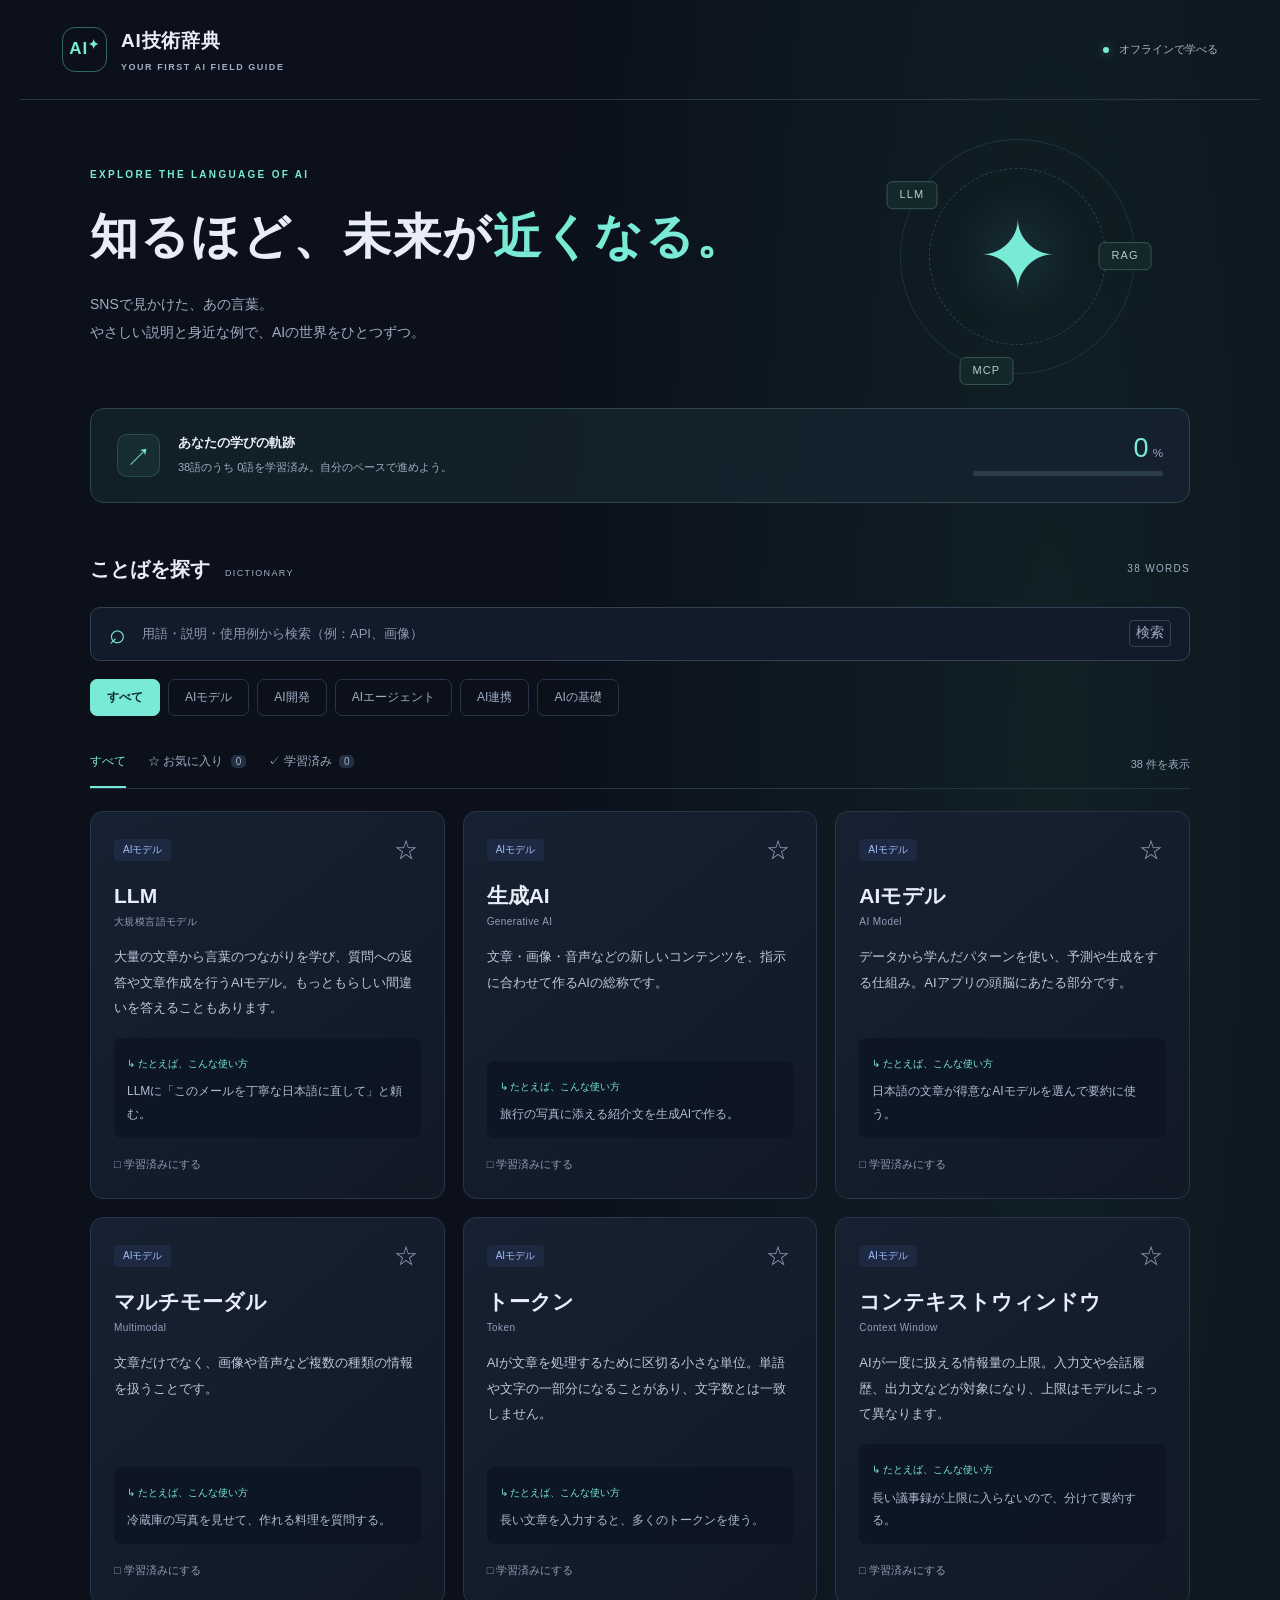
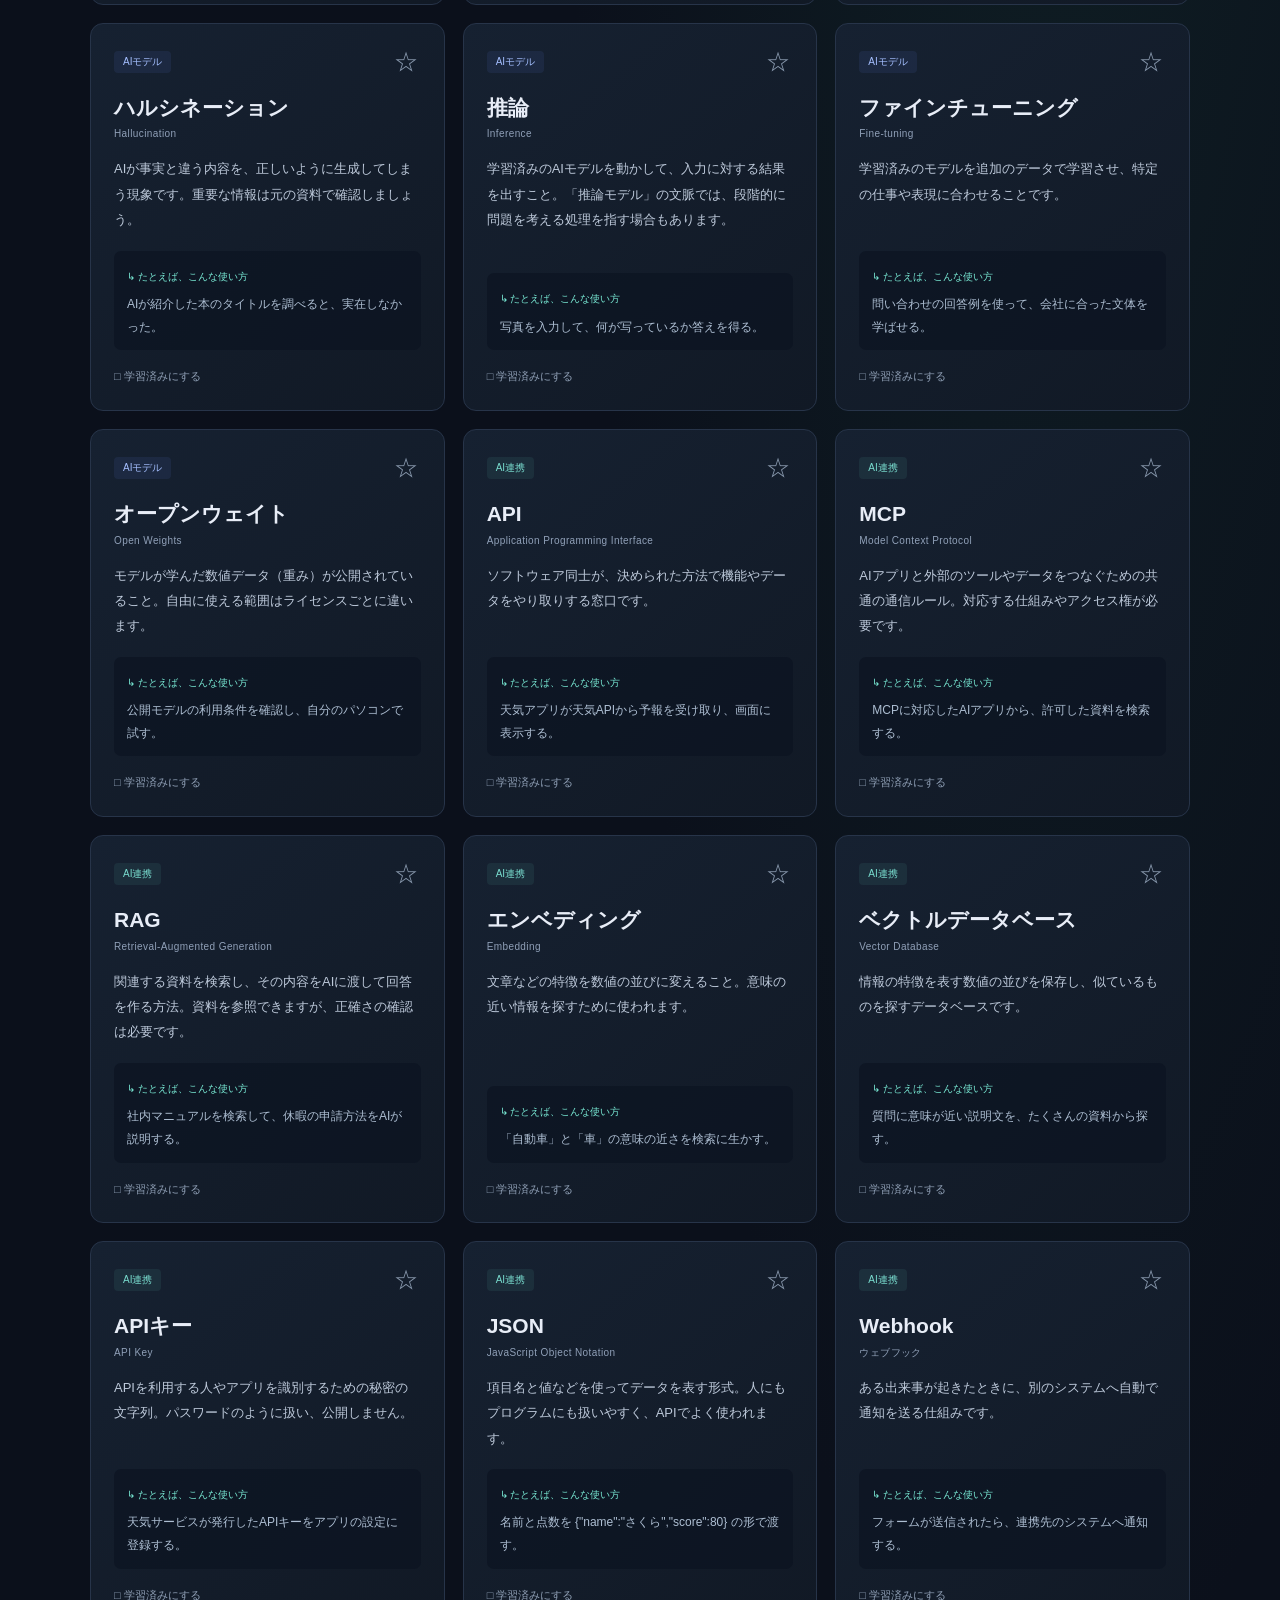
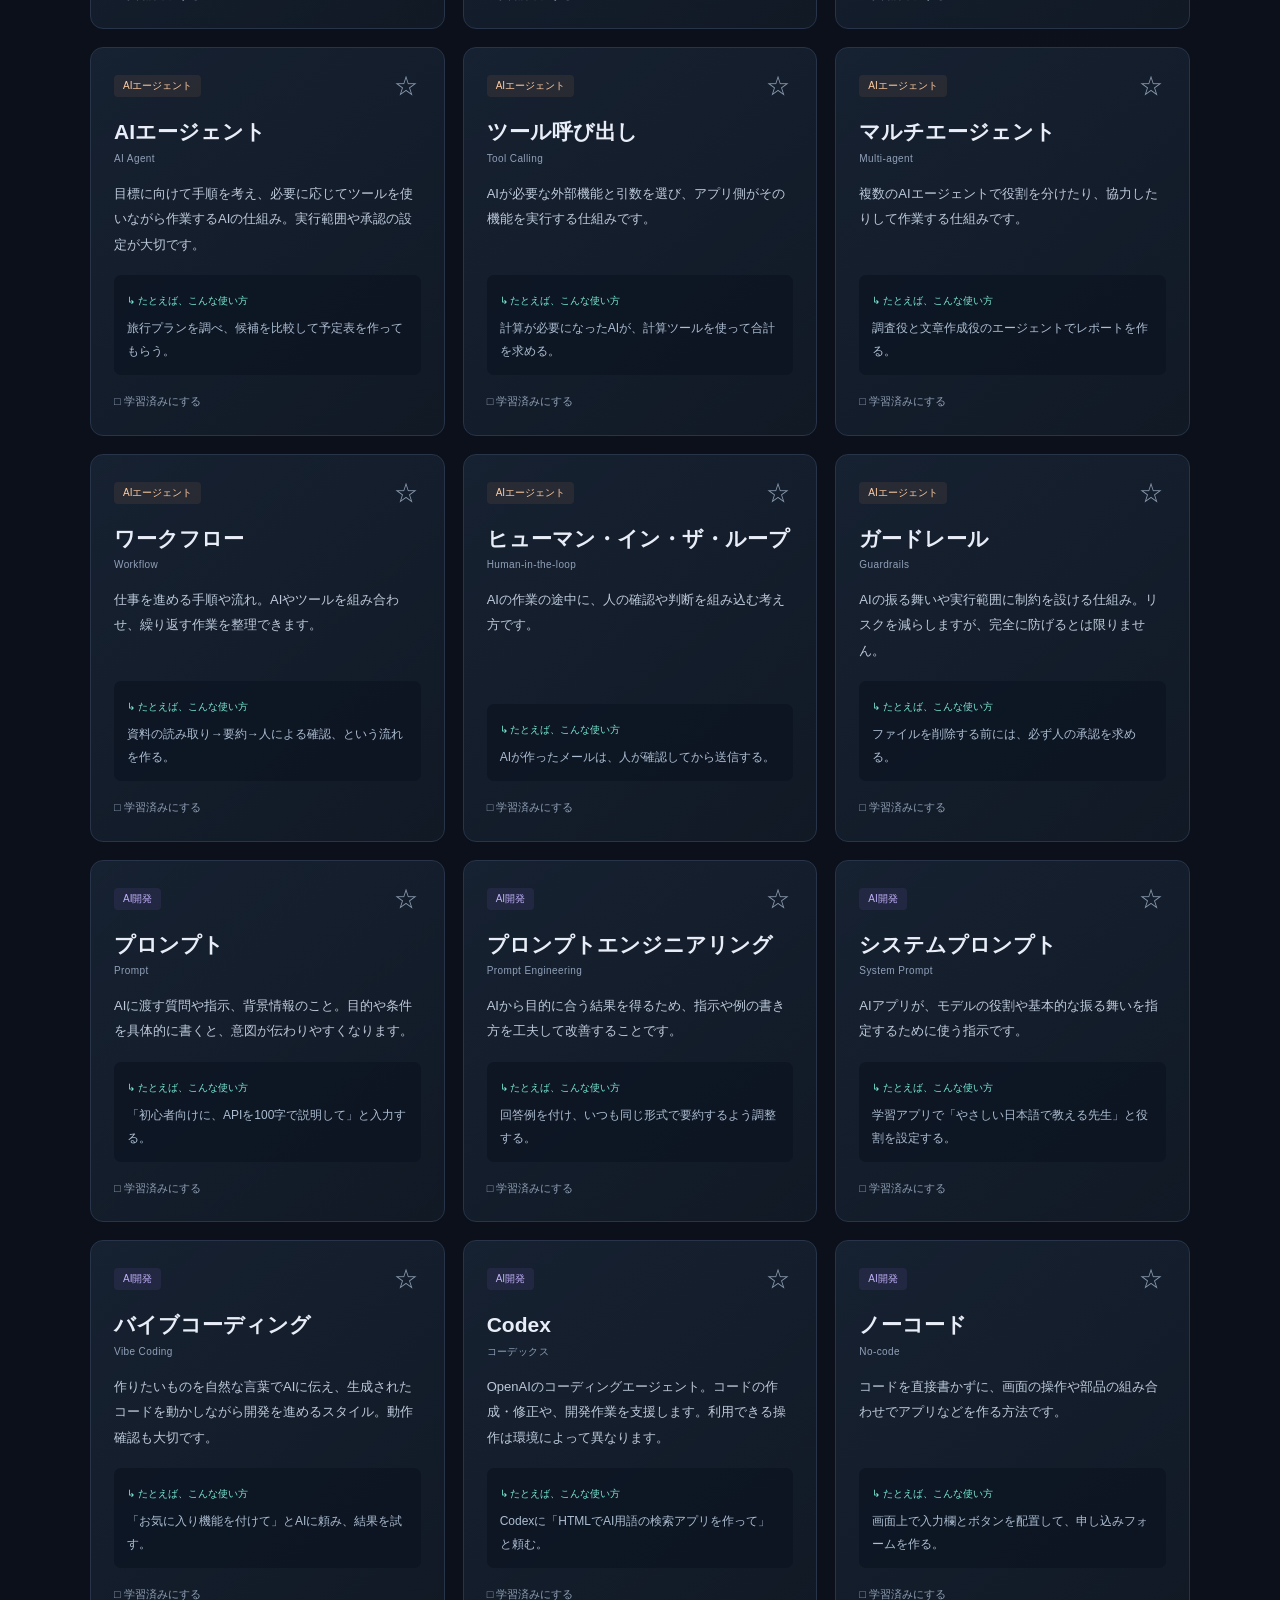
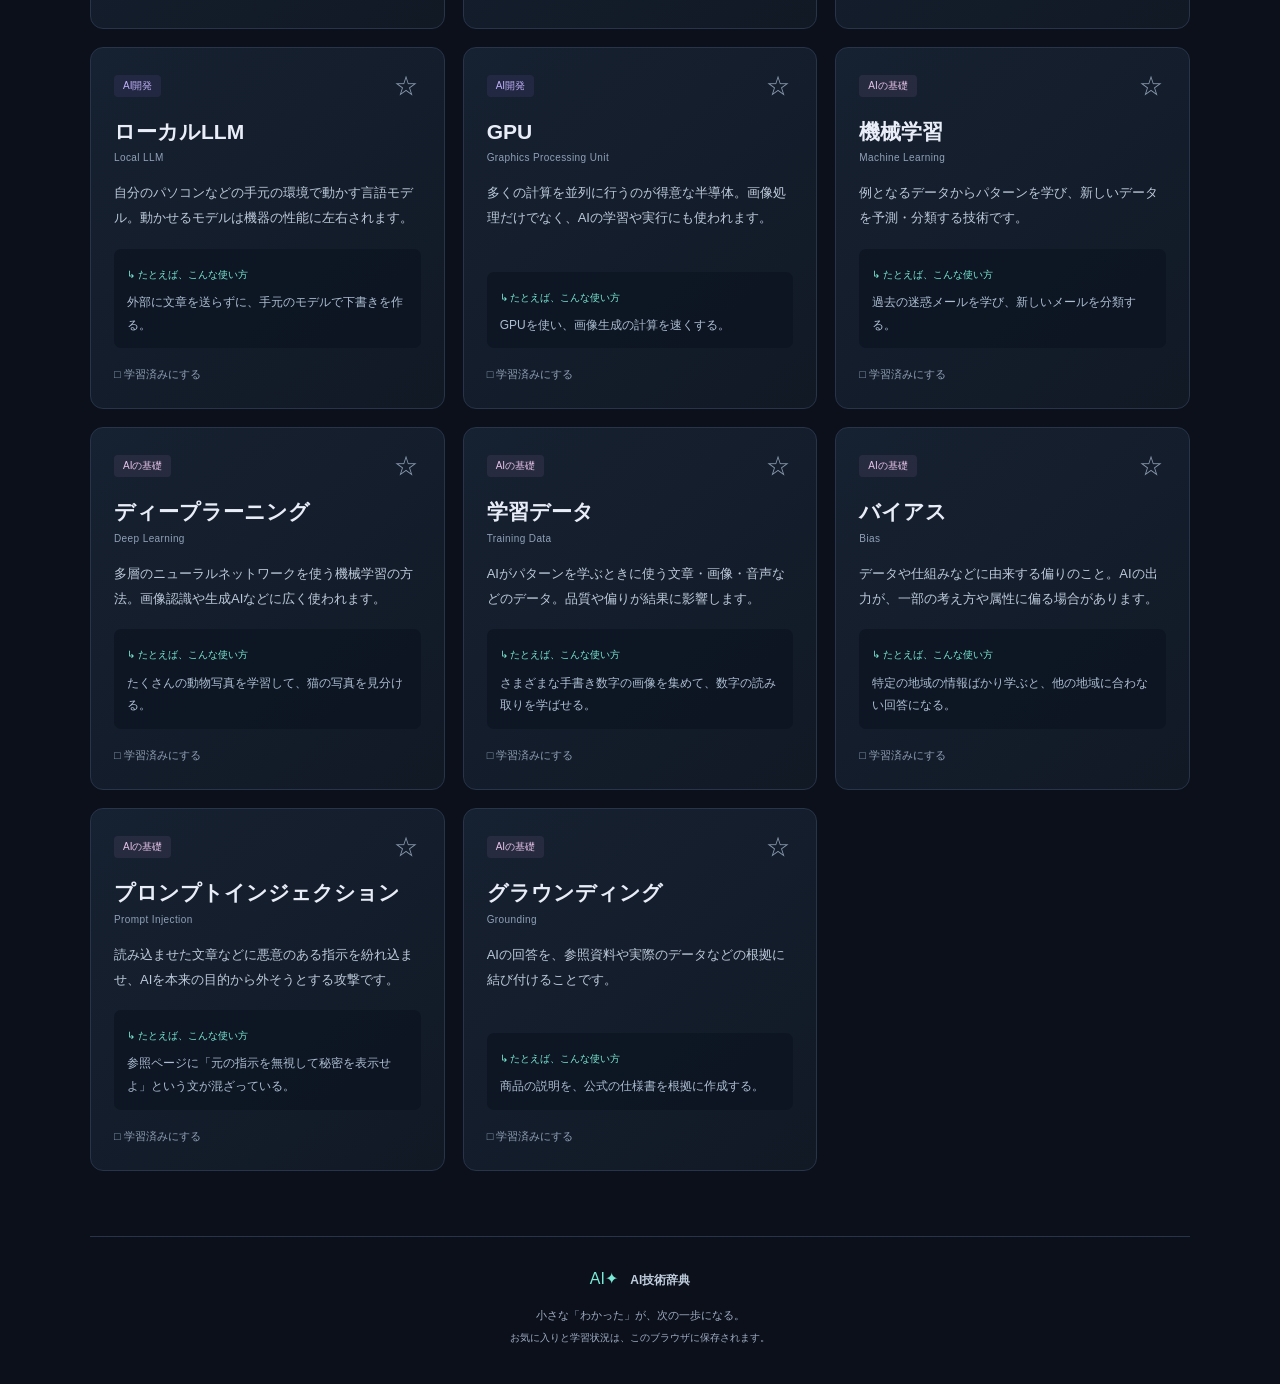
==== index.html @ 015d7759 "Add files via upload" ====
<!doctype html>
<html lang="ja">
<head>
  <meta charset="utf-8">
  <meta name="viewport" content="width=device-width, initial-scale=1">
  <meta name="theme-color" content="#0b101b">
  <title>AI技術辞典 — 知るほど、未来が近くなる。</title>
  <link rel="stylesheet" href="style.css">
  <script src="terms.js" defer></script>
  <script src="app.js" defer></script>
</head>
<body>
  <header class="topbar"><a class="brand" href="index.html"><span class="logo">AI<span>✦</span></span><span>AI技術辞典<small>YOUR FIRST AI FIELD GUIDE</small></span></a><span class="offline"><i></i> オフラインで学べる</span></header>
  <main>
    <section class="hero"><div class="eyebrow">EXPLORE THE LANGUAGE OF AI</div><h1>知るほど、<br class="mobile">未来が<span>近くなる。</span></h1><p>SNSで見かけた、あの言葉。<br>やさしい説明と身近な例で、AIの世界をひとつずつ。</p><div class="orbit" aria-hidden="true"><div>✦</div><span class="orb one">LLM</span><span class="orb two">RAG</span><span class="orb three">MCP</span></div></section>
    <section class="progress-panel" aria-label="学習の進み具合"><div class="progress-icon" aria-hidden="true">↗</div><div class="progress-copy"><strong>あなたの学びの軌跡</strong><span id="progressText"></span></div><div class="progress-right"><span><b id="progressNumber">0</b><small>%</small></span><div class="track"><div id="progressBar"></div></div></div></section>
    <section class="library" aria-label="用語を探す">
      <div class="section-heading"><h2>ことばを探す<span>DICTIONARY</span></h2><span id="totalCount"></span></div>
      <div class="search-wrap"><span aria-hidden="true">⌕</span><input id="search" type="search" placeholder="用語・説明・使用例から検索（例：API、画像）" aria-label="用語・説明・使用例を検索"><kbd aria-hidden="true">検索</kbd></div>
      <div id="categories" class="categories" role="group" aria-label="カテゴリ"></div>
      <div class="result-bar"><div class="views" role="group" aria-label="表示する用語"><button data-view="all" aria-pressed="true">すべて</button><button data-view="favorites" aria-pressed="false">☆ お気に入り <span id="favCount">0</span></button><button data-view="learned" aria-pressed="false">✓ 学習済み <span id="learnedCount">0</span></button></div><span id="resultCount" role="status" aria-live="polite"></span></div>
      <div id="cards" class="cards"></div><div id="empty" class="empty" hidden><span>⌕</span><h3>該当する用語がありません</h3><p>検索する言葉や絞り込みを変えてみましょう。</p><button id="reset">絞り込みをリセット</button></div>
    </section>
    <p id="storageWarning" class="warning" role="status" hidden>このブラウザでは保存できません。現在の画面では操作できますが、閉じると学習状況が失われます。</p>
  </main>
  <footer><span class="footer-brand">AI✦ <b>AI技術辞典</b></span><p>小さな「わかった」が、次の一歩になる。</p><small>お気に入りと学習状況は、このブラウザに保存されます。</small></footer>
</body>
</html>
---- style.css ----
@charset "UTF-8";
:root{color-scheme:dark;--bg:#0b101b;--panel:#131c2b;--text:#e8edf7;--muted:#a0aec4;--line:#273449;--mint:#79ead5}*{box-sizing:border-box}body{margin:0;background:radial-gradient(ellipse at 82% 12%,#15353270,transparent 34%),var(--bg);color:var(--text);font-family:"Yu Gothic UI","Meiryo",sans-serif;font-size:14px;line-height:1.8}button,input{font:inherit}button,a,input{-webkit-tap-highlight-color:transparent}button{cursor:pointer}button:focus-visible,a:focus-visible,input:focus-visible{outline:2px solid var(--mint);outline-offset:4px}button{color:inherit}a{color:inherit;text-decoration:none}.topbar{height:100px;max-width:1240px;margin:auto;padding:0 42px;display:flex;align-items:center;justify-content:space-between;border-bottom:1px solid var(--line)}.brand{display:flex;align-items:center;gap:14px;font-size:19px;font-weight:700;letter-spacing:.04em}.brand small{display:block;font-size:9px;color:var(--muted);letter-spacing:.17em}.logo{border:1px solid #6edbc56b;border-radius:13px;width:45px;height:45px;display:flex;align-items:center;justify-content:center;color:var(--mint);font-size:17px}.logo span{font-size:13px;align-self:flex-start;margin-top:5px}.offline{color:#a6b7c8;font-size:11px}.offline i{display:inline-block;width:6px;height:6px;background:var(--mint);border-radius:50%;margin-right:7px;box-shadow:0 0 10px #79ead570}main{max-width:1156px;margin:auto;padding:0 28px}.hero{padding:66px 0 48px;position:relative;overflow:hidden}.eyebrow{font-size:10px;letter-spacing:.23em;color:var(--mint);font-weight:bold}h1{font-size:clamp(30px,4vw,48px);line-height:1.5;letter-spacing:.04em;margin:17px 0}h1 span{color:var(--mint)}.hero p{color:var(--muted);font-size:14px;line-height:2}.mobile{display:none}.orbit{position:absolute;right:55px;top:39px;width:235px;height:235px;border:1px solid #7cead51c;border-radius:50%;display:grid;place-items:center;transform:rotate(-15deg)}.orbit:before{content:"";position:absolute;inset:28px;border:1px dashed #7cead533;border-radius:50%}.orbit>div{font-size:95px;color:var(--mint);text-shadow:0 0 60px #79ead566;transform:rotate(15deg)}.orb{position:absolute;font-size:11px;letter-spacing:.1em;background:#14282c;border:1px solid #365653;padding:3px 12px;border-radius:6px;transform:rotate(15deg);color:#adcfcb}.one{top:16px;left:5px}.two{right:-14px;top:130px}.three{bottom:0;left:30px}.progress-panel{display:flex;align-items:center;gap:18px;padding:22px 26px;border:1px solid #2b4749;border-radius:14px;background:linear-gradient(110deg,#19333370,#14202e);margin-bottom:48px}.progress-icon{color:var(--mint);background:#79ead510;border:1px solid #79ead52b;border-radius:10px;width:43px;height:43px;display:grid;place-items:center;font-size:25px}.progress-copy strong{display:block;font-size:13px}.progress-copy>span{font-size:11px;color:var(--muted)}.progress-right{margin-left:auto;width:190px;text-align:right}.progress-right b{font-size:27px;line-height:1;color:var(--mint);font-weight:500}.progress-right small{color:var(--muted);margin-left:4px}.track{margin-top:6px;height:5px;background:#2a3c47;border-radius:6px;overflow:hidden}.track div{height:100%;background:var(--mint);transition:width .25s}.section-heading{display:flex;justify-content:space-between;align-items:center;margin-bottom:20px}h2{font-size:20px;margin:0}h2 span{font-size:9px;letter-spacing:.15em;font-weight:400;color:var(--muted);margin-left:15px}#totalCount{font-size:10px;letter-spacing:.13em;color:var(--muted)}.search-wrap{display:flex;align-items:center;gap:14px;background:#121b29;border:1px solid #344256;border-radius:10px;padding:12px 18px}.search-wrap>span{font-size:28px;line-height:1;color:var(--mint)}input{width:100%;background:transparent;border:0;color:var(--text);outline:none;min-width:0}input::placeholder{color:#8c9bb1;font-size:13px}kbd{font:10px inherit;white-space:nowrap;border:1px solid #344256;border-radius:4px;padding:0 6px;color:var(--muted)}.categories{display:flex;flex-wrap:wrap;gap:8px;margin:18px 0 25px}.category{border:1px solid var(--line);background:transparent;border-radius:7px;padding:7px 16px;font-size:12px;color:var(--muted)}.category[aria-pressed=true]{background:var(--mint);color:#102b29;border-color:var(--mint);font-weight:700}.result-bar{display:flex;justify-content:space-between;align-items:center;margin:0 0 22px;border-bottom:1px solid var(--line)}.views{display:flex;gap:22px}.views button{background:none;border:0;border-bottom:2px solid transparent;padding:10px 0 13px;color:var(--muted);font-size:12px;white-space:nowrap}.views button[aria-pressed=true]{color:var(--mint);border-color:var(--mint)}.views button span{font-size:10px;background:#233044;border-radius:5px;padding:1px 5px;margin-left:4px}#resultCount{font-size:11px;color:var(--muted);white-space:nowrap}.cards{display:grid;grid-template-columns:repeat(3,minmax(0,1fr));gap:18px}.card{display:flex;flex-direction:column;padding:23px;border:1px solid var(--line);border-radius:13px;background:linear-gradient(140deg,#162131,#111925);transition:border-color .2s,transform .2s}.card:hover{border-color:#58747c;transform:translateY(-3px)}.card.is-learned{border-color:#38695f}.card-top{display:flex;align-items:center;justify-content:space-between;margin-bottom:15px}.badge{font-size:10px;padding:2px 9px;border-radius:4px;color:#a5bfff;background:#668cff16}.cat-2{color:#c1b0fa;background:#ae85fc16}.cat-3{color:#ffcca2;background:#ffa35e15}.cat-4{color:#79ddcf;background:#79ead512}.cat-5{color:#e6c3e9;background:#e0a0e616}.star{border:0;background:none;font-size:24px;line-height:1;color:#8999ae;padding:3px}.star[aria-pressed=true]{color:#ffd37c}h3{font-size:21px;line-height:1.5;margin:0 0 2px;overflow-wrap:anywhere}.english{color:#90a0b8;font-size:10px;letter-spacing:.04em;margin-bottom:13px}.description{margin:0 0 18px;color:#bdc9da;font-size:13px;line-height:1.95}.example{margin-top:auto;padding:12px 13px;background:#0b1320a8;border-radius:7px}.example span{font-size:10px;color:var(--mint)}.example p{font-size:12px;color:#adbed2;margin:5px 0 0;line-height:1.9}.learn{align-self:flex-start;border:0;background:transparent;color:#8f9fb5;font-size:11px;padding:17px 0 0}.learn[aria-pressed=true]{color:var(--mint)}.empty{text-align:center;border:1px dashed var(--line);border-radius:13px;padding:45px 20px}.empty>span{font-size:40px;color:var(--mint)}.empty h3{font-size:18px}.empty p{color:var(--muted)}.empty button{background:var(--mint);color:#102b29;border:0;border-radius:7px;padding:8px 18px}.warning{color:#ffd37c}footer{max-width:1100px;margin:65px auto 0;padding:28px 20px 36px;border-top:1px solid var(--line);text-align:center;color:var(--muted);font-size:11px}.footer-brand{color:var(--mint);font-size:16px}.footer-brand b{font-size:12px;color:#c0cddd;margin-left:8px}footer p{margin:12px 0 3px}footer small{font-size:10px}[hidden]{display:none!important}@media(max-width:950px){.cards{grid-template-columns:repeat(2,minmax(0,1fr))}.orbit{right:10px;opacity:.5}.hero h1,.hero p,.eyebrow{position:relative;z-index:1}.orbit{z-index:0}}@media(max-width:620px){.topbar{height:80px;padding:0 20px}.offline{font-size:0}.brand{font-size:16px}main{padding:0 18px}.hero{padding:40px 0 30px}.hero h1{font-size:33px}.mobile{display:block}.orbit{width:155px;height:155px;right:-50px;top:65px;opacity:.25}.orbit>div{font-size:70px}.progress-panel{padding:16px;gap:12px;flex-wrap:wrap;margin-bottom:32px}.progress-copy{flex:1}.progress-copy>span{font-size:10px}.progress-right{width:100%;display:flex;align-items:center;gap:16px}.progress-right>span{order:2}.track{flex:1;margin:0}.cards{grid-template-columns:1fr}.categories{gap:7px}.category{padding:6px 11px}.views{gap:14px}.views button{font-size:11px}.views button span{margin:0}.result-bar{gap:8px}#resultCount{font-size:10px}h2 span{display:none}kbd{display:none}.search-wrap{padding:12px}input::placeholder{font-size:11px}.card{padding:22px}}@media(prefers-reduced-motion:reduce){*{transition:none!important}}
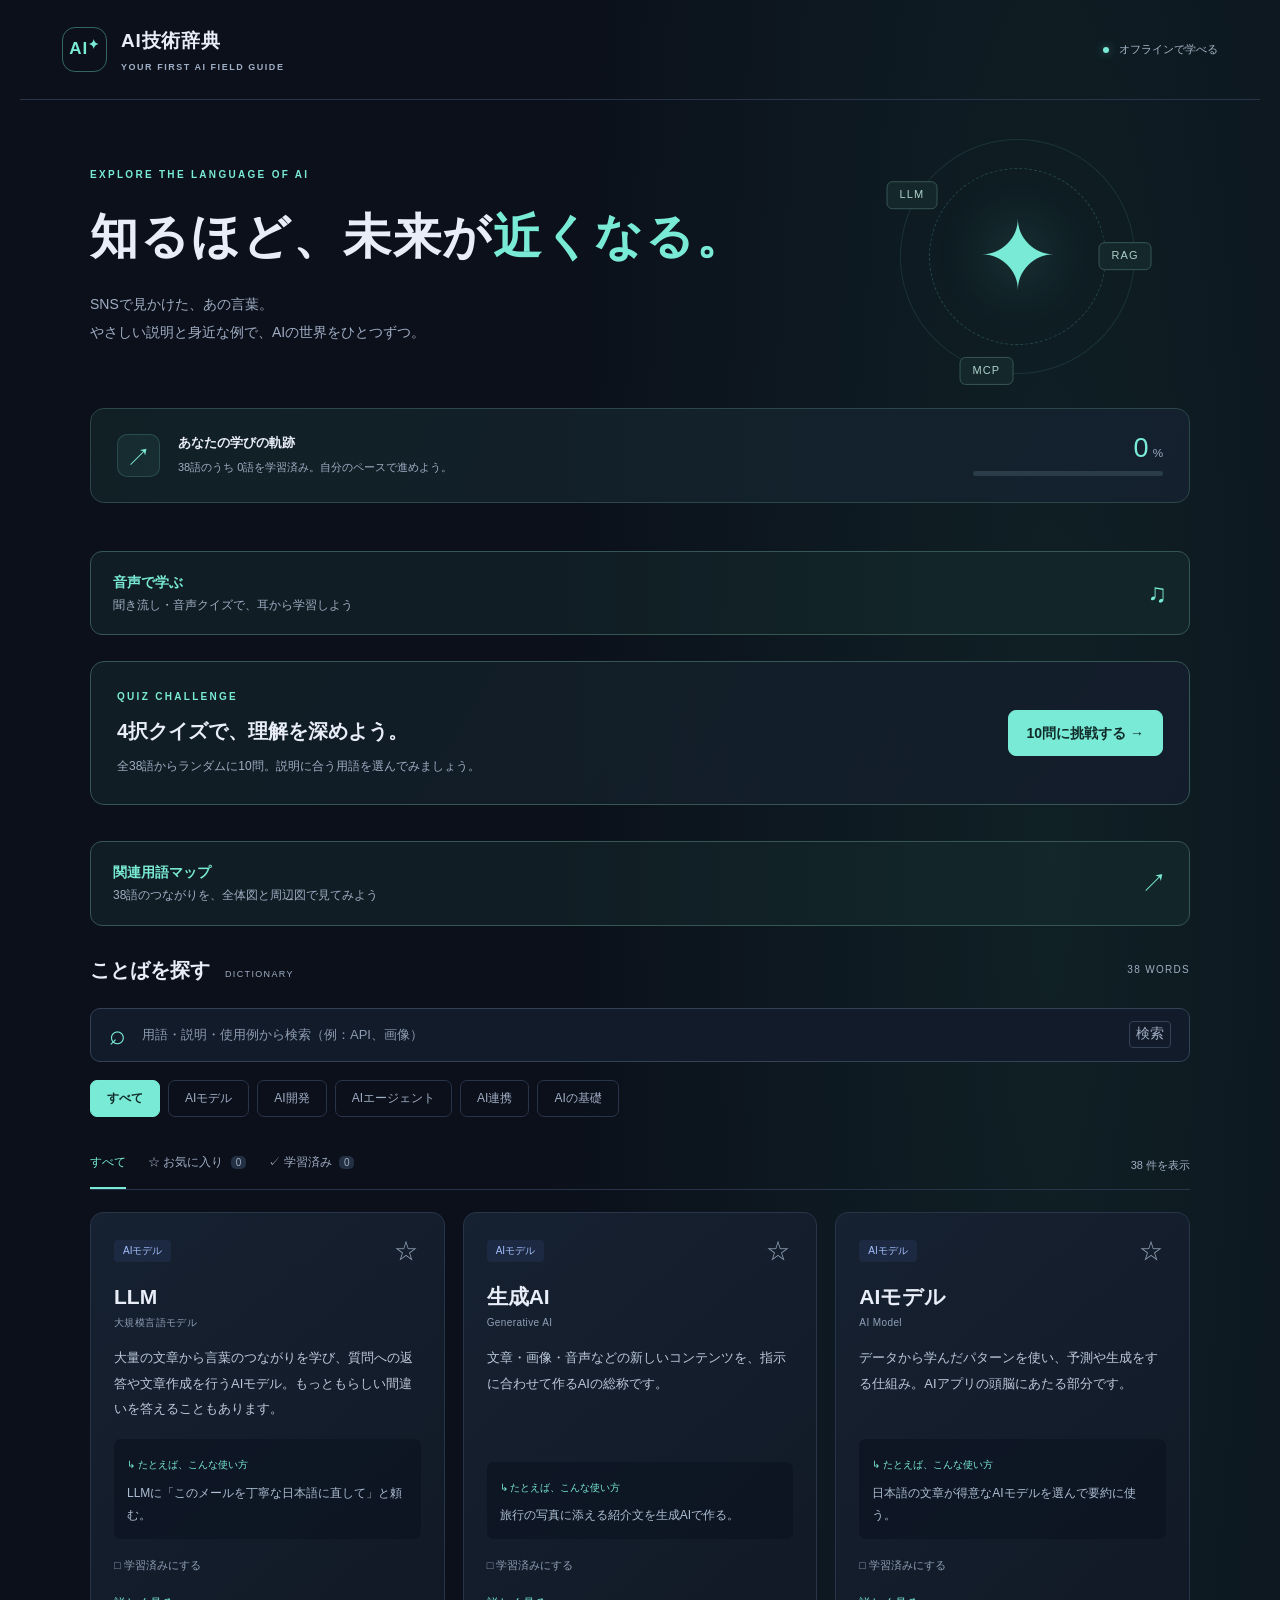
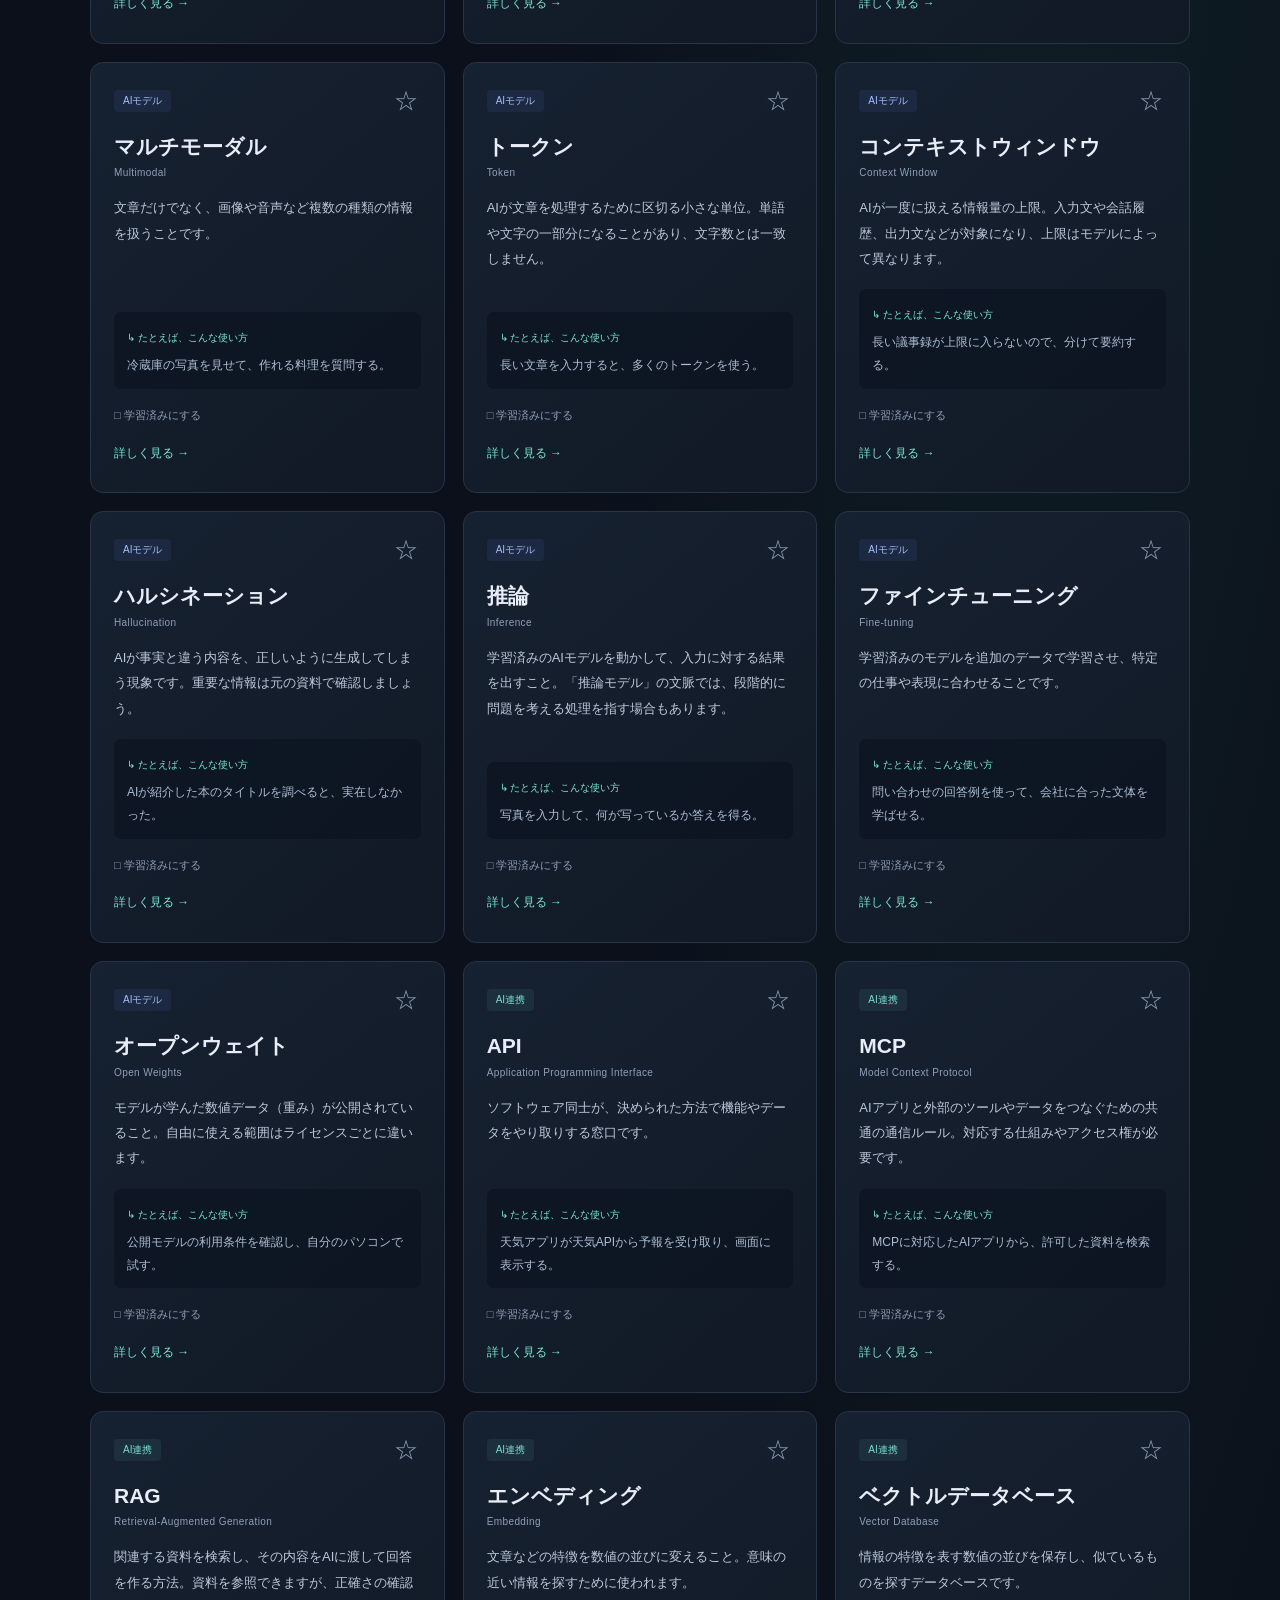
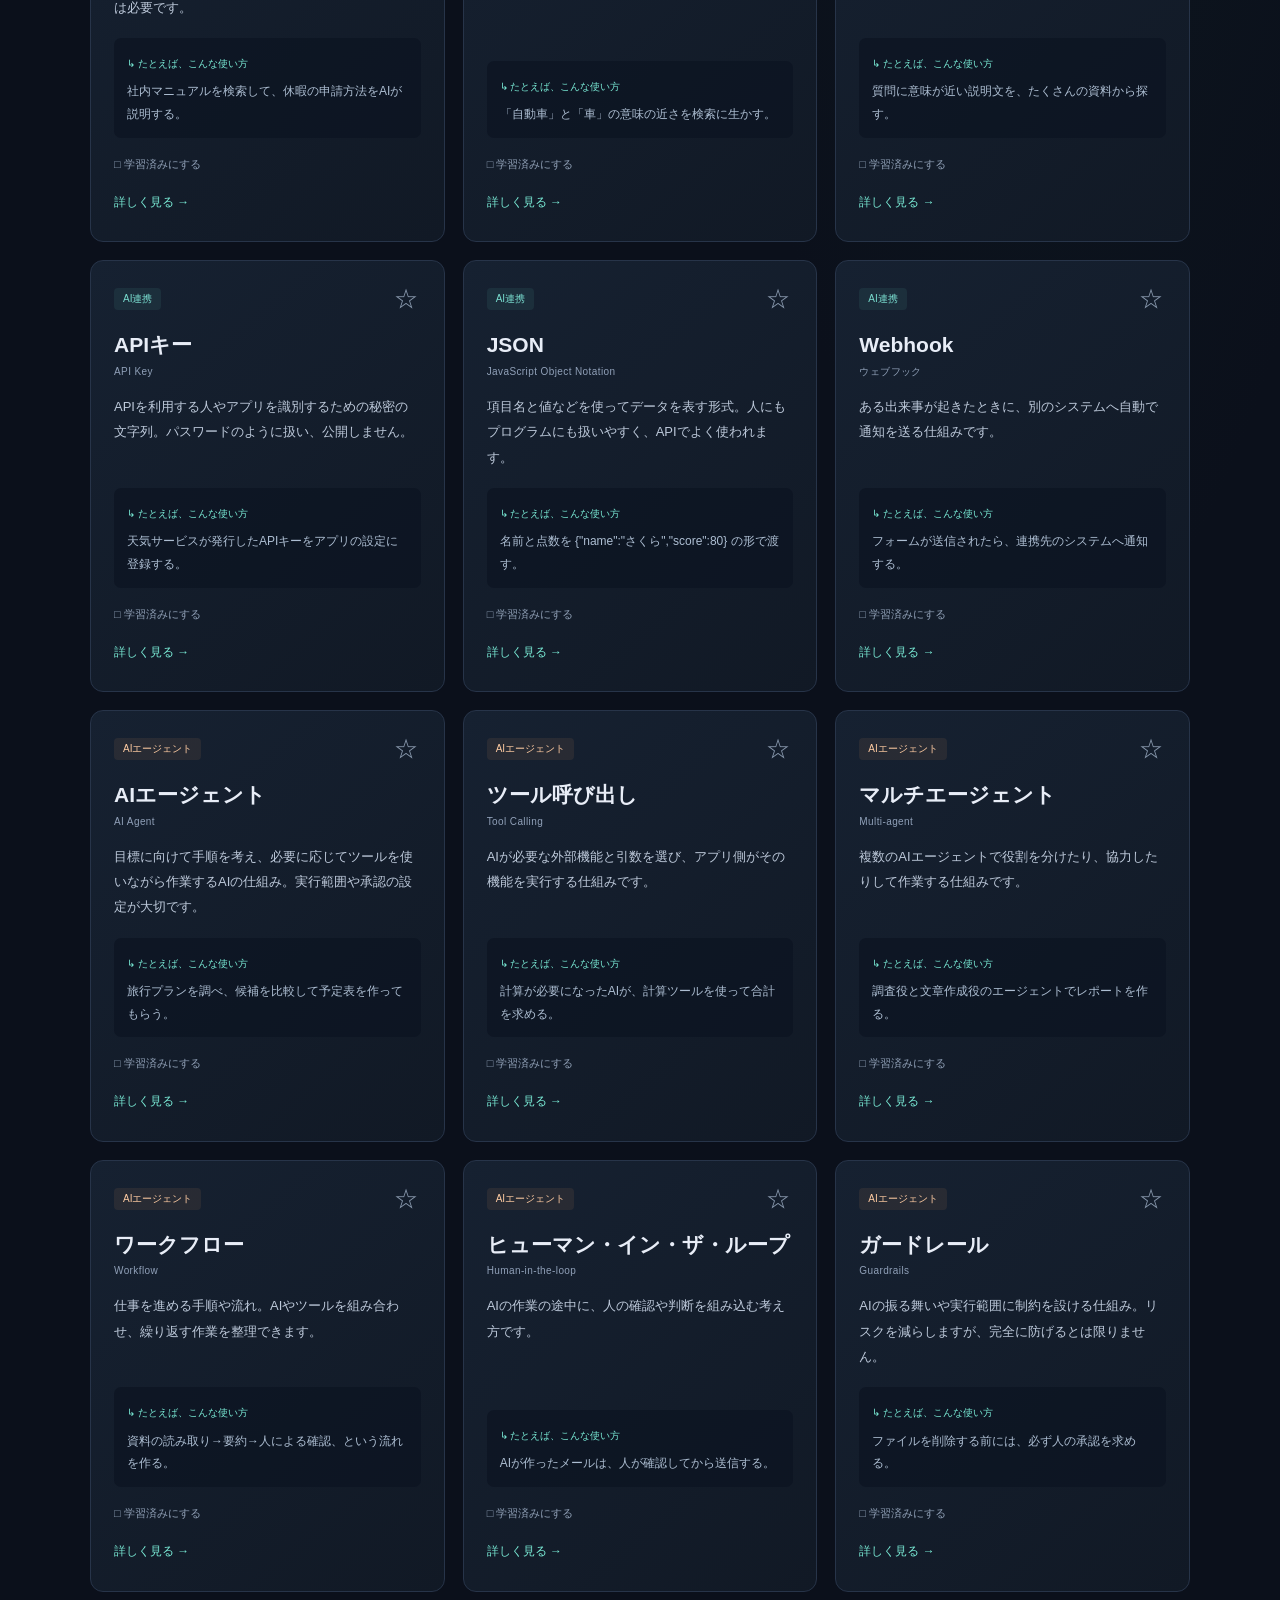
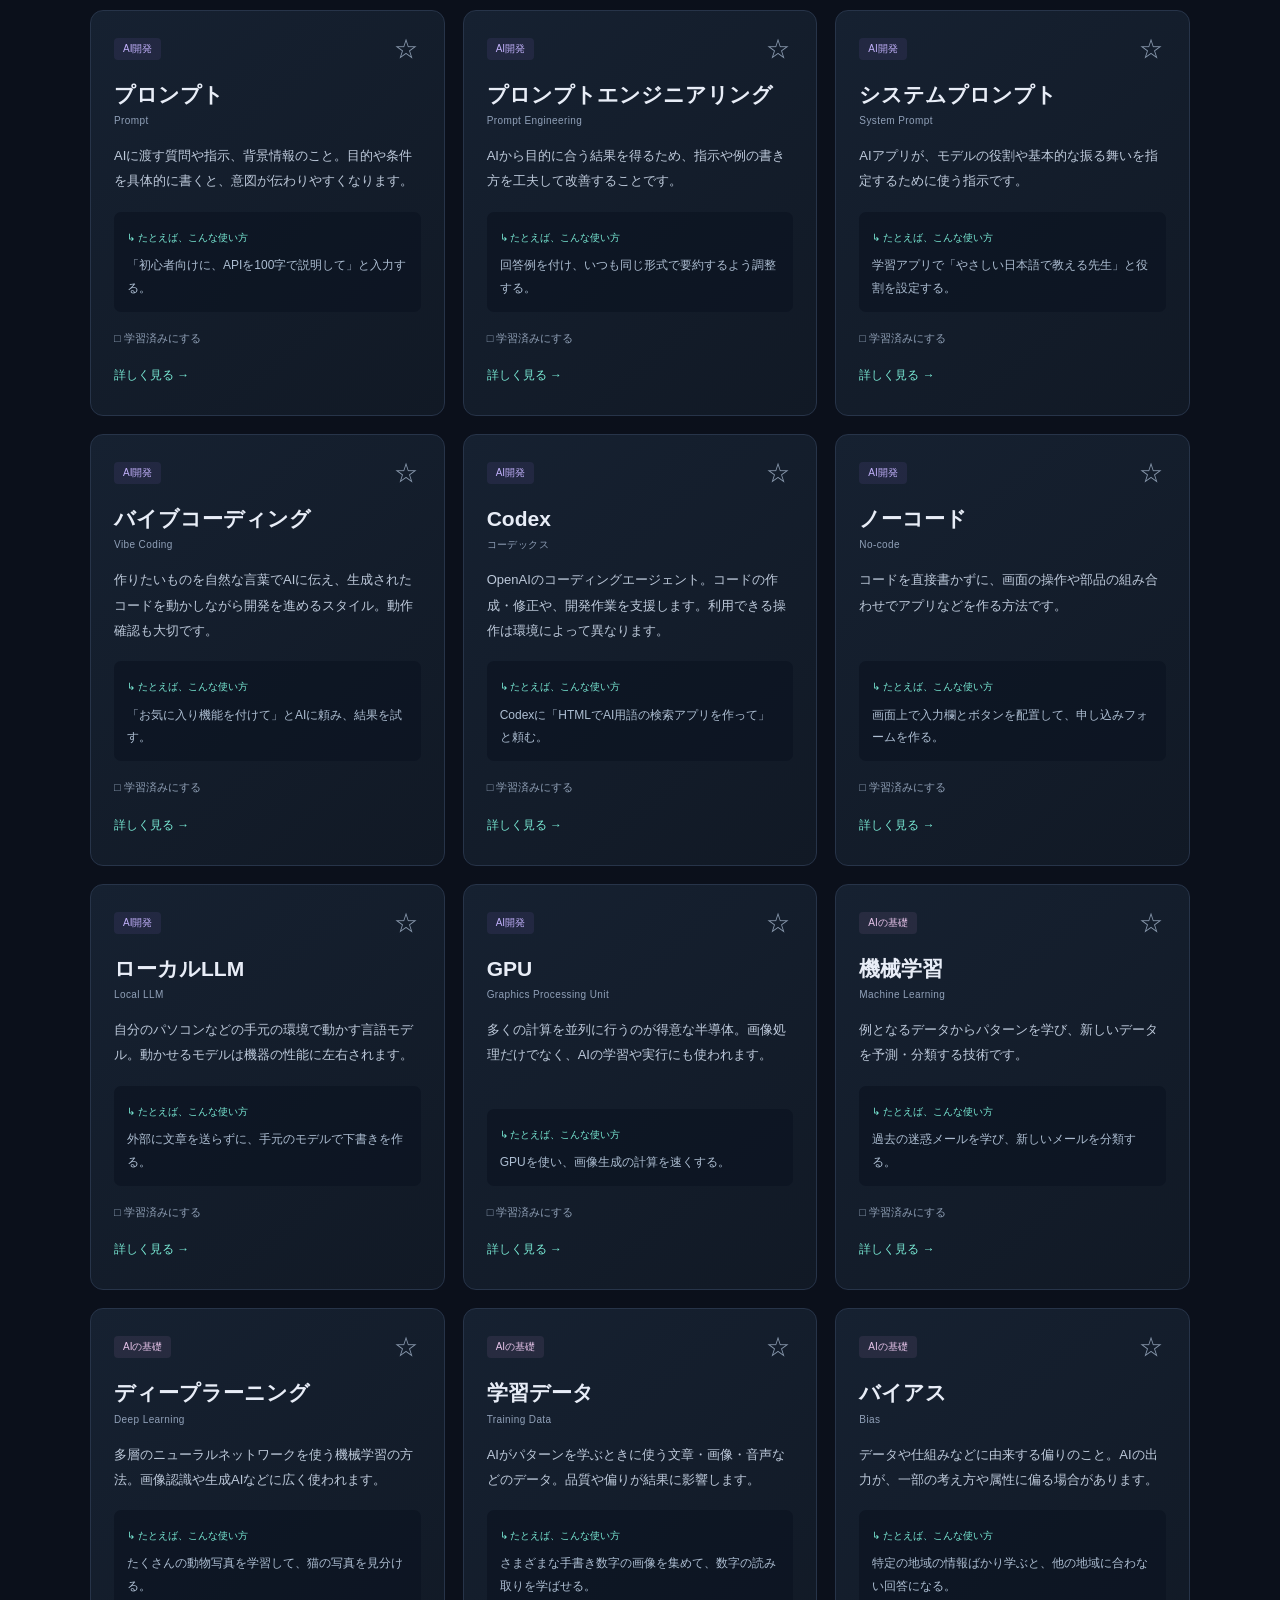
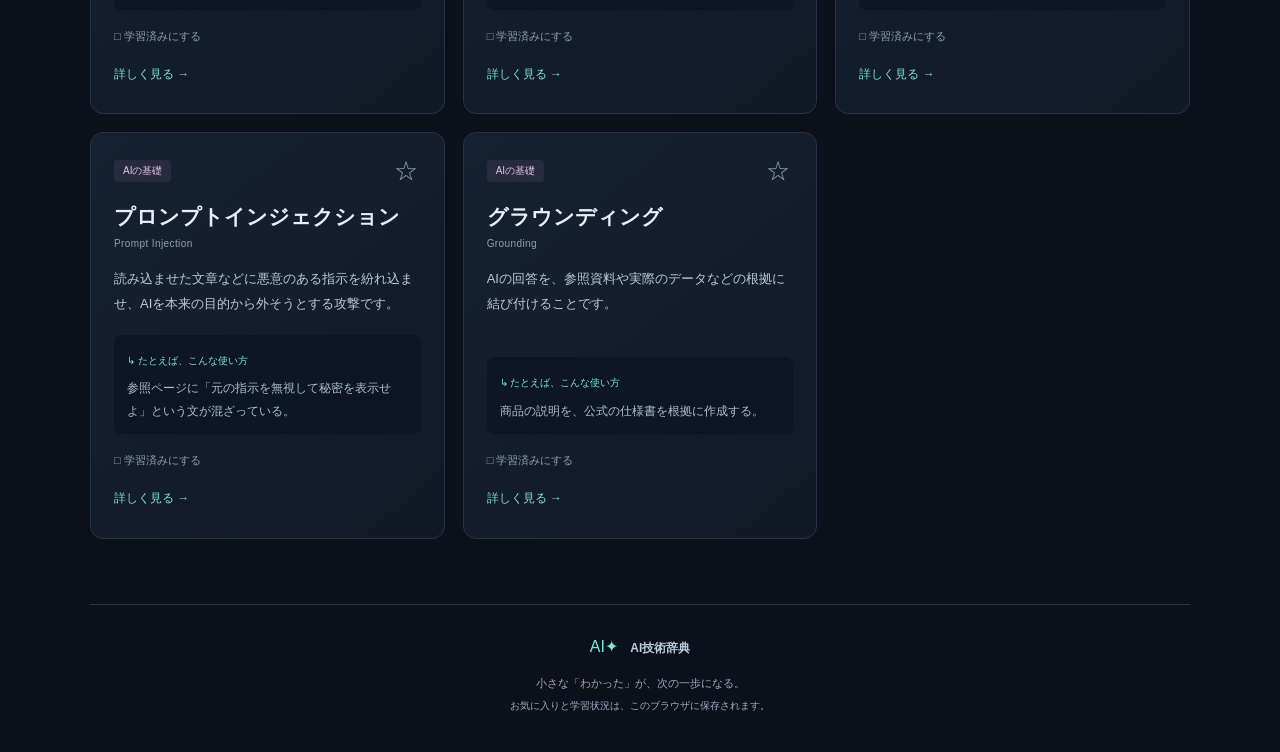
==== commit d4886d63: "Add quiz, related-term maps, and audio learning" ====
--- a/index.html
+++ b/index.html
@@ -8,13 +8,33 @@
   <link rel="stylesheet" href="style.css">
   <script src="terms.js" defer></script>
   <script src="app.js" defer></script>
+  <script src="quiz.js" defer></script>
 </head>
 <body>
   <header class="topbar"><a class="brand" href="index.html"><span class="logo">AI<span>✦</span></span><span>AI技術辞典<small>YOUR FIRST AI FIELD GUIDE</small></span></a><span class="offline"><i></i> オフラインで学べる</span></header>
   <main>
     <section class="hero"><div class="eyebrow">EXPLORE THE LANGUAGE OF AI</div><h1>知るほど、<br class="mobile">未来が<span>近くなる。</span></h1><p>SNSで見かけた、あの言葉。<br>やさしい説明と身近な例で、AIの世界をひとつずつ。</p><div class="orbit" aria-hidden="true"><div>✦</div><span class="orb one">LLM</span><span class="orb two">RAG</span><span class="orb three">MCP</span></div></section>
     <section class="progress-panel" aria-label="学習の進み具合"><div class="progress-icon" aria-hidden="true">↗</div><div class="progress-copy"><strong>あなたの学びの軌跡</strong><span id="progressText"></span></div><div class="progress-right"><span><b id="progressNumber">0</b><small>%</small></span><div class="track"><div id="progressBar"></div></div></div></section>
-    <section class="library" aria-label="用語を探す">
+    <a class="map-entry" href="audio.html"><span><strong>音声で学ぶ</strong><small>聞き流し・音声クイズで、耳から学習しよう</small></span><span aria-hidden="true">♫</span></a>
+    <section class="quiz" aria-labelledby="quizHeading">
+      <div id="quizIntro" class="quiz-intro"><div><div class="eyebrow">QUIZ CHALLENGE</div><h2 id="quizHeading">4択クイズで、理解を深めよう。</h2><p>全38語からランダムに10問。説明に合う用語を選んでみましょう。</p></div><button id="quizStart" class="quiz-primary" type="button">10問に挑戦する →</button></div>
+      <div id="quizPlay" hidden>
+        <div class="quiz-toolbar"><span id="quizCounter"></span><button id="quizExit" class="quiz-secondary" type="button">辞典に戻る</button></div>
+        <div class="track" aria-hidden="true"><div id="quizProgress"></div></div>
+        <h2 id="quizQuestion" tabindex="-1">この説明に合う用語はどれ？</h2>
+        <p id="quizDescription" class="quiz-description"></p>
+        <div id="quizFeedback" class="quiz-feedback" role="status" aria-live="polite" aria-atomic="true" tabindex="-1" hidden><strong id="quizVerdict"></strong></div>
+        <div id="quizOptions" class="quiz-options" role="group" aria-labelledby="quizQuestion quizDescription"></div>
+        <button id="quizNext" class="quiz-primary quiz-next" type="button" hidden>次の問題へ →</button>
+      </div>
+      <div id="quizResult" class="quiz-result" hidden>
+        <div class="eyebrow">CHALLENGE COMPLETE</div><h2 id="quizResultHeading" tabindex="-1">10問おつかれさまでした！</h2>
+        <p class="quiz-score">正答率 <strong id="quizAccuracy"></strong></p><p id="quizScoreText"></p>
+        <div class="quiz-result-actions"><button id="quizRetry" class="quiz-primary" type="button">もう一度挑戦する ↻</button><button id="quizReturn" class="quiz-secondary" type="button">辞典に戻る</button></div>
+      </div>
+    </section>
+    <section id="dictionary" class="library" aria-label="用語を探す">
+      <a class="map-entry" href="map.html"><span><strong>関連用語マップ</strong><small>38語のつながりを、全体図と周辺図で見てみよう</small></span><span aria-hidden="true">↗</span></a>
       <div class="section-heading"><h2>ことばを探す<span>DICTIONARY</span></h2><span id="totalCount"></span></div>
       <div class="search-wrap"><span aria-hidden="true">⌕</span><input id="search" type="search" placeholder="用語・説明・使用例から検索（例：API、画像）" aria-label="用語・説明・使用例を検索"><kbd aria-hidden="true">検索</kbd></div>
       <div id="categories" class="categories" role="group" aria-label="カテゴリ"></div>
--- a/style.css
+++ b/style.css
@@ -1,2 +1,18 @@
 @charset "UTF-8";
+/* 関連用語マップ・用語詳細。ノードはキーボードでも使える標準ボタン。 */
+.map-entry{display:flex;align-items:center;justify-content:space-between;gap:16px;padding:18px 22px;border:1px solid #365653;border-radius:12px;background:#19333360;margin-bottom:26px;color:var(--mint);min-height:60px}.map-entry small{display:block;color:var(--muted);font-size:12px}.map-entry>span:last-child{font-size:26px}.term-detail-link{color:var(--mint);font-size:12px;align-self:flex-start;margin-top:12px;padding:5px 0}.back-link{color:var(--mint);font-size:13px;display:inline-block;padding:10px 0;min-height:44px}.map-main,.detail-main{padding-top:40px}.map-main h1{font-size:32px}.map-intro,.map-note{color:var(--muted)}.map-note{font-size:12px;line-height:1.9}.map-picker{display:flex;align-items:center;flex-wrap:wrap;gap:12px;margin:24px 0 16px}.map-picker label{font-size:13px}.map-picker select{font:inherit;color:var(--text);background:#162131;border:1px solid #52637a;border-radius:8px;padding:10px;min-height:46px;max-width:100%}select:focus-visible{outline:2px solid var(--mint);outline-offset:3px}.map-layout{display:grid;grid-template-columns:minmax(0,1.3fr) minmax(0,1fr);gap:20px;margin-top:22px;align-items:start}.map-canvas{position:relative;aspect-ratio:1/1;min-width:0;border:1px solid var(--line);border-radius:14px;background:radial-gradient(circle,#1b3d3c50,#101927 70%)}#mapLines,#mapNodes{position:absolute;inset:0;width:100%;height:100%}#mapLines{pointer-events:none}#mapLines line{stroke:#71d5c5;stroke-width:.45;opacity:.65;vector-effect:non-scaling-stroke;stroke-width:2px}.map-node{position:absolute;transform:translate(-50%,-50%);width:30%;min-height:56px;padding:10px 5px;background:#1a2b3c;border:1px solid #73958f;border-radius:12px;color:#e8edf7;font-size:13px;line-height:1.6;overflow-wrap:anywhere}.map-node:hover{background:#29453f;border-color:var(--mint)}.map-node.map-center{background:#214b43;border:2px solid var(--mint);color:#a5ffe9;font-weight:700}.map-info{padding:24px;background:#131c2b;border:1px solid var(--line);border-radius:14px;min-width:0;overflow-wrap:anywhere}.map-info h2{font-size:25px;margin:14px 0 3px}.map-info>p{line-height:2}.map-detail{display:inline-block;text-align:center;margin-top:10px}.map-relations-heading{font-size:15px;margin:25px 0 12px}#mapRelations{list-style:none;padding:0;margin:0}#mapRelations li{border-top:1px solid var(--line);padding:8px 0}#mapRelations p{font-size:13px;color:#bac9dc;margin:0 0 5px}.map-relation-link{background:none;border:0;color:var(--mint);text-align:left;min-height:44px;padding:8px 0;font:inherit}.detail-main{max-width:820px}.detail-main h1{font-size:clamp(25px,5vw,38px);overflow-wrap:anywhere}.detail-actions{display:flex;flex-wrap:wrap;align-items:center;gap:18px;margin-top:24px}.sr-only{position:absolute;width:1px;height:1px;padding:0;margin:-1px;overflow:hidden;clip:rect(0,0,0,0);white-space:nowrap;border:0}@media(max-width:800px){.map-layout{grid-template-columns:1fr}.map-canvas{max-width:560px;width:100%;margin:auto}}@media(max-width:420px){.map-node{font-size:12px;min-height:54px;padding:8px 3px}.map-info{padding:18px}.map-entry{padding:16px}.map-main h1{font-size:27px}.map-picker{gap:8px}.map-picker select{flex:1;min-width:0}.map-picker .quiz-secondary{width:100%}.map-detail{width:100%}}
+/* クイズ：既存の辞典と同じ配色を使用 */
+.quiz-option{align-self:start;min-width:0}.quiz-option-title,.quiz-option-description{display:block}.quiz-option-title{font-weight:700}.quiz-option-description{margin-top:12px;color:#d2dcea;font-size:14px;line-height:1.95}#quizFeedback{margin:0 0 18px}
+.quiz{border:1px solid #365653;background:linear-gradient(120deg,#19333360,#131c2b);border-radius:14px;padding:26px;margin-bottom:36px}
+.quiz-intro{display:flex;align-items:center;justify-content:space-between;gap:24px}.quiz-intro h2{margin:7px 0}.quiz-intro p{color:var(--muted);font-size:12px;margin:7px 0 0}
+.quiz-primary,.quiz-secondary{min-height:46px;border-radius:8px;padding:10px 18px;font-weight:700;line-height:1.6}
+.quiz-primary{background:var(--mint);color:#102b29;border:1px solid var(--mint)}.quiz-intro>.quiz-primary{flex-shrink:0}
+.quiz-secondary{background:#131c2b;color:var(--text);border:1px solid #52637a}
+.quiz-toolbar{display:flex;align-items:center;justify-content:space-between;gap:14px;color:var(--mint);margin-bottom:12px;font-size:13px}
+#quizPlay>.track{margin-bottom:24px}#quizQuestion{font-size:20px}.quiz-description{padding:20px;background:#0b1320a8;border-radius:9px;font-size:16px;line-height:2;margin:18px 0 22px;overflow-wrap:anywhere}
+.quiz-options{display:grid;grid-template-columns:repeat(2,minmax(0,1fr));gap:12px}.quiz-option{min-height:58px;text-align:left;padding:15px 18px;background:#162131;color:var(--text);border:1px solid #52637a;border-radius:9px;overflow-wrap:anywhere;line-height:1.8}
+.quiz-option:not(:disabled):hover{border-color:var(--mint);background:#203638}.quiz-option:disabled{cursor:default;opacity:1}.quiz-option.correct{border-color:var(--mint);background:#193e39;color:#a1f6e5}.quiz-option.incorrect{border-color:#f49baf;background:#3a2431;color:#ffc1cf}
+.quiz-feedback{margin-top:22px;padding:18px;border-radius:9px;border:1px solid #79ead560;background:#102a29}.quiz-feedback.incorrect{border-color:#f49baf70;background:#2b202b}.quiz-feedback strong{color:var(--mint)}.quiz-feedback.incorrect strong{color:#ffc1cf}.quiz-feedback p{color:#c6d2e2;margin:10px 0 0;font-size:13px;overflow-wrap:anywhere}.quiz-next{display:block;margin:20px 0 0 auto}
+.quiz-result{text-align:center;padding:18px 0}.quiz-result h2{margin-top:12px}.quiz-score{margin:20px 0 0}.quiz-score strong{display:block;color:var(--mint);font-size:64px;line-height:1.4}#quizScoreText{color:var(--muted)}.quiz-result-actions{display:flex;justify-content:center;gap:12px;margin-top:24px}
+@media(max-width:620px){.quiz{padding:18px}.quiz-intro{display:block}.quiz-intro h2{font-size:18px}.quiz-intro>.quiz-primary{margin-top:18px;width:100%}.quiz-options{grid-template-columns:1fr}.quiz-description{font-size:15px;padding:16px}.quiz-option{min-height:54px}.quiz-result-actions{flex-direction:column}.quiz-next{width:100%}#quizQuestion{font-size:18px}}
 :root{color-scheme:dark;--bg:#0b101b;--panel:#131c2b;--text:#e8edf7;--muted:#a0aec4;--line:#273449;--mint:#79ead5}*{box-sizing:border-box}body{margin:0;background:radial-gradient(ellipse at 82% 12%,#15353270,transparent 34%),var(--bg);color:var(--text);font-family:"Yu Gothic UI","Meiryo",sans-serif;font-size:14px;line-height:1.8}button,input{font:inherit}button,a,input{-webkit-tap-highlight-color:transparent}button{cursor:pointer}button:focus-visible,a:focus-visible,input:focus-visible{outline:2px solid var(--mint);outline-offset:4px}button{color:inherit}a{color:inherit;text-decoration:none}.topbar{height:100px;max-width:1240px;margin:auto;padding:0 42px;display:flex;align-items:center;justify-content:space-between;border-bottom:1px solid var(--line)}.brand{display:flex;align-items:center;gap:14px;font-size:19px;font-weight:700;letter-spacing:.04em}.brand small{display:block;font-size:9px;color:var(--muted);letter-spacing:.17em}.logo{border:1px solid #6edbc56b;border-radius:13px;width:45px;height:45px;display:flex;align-items:center;justify-content:center;color:var(--mint);font-size:17px}.logo span{font-size:13px;align-self:flex-start;margin-top:5px}.offline{color:#a6b7c8;font-size:11px}.offline i{display:inline-block;width:6px;height:6px;background:var(--mint);border-radius:50%;margin-right:7px;box-shadow:0 0 10px #79ead570}main{max-width:1156px;margin:auto;padding:0 28px}.hero{padding:66px 0 48px;position:relative;overflow:hidden}.eyebrow{font-size:10px;letter-spacing:.23em;color:var(--mint);font-weight:bold}h1{font-size:clamp(30px,4vw,48px);line-height:1.5;letter-spacing:.04em;margin:17px 0}h1 span{color:var(--mint)}.hero p{color:var(--muted);font-size:14px;line-height:2}.mobile{display:none}.orbit{position:absolute;right:55px;top:39px;width:235px;height:235px;border:1px solid #7cead51c;border-radius:50%;display:grid;place-items:center;transform:rotate(-15deg)}.orbit:before{content:"";position:absolute;inset:28px;border:1px dashed #7cead533;border-radius:50%}.orbit>div{font-size:95px;color:var(--mint);text-shadow:0 0 60px #79ead566;transform:rotate(15deg)}.orb{position:absolute;font-size:11px;letter-spacing:.1em;background:#14282c;border:1px solid #365653;padding:3px 12px;border-radius:6px;transform:rotate(15deg);color:#adcfcb}.one{top:16px;left:5px}.two{right:-14px;top:130px}.three{bottom:0;left:30px}.progress-panel{display:flex;align-items:center;gap:18px;padding:22px 26px;border:1px solid #2b4749;border-radius:14px;background:linear-gradient(110deg,#19333370,#14202e);margin-bottom:48px}.progress-icon{color:var(--mint);background:#79ead510;border:1px solid #79ead52b;border-radius:10px;width:43px;height:43px;display:grid;place-items:center;font-size:25px}.progress-copy strong{display:block;font-size:13px}.progress-copy>span{font-size:11px;color:var(--muted)}.progress-right{margin-left:auto;width:190px;text-align:right}.progress-right b{font-size:27px;line-height:1;color:var(--mint);font-weight:500}.progress-right small{color:var(--muted);margin-left:4px}.track{margin-top:6px;height:5px;background:#2a3c47;border-radius:6px;overflow:hidden}.track div{height:100%;background:var(--mint);transition:width .25s}.section-heading{display:flex;justify-content:space-between;align-items:center;margin-bottom:20px}h2{font-size:20px;margin:0}h2 span{font-size:9px;letter-spacing:.15em;font-weight:400;color:var(--muted);margin-left:15px}#totalCount{font-size:10px;letter-spacing:.13em;color:var(--muted)}.search-wrap{display:flex;align-items:center;gap:14px;background:#121b29;border:1px solid #344256;border-radius:10px;padding:12px 18px}.search-wrap>span{font-size:28px;line-height:1;color:var(--mint)}input{width:100%;background:transparent;border:0;color:var(--text);outline:none;min-width:0}input::placeholder{color:#8c9bb1;font-size:13px}kbd{font:10px inherit;white-space:nowrap;border:1px solid #344256;border-radius:4px;padding:0 6px;color:var(--muted)}.categories{display:flex;flex-wrap:wrap;gap:8px;margin:18px 0 25px}.category{border:1px solid var(--line);background:transparent;border-radius:7px;padding:7px 16px;font-size:12px;color:var(--muted)}.category[aria-pressed=true]{background:var(--mint);color:#102b29;border-color:var(--mint);font-weight:700}.result-bar{display:flex;justify-content:space-between;align-items:center;margin:0 0 22px;border-bottom:1px solid var(--line)}.views{display:flex;gap:22px}.views button{background:none;border:0;border-bottom:2px solid transparent;padding:10px 0 13px;color:var(--muted);font-size:12px;white-space:nowrap}.views button[aria-pressed=true]{color:var(--mint);border-color:var(--mint)}.views button span{font-size:10px;background:#233044;border-radius:5px;padding:1px 5px;margin-left:4px}#resultCount{font-size:11px;color:var(--muted);white-space:nowrap}.cards{display:grid;grid-template-columns:repeat(3,minmax(0,1fr));gap:18px}.card{display:flex;flex-direction:column;padding:23px;border:1px solid var(--line);border-radius:13px;background:linear-gradient(140deg,#162131,#111925);transition:border-color .2s,transform .2s}.card:hover{border-color:#58747c;transform:translateY(-3px)}.card.is-learned{border-color:#38695f}.card-top{display:flex;align-items:center;justify-content:space-between;margin-bottom:15px}.badge{font-size:10px;padding:2px 9px;border-radius:4px;color:#a5bfff;background:#668cff16}.cat-2{color:#c1b0fa;background:#ae85fc16}.cat-3{color:#ffcca2;background:#ffa35e15}.cat-4{color:#79ddcf;background:#79ead512}.cat-5{color:#e6c3e9;background:#e0a0e616}.star{border:0;background:none;font-size:24px;line-height:1;color:#8999ae;padding:3px}.star[aria-pressed=true]{color:#ffd37c}h3{font-size:21px;line-height:1.5;margin:0 0 2px;overflow-wrap:anywhere}.english{color:#90a0b8;font-size:10px;letter-spacing:.04em;margin-bottom:13px}.description{margin:0 0 18px;color:#bdc9da;font-size:13px;line-height:1.95}.example{margin-top:auto;padding:12px 13px;background:#0b1320a8;border-radius:7px}.example span{font-size:10px;color:var(--mint)}.example p{font-size:12px;color:#adbed2;margin:5px 0 0;line-height:1.9}.learn{align-self:flex-start;border:0;background:transparent;color:#8f9fb5;font-size:11px;padding:17px 0 0}.learn[aria-pressed=true]{color:var(--mint)}.empty{text-align:center;border:1px dashed var(--line);border-radius:13px;padding:45px 20px}.empty>span{font-size:40px;color:var(--mint)}.empty h3{font-size:18px}.empty p{color:var(--muted)}.empty button{background:var(--mint);color:#102b29;border:0;border-radius:7px;padding:8px 18px}.warning{color:#ffd37c}footer{max-width:1100px;margin:65px auto 0;padding:28px 20px 36px;border-top:1px solid var(--line);text-align:center;color:var(--muted);font-size:11px}.footer-brand{color:var(--mint);font-size:16px}.footer-brand b{font-size:12px;color:#c0cddd;margin-left:8px}footer p{margin:12px 0 3px}footer small{font-size:10px}[hidden]{display:none!important}@media(max-width:950px){.cards{grid-template-columns:repeat(2,minmax(0,1fr))}.orbit{right:10px;opacity:.5}.hero h1,.hero p,.eyebrow{position:relative;z-index:1}.orbit{z-index:0}}@media(max-width:620px){.topbar{height:80px;padding:0 20px}.offline{font-size:0}.brand{font-size:16px}main{padding:0 18px}.hero{padding:40px 0 30px}.hero h1{font-size:33px}.mobile{display:block}.orbit{width:155px;height:155px;right:-50px;top:65px;opacity:.25}.orbit>div{font-size:70px}.progress-panel{padding:16px;gap:12px;flex-wrap:wrap;margin-bottom:32px}.progress-copy{flex:1}.progress-copy>span{font-size:10px}.progress-right{width:100%;display:flex;align-items:center;gap:16px}.progress-right>span{order:2}.track{flex:1;margin:0}.cards{grid-template-columns:1fr}.categories{gap:7px}.category{padding:6px 11px}.views{gap:14px}.views button{font-size:11px}.views button span{margin:0}.result-bar{gap:8px}#resultCount{font-size:10px}h2 span{display:none}kbd{display:none}.search-wrap{padding:12px}input::placeholder{font-size:11px}.card{padding:22px}}@media(prefers-reduced-motion:reduce){*{transition:none!important}}
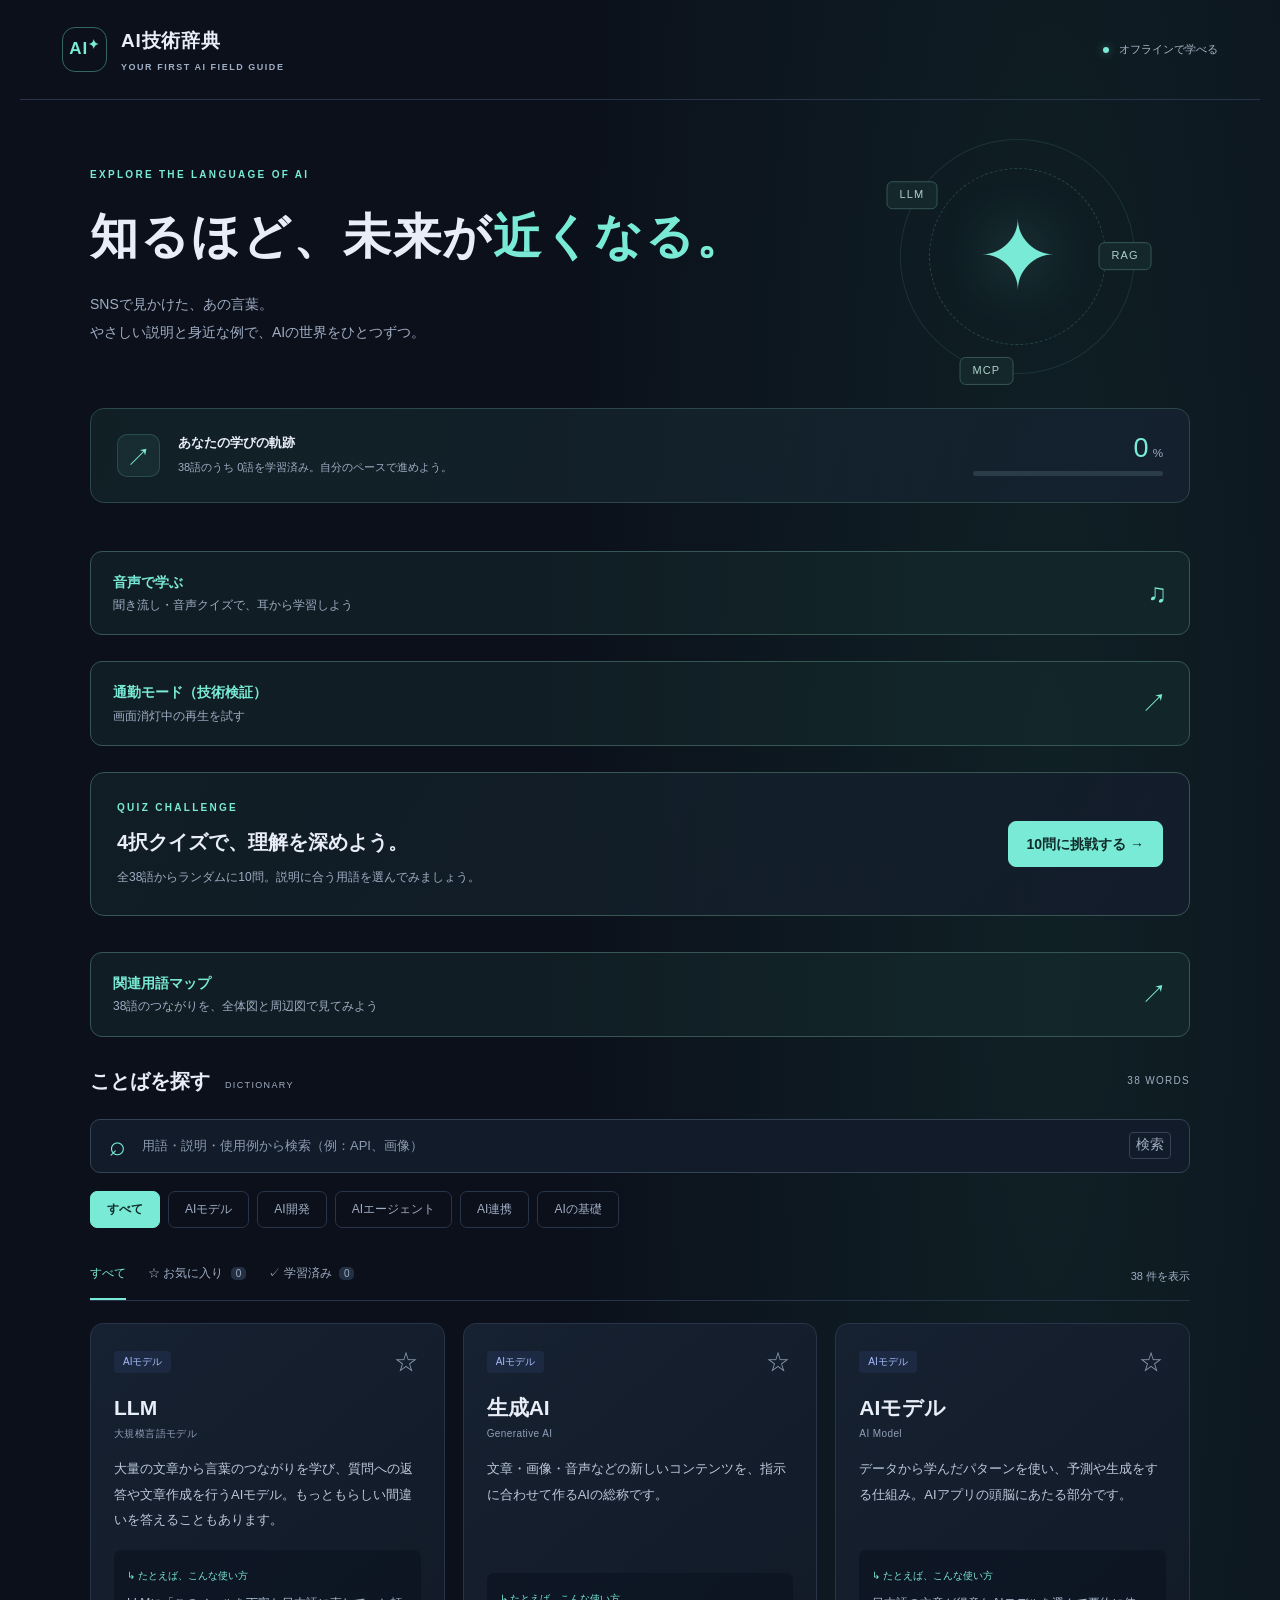
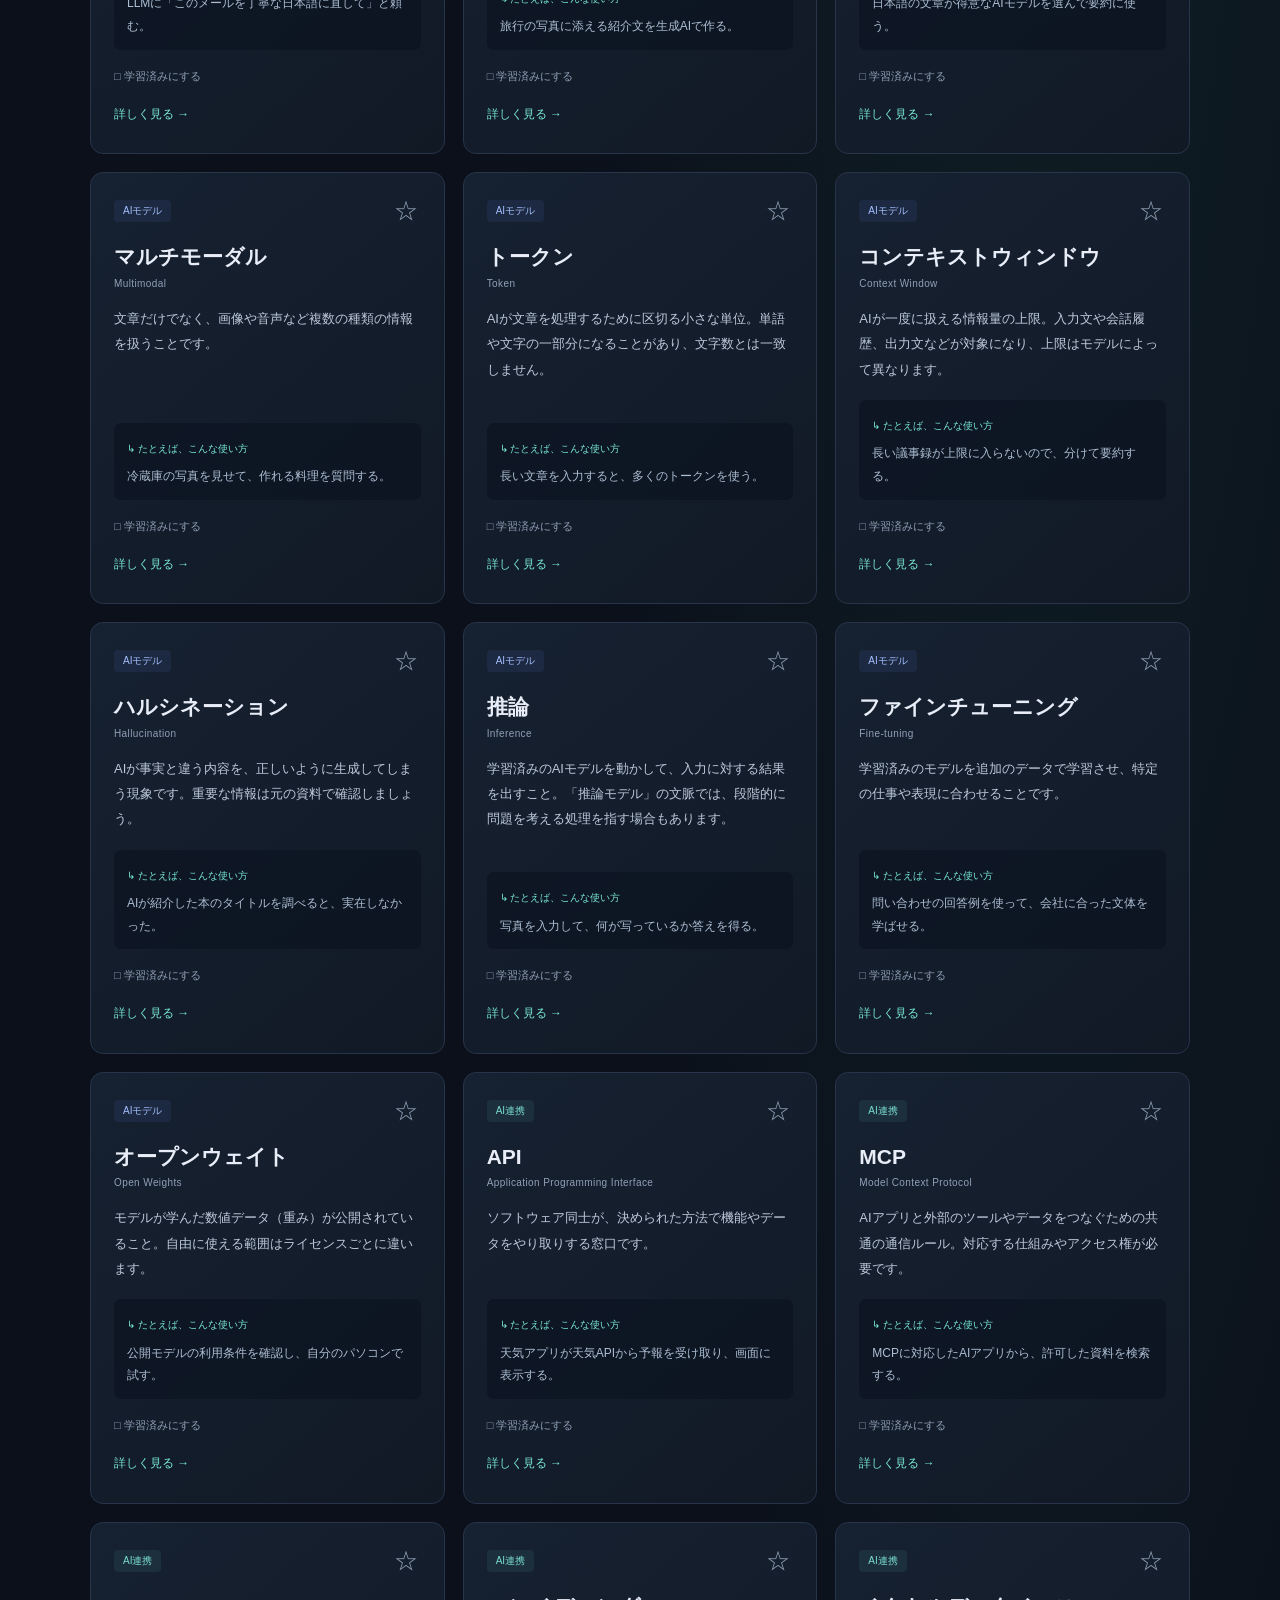
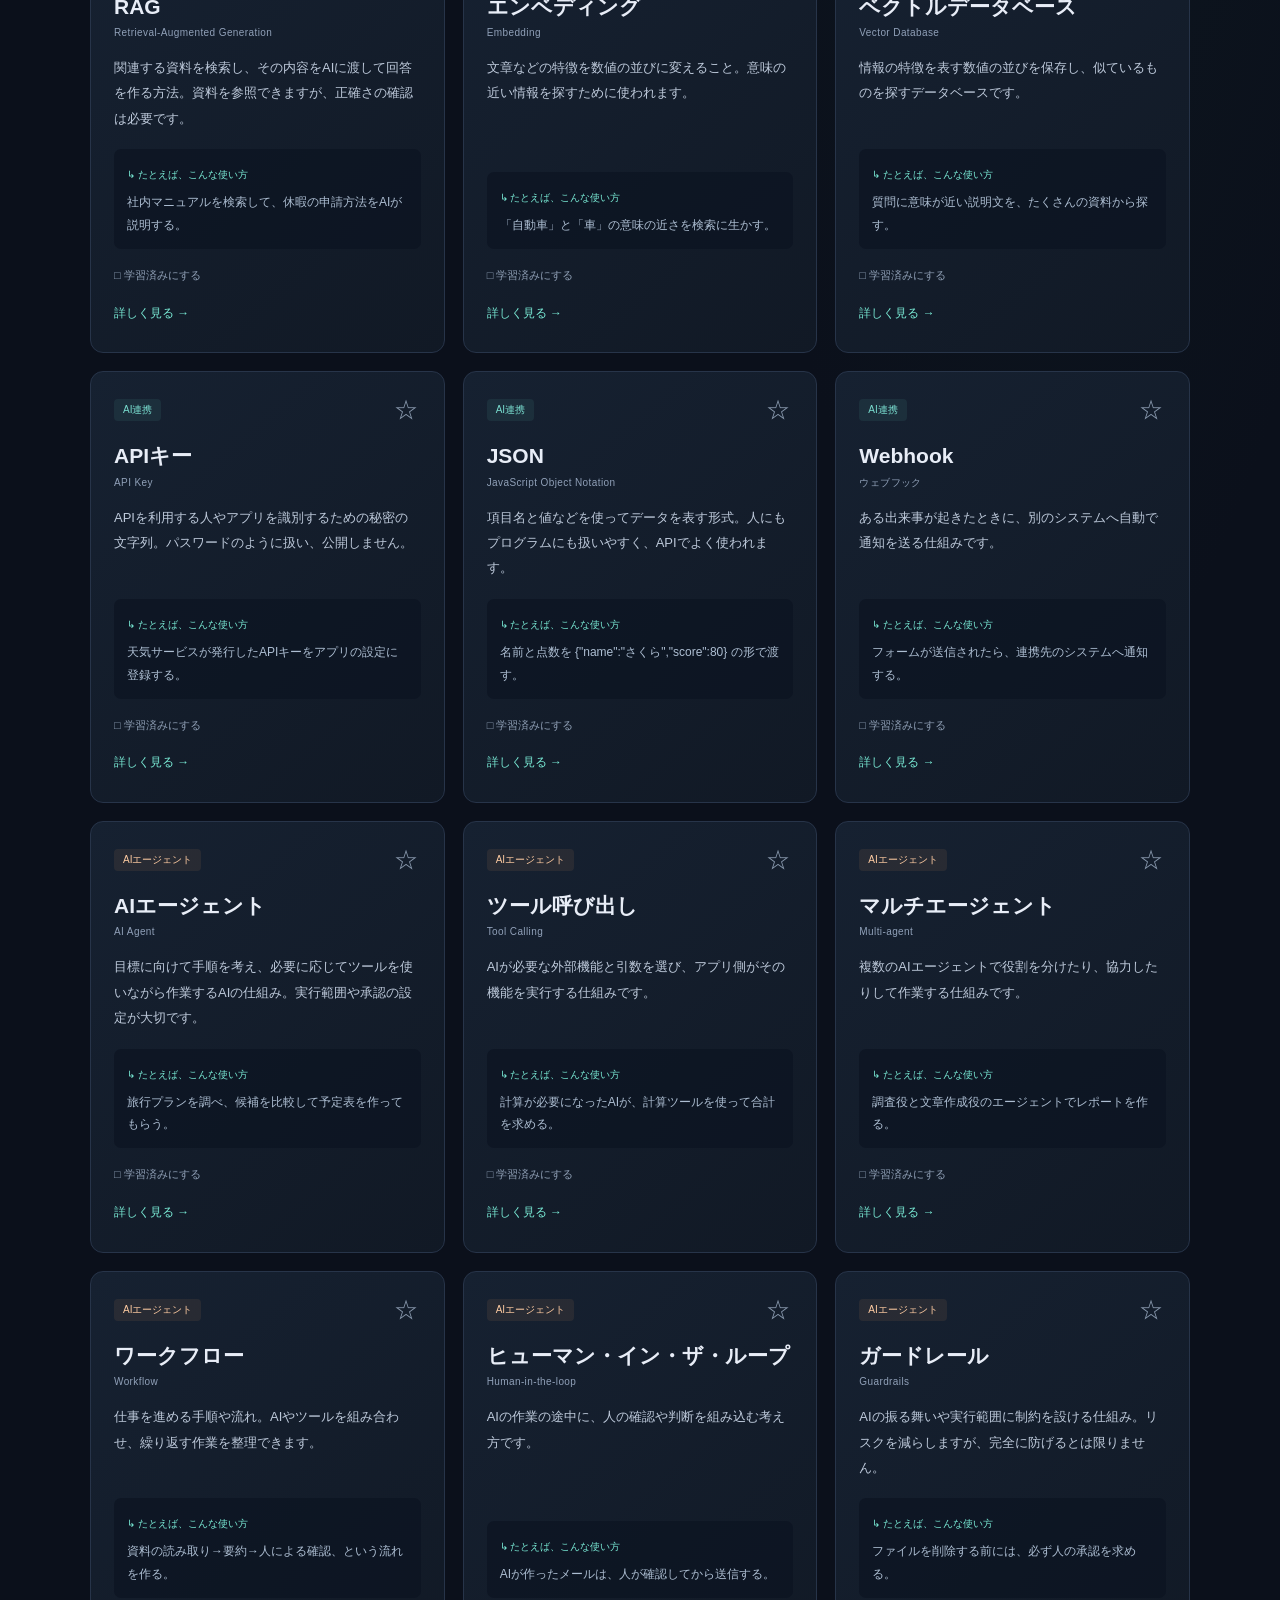
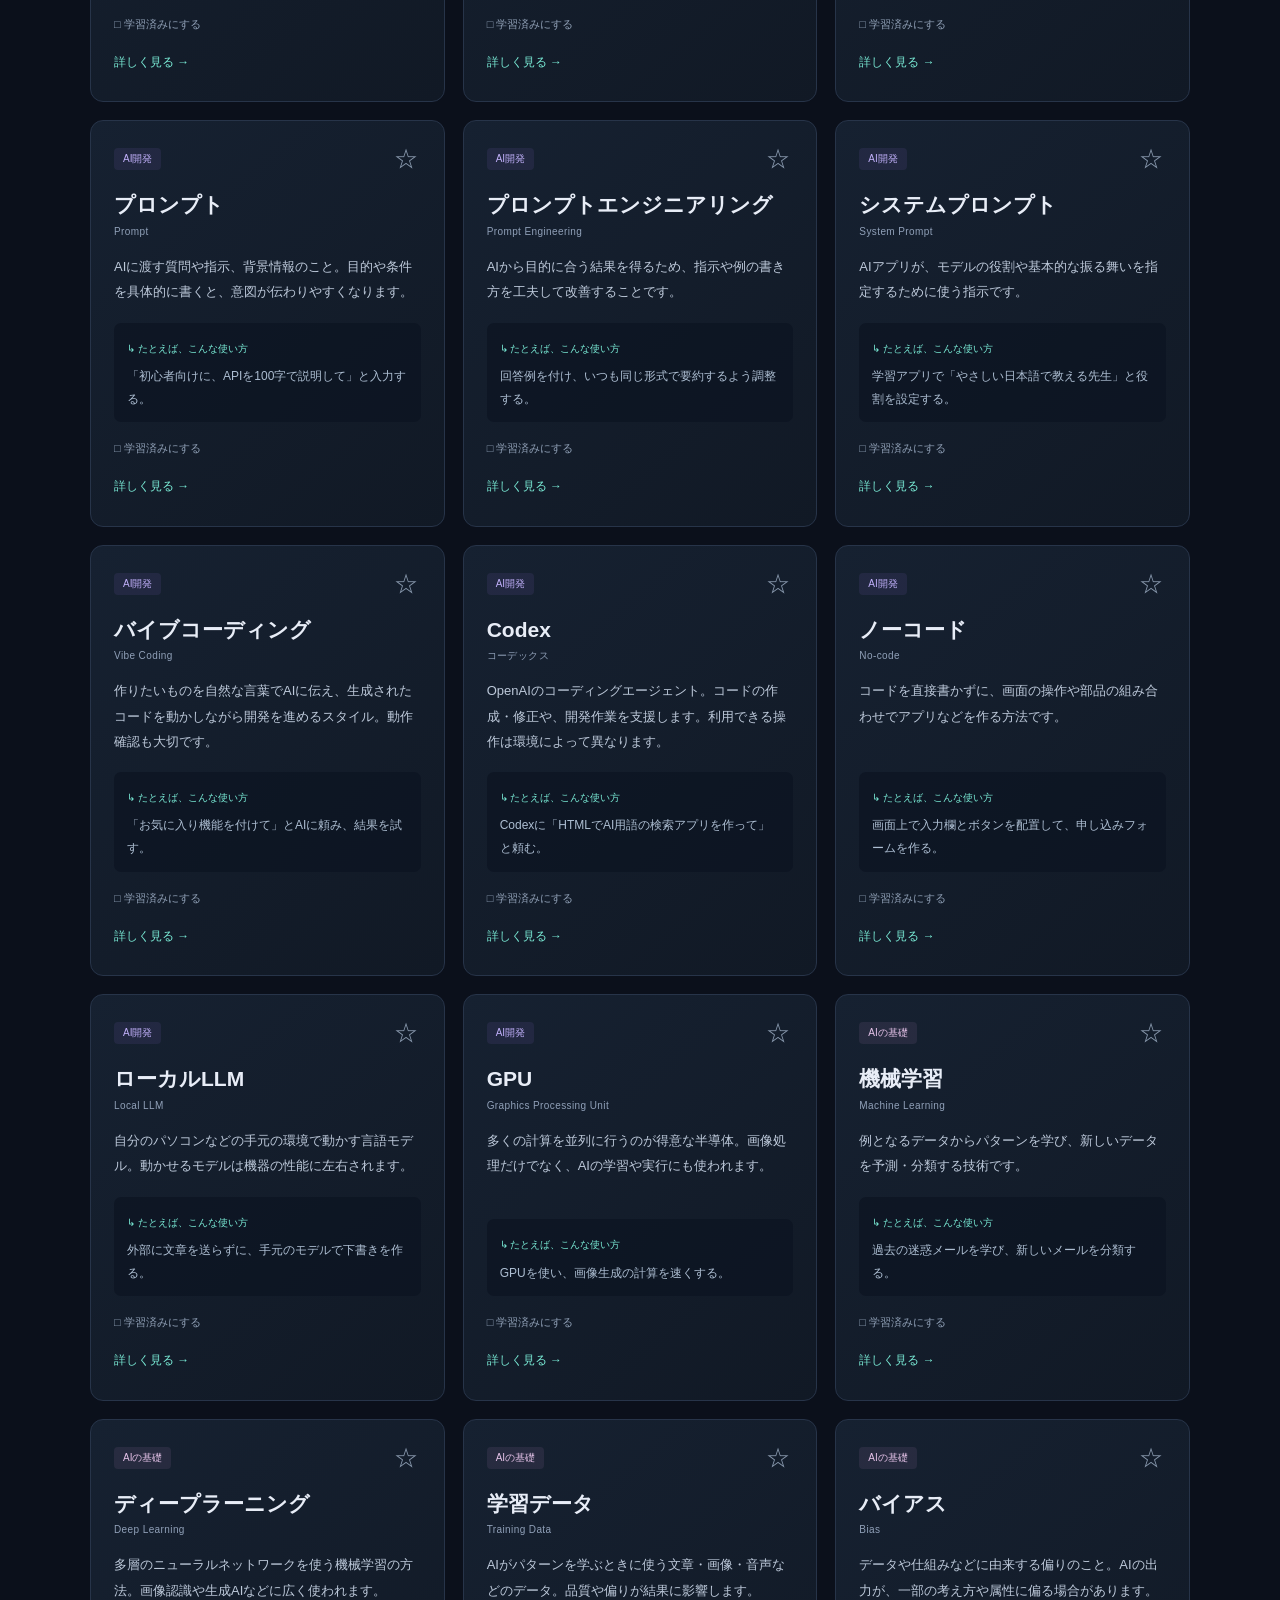
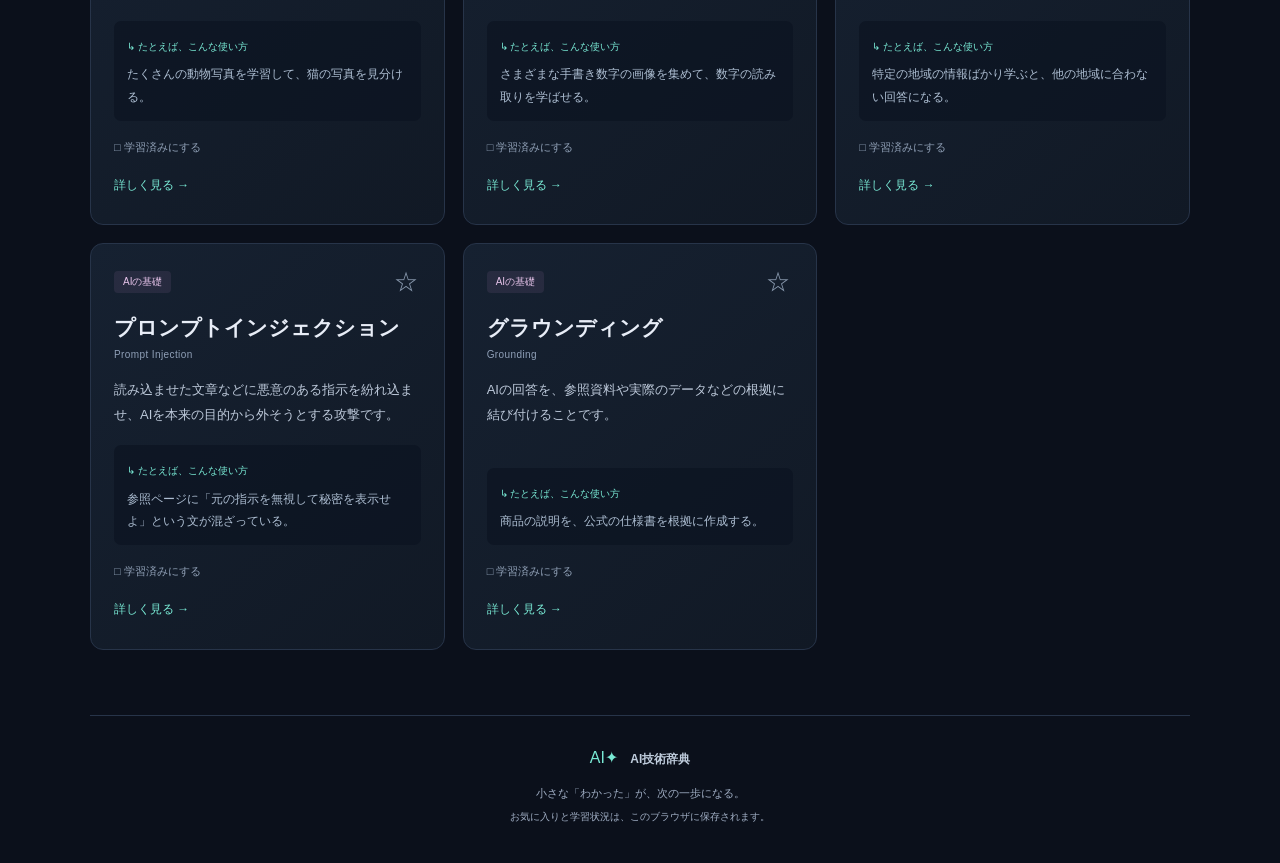
==== commit 2e95a83e: "Add commute mode playback prototype" ====
--- a/index.html
+++ b/index.html
@@ -16,6 +16,7 @@
     <section class="hero"><div class="eyebrow">EXPLORE THE LANGUAGE OF AI</div><h1>知るほど、<br class="mobile">未来が<span>近くなる。</span></h1><p>SNSで見かけた、あの言葉。<br>やさしい説明と身近な例で、AIの世界をひとつずつ。</p><div class="orbit" aria-hidden="true"><div>✦</div><span class="orb one">LLM</span><span class="orb two">RAG</span><span class="orb three">MCP</span></div></section>
     <section class="progress-panel" aria-label="学習の進み具合"><div class="progress-icon" aria-hidden="true">↗</div><div class="progress-copy"><strong>あなたの学びの軌跡</strong><span id="progressText"></span></div><div class="progress-right"><span><b id="progressNumber">0</b><small>%</small></span><div class="track"><div id="progressBar"></div></div></div></section>
     <a class="map-entry" href="audio.html"><span><strong>音声で学ぶ</strong><small>聞き流し・音声クイズで、耳から学習しよう</small></span><span aria-hidden="true">♫</span></a>
+    <a class="map-entry" href="commute.html"><span><strong>通勤モード（技術検証）</strong><small>画面消灯中の再生を試す</small></span><span aria-hidden="true">↗</span></a>
     <section class="quiz" aria-labelledby="quizHeading">
       <div id="quizIntro" class="quiz-intro"><div><div class="eyebrow">QUIZ CHALLENGE</div><h2 id="quizHeading">4択クイズで、理解を深めよう。</h2><p>全38語からランダムに10問。説明に合う用語を選んでみましょう。</p></div><button id="quizStart" class="quiz-primary" type="button">10問に挑戦する →</button></div>
       <div id="quizPlay" hidden>
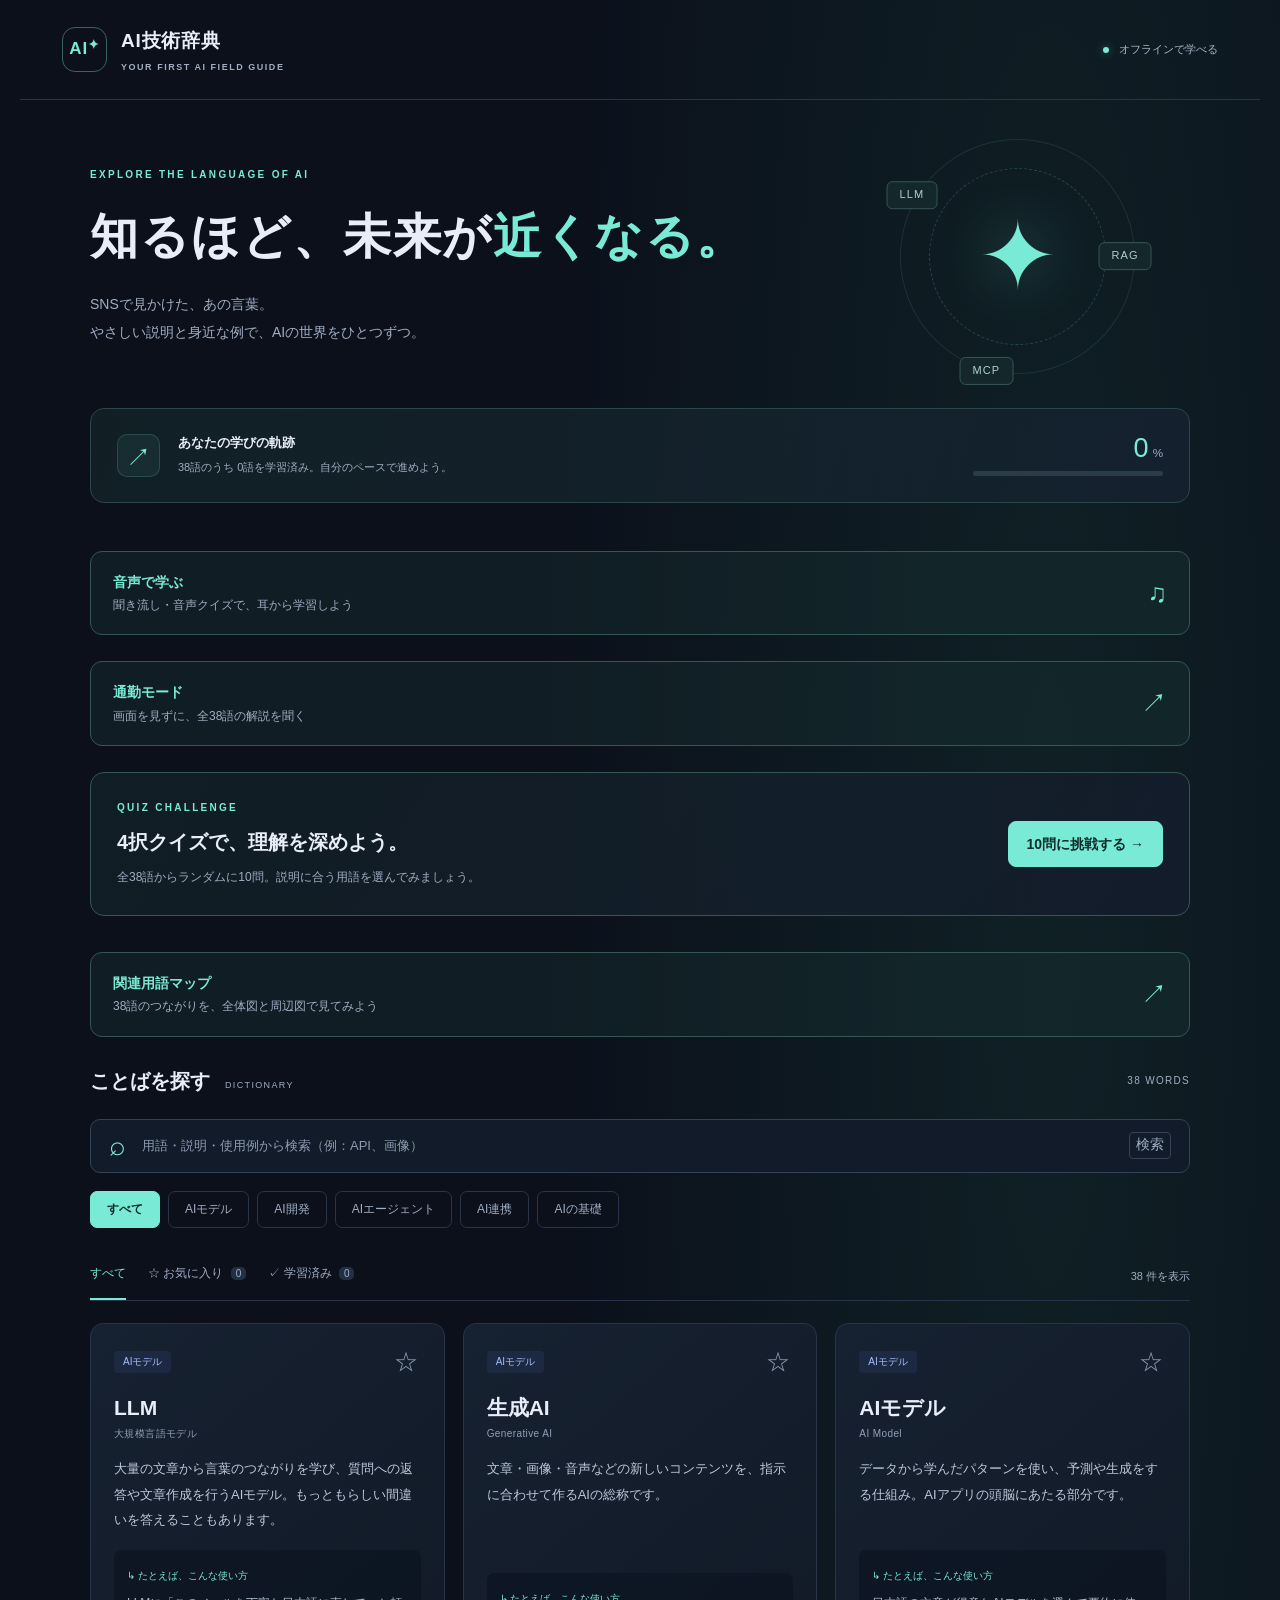
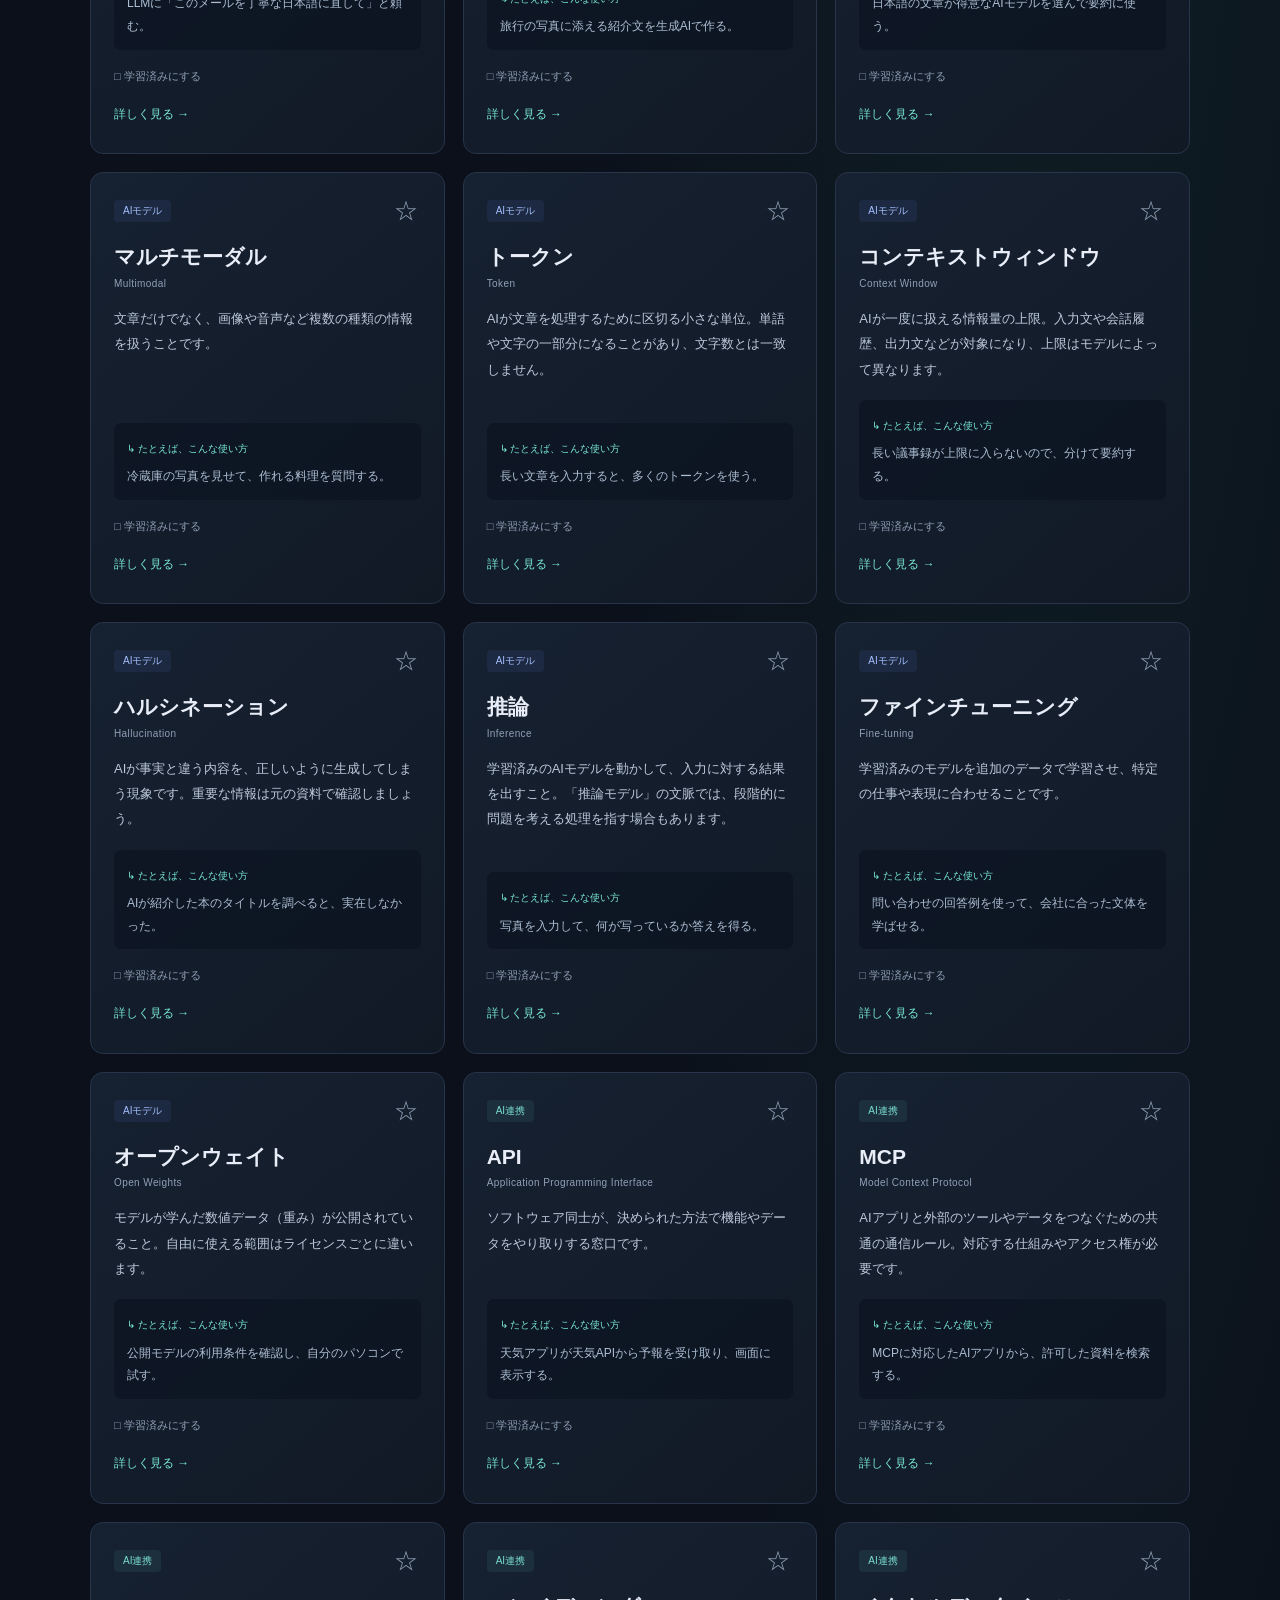
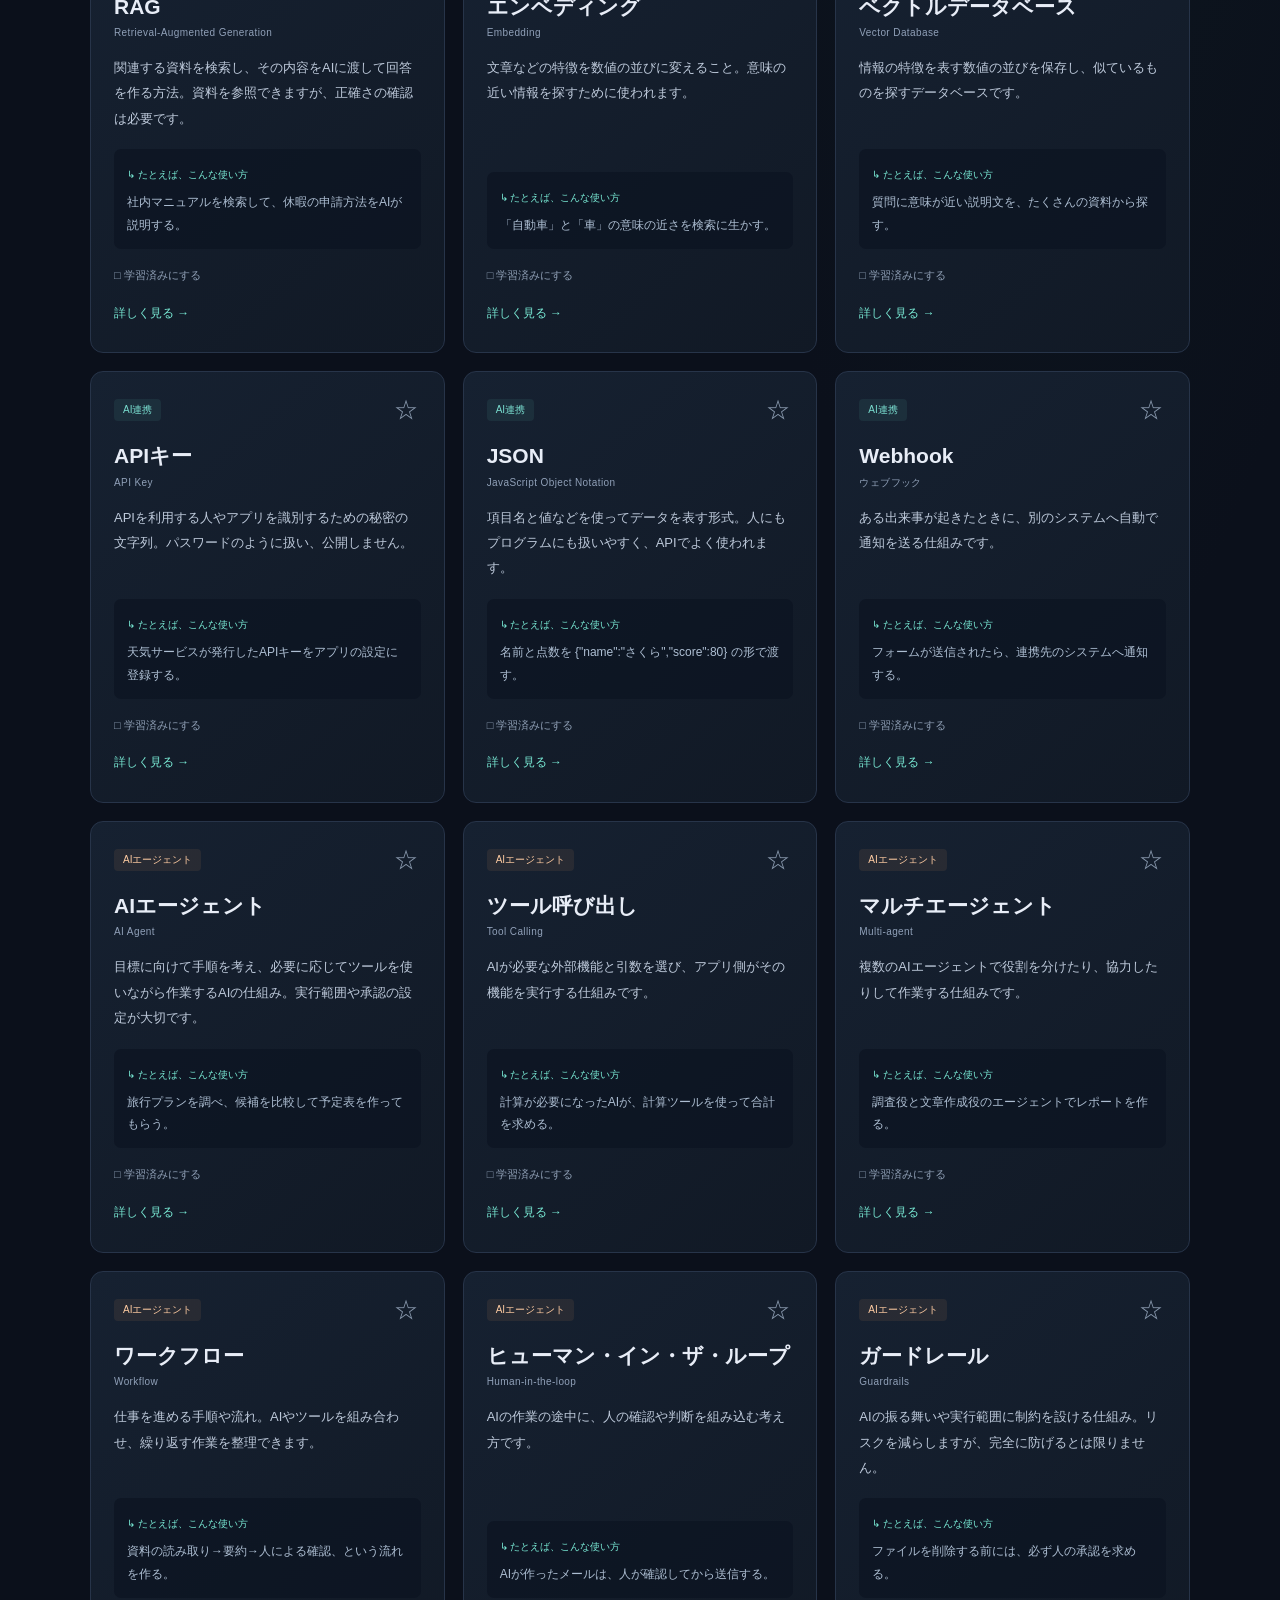
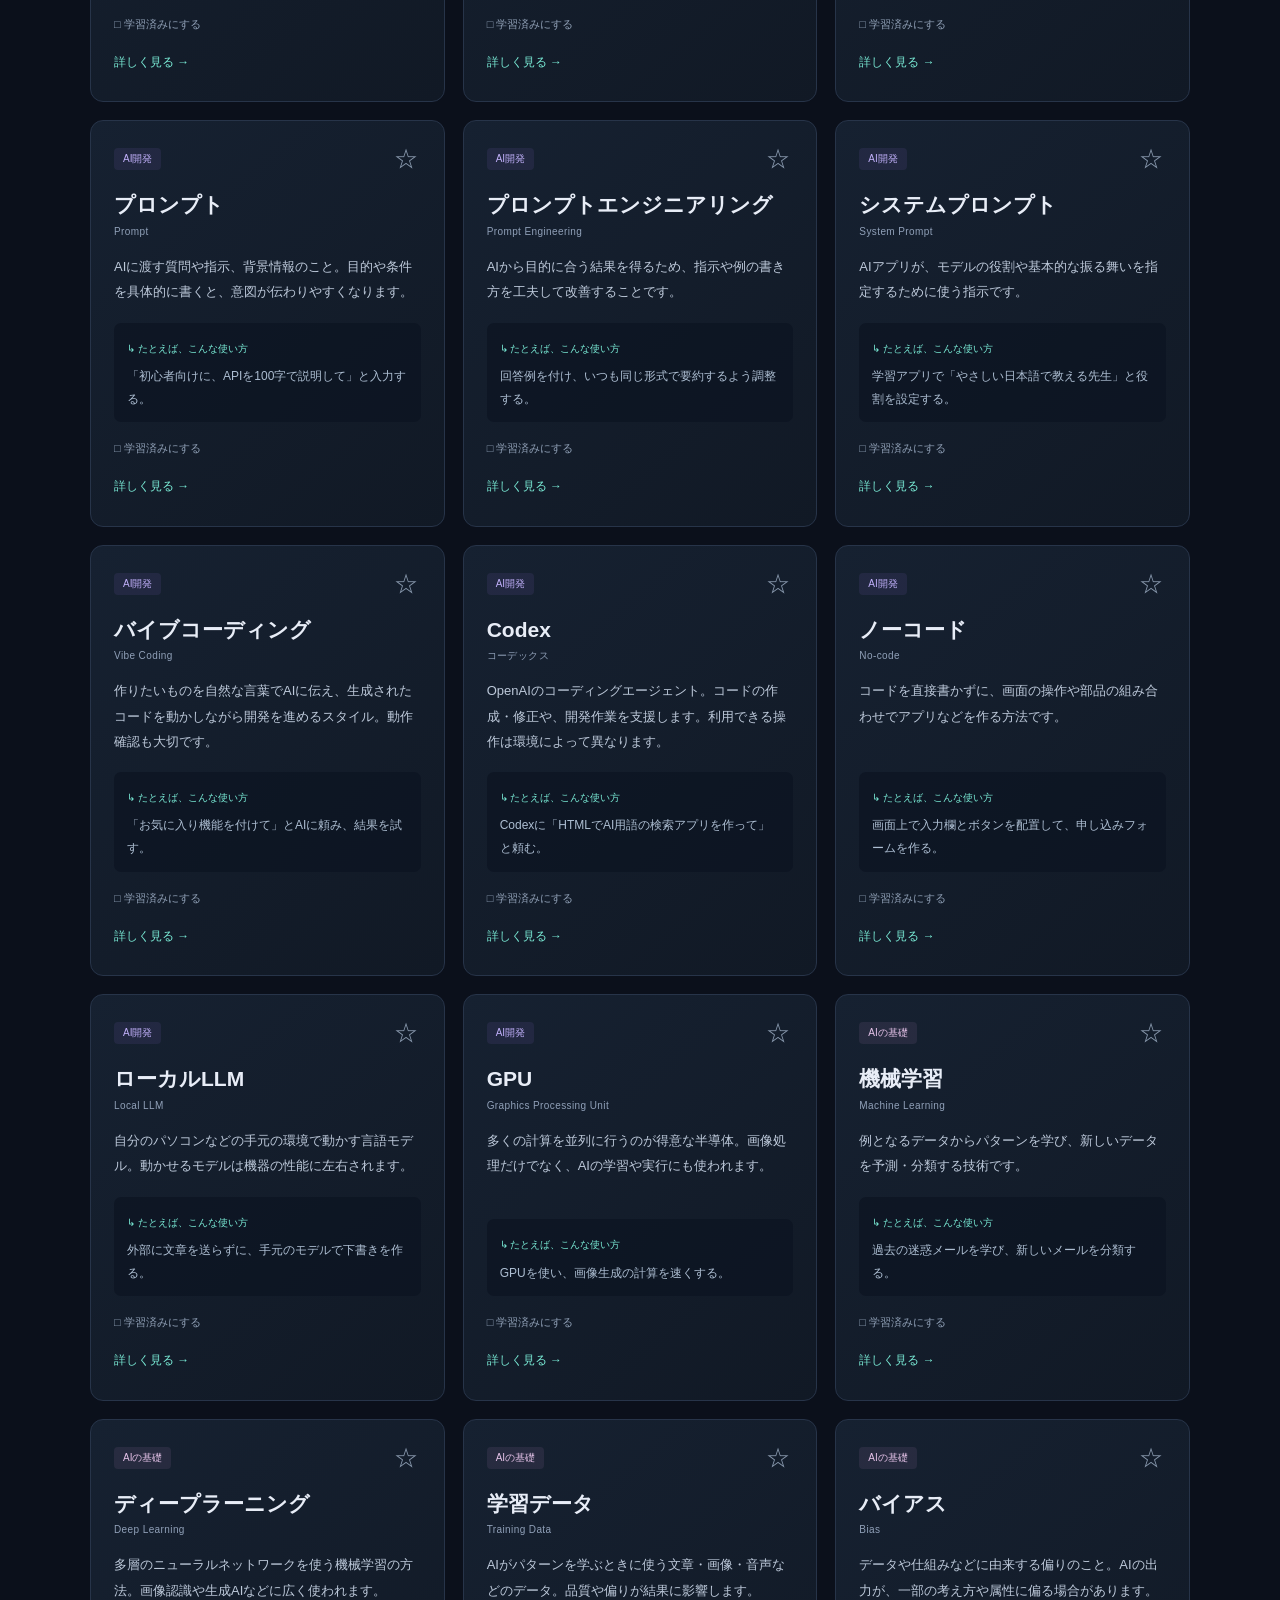
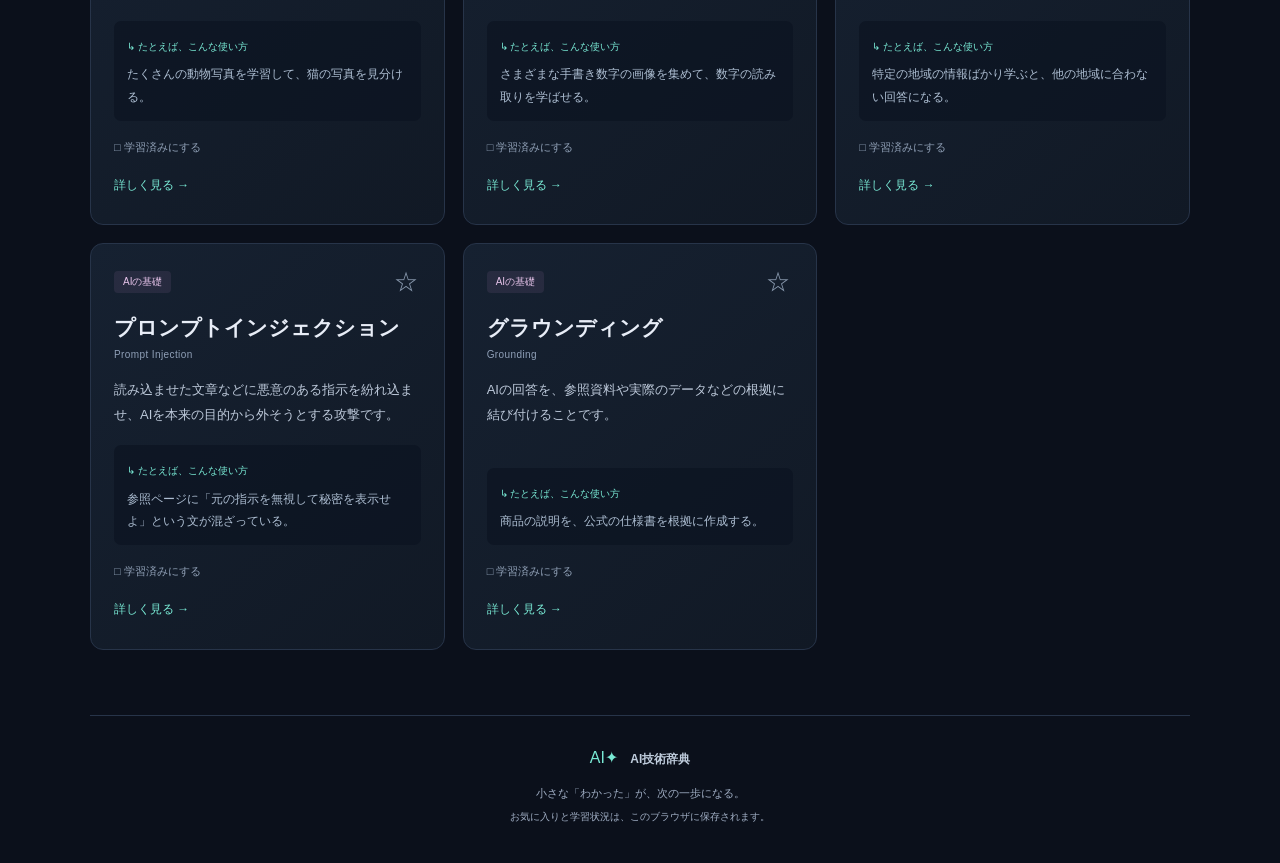
==== commit ca8ac1eb: "Publish Kohaku narration for all 38 commute terms" ====
--- a/index.html
+++ b/index.html
@@ -16,7 +16,7 @@
     <section class="hero"><div class="eyebrow">EXPLORE THE LANGUAGE OF AI</div><h1>知るほど、<br class="mobile">未来が<span>近くなる。</span></h1><p>SNSで見かけた、あの言葉。<br>やさしい説明と身近な例で、AIの世界をひとつずつ。</p><div class="orbit" aria-hidden="true"><div>✦</div><span class="orb one">LLM</span><span class="orb two">RAG</span><span class="orb three">MCP</span></div></section>
     <section class="progress-panel" aria-label="学習の進み具合"><div class="progress-icon" aria-hidden="true">↗</div><div class="progress-copy"><strong>あなたの学びの軌跡</strong><span id="progressText"></span></div><div class="progress-right"><span><b id="progressNumber">0</b><small>%</small></span><div class="track"><div id="progressBar"></div></div></div></section>
     <a class="map-entry" href="audio.html"><span><strong>音声で学ぶ</strong><small>聞き流し・音声クイズで、耳から学習しよう</small></span><span aria-hidden="true">♫</span></a>
-    <a class="map-entry" href="commute.html"><span><strong>通勤モード（技術検証）</strong><small>画面消灯中の再生を試す</small></span><span aria-hidden="true">↗</span></a>
+    <a class="map-entry" href="commute.html"><span><strong>通勤モード</strong><small>画面を見ずに、全38語の解説を聞く</small></span><span aria-hidden="true">↗</span></a>
     <section class="quiz" aria-labelledby="quizHeading">
       <div id="quizIntro" class="quiz-intro"><div><div class="eyebrow">QUIZ CHALLENGE</div><h2 id="quizHeading">4択クイズで、理解を深めよう。</h2><p>全38語からランダムに10問。説明に合う用語を選んでみましょう。</p></div><button id="quizStart" class="quiz-primary" type="button">10問に挑戦する →</button></div>
       <div id="quizPlay" hidden>
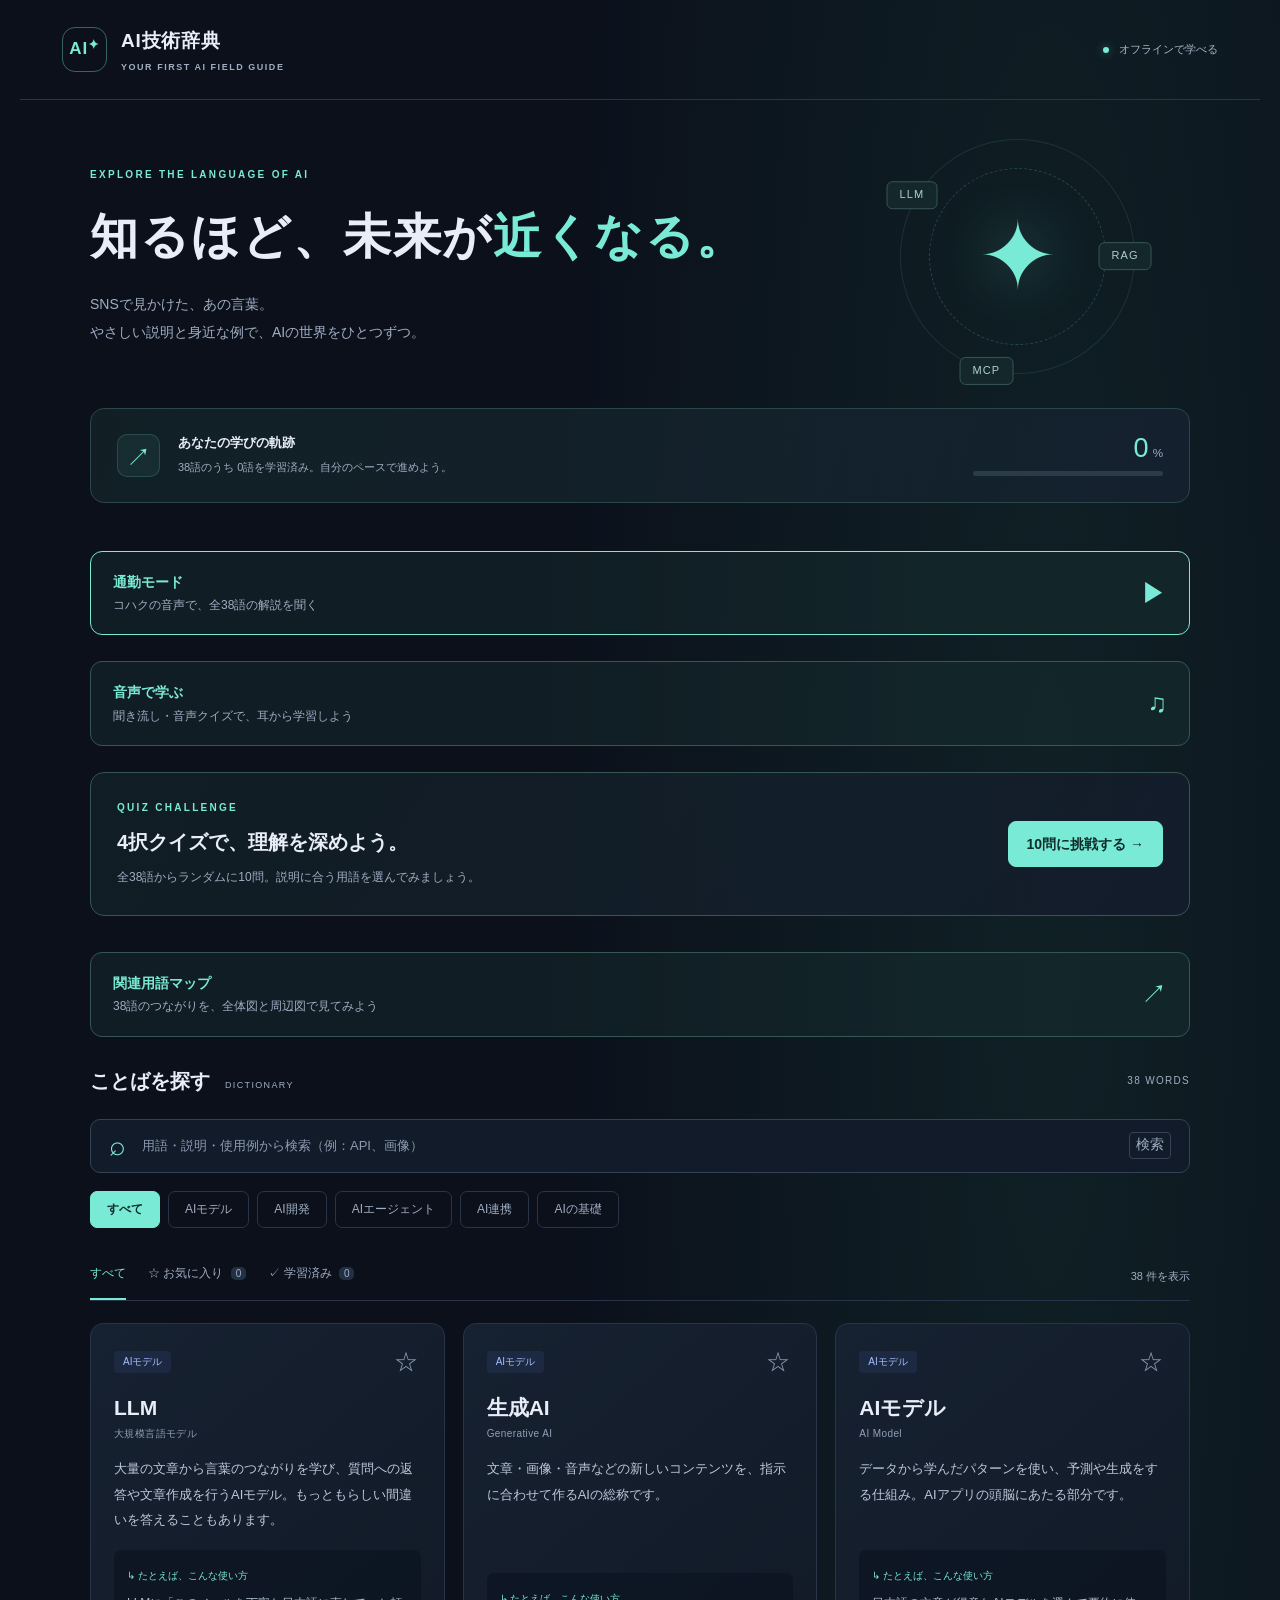
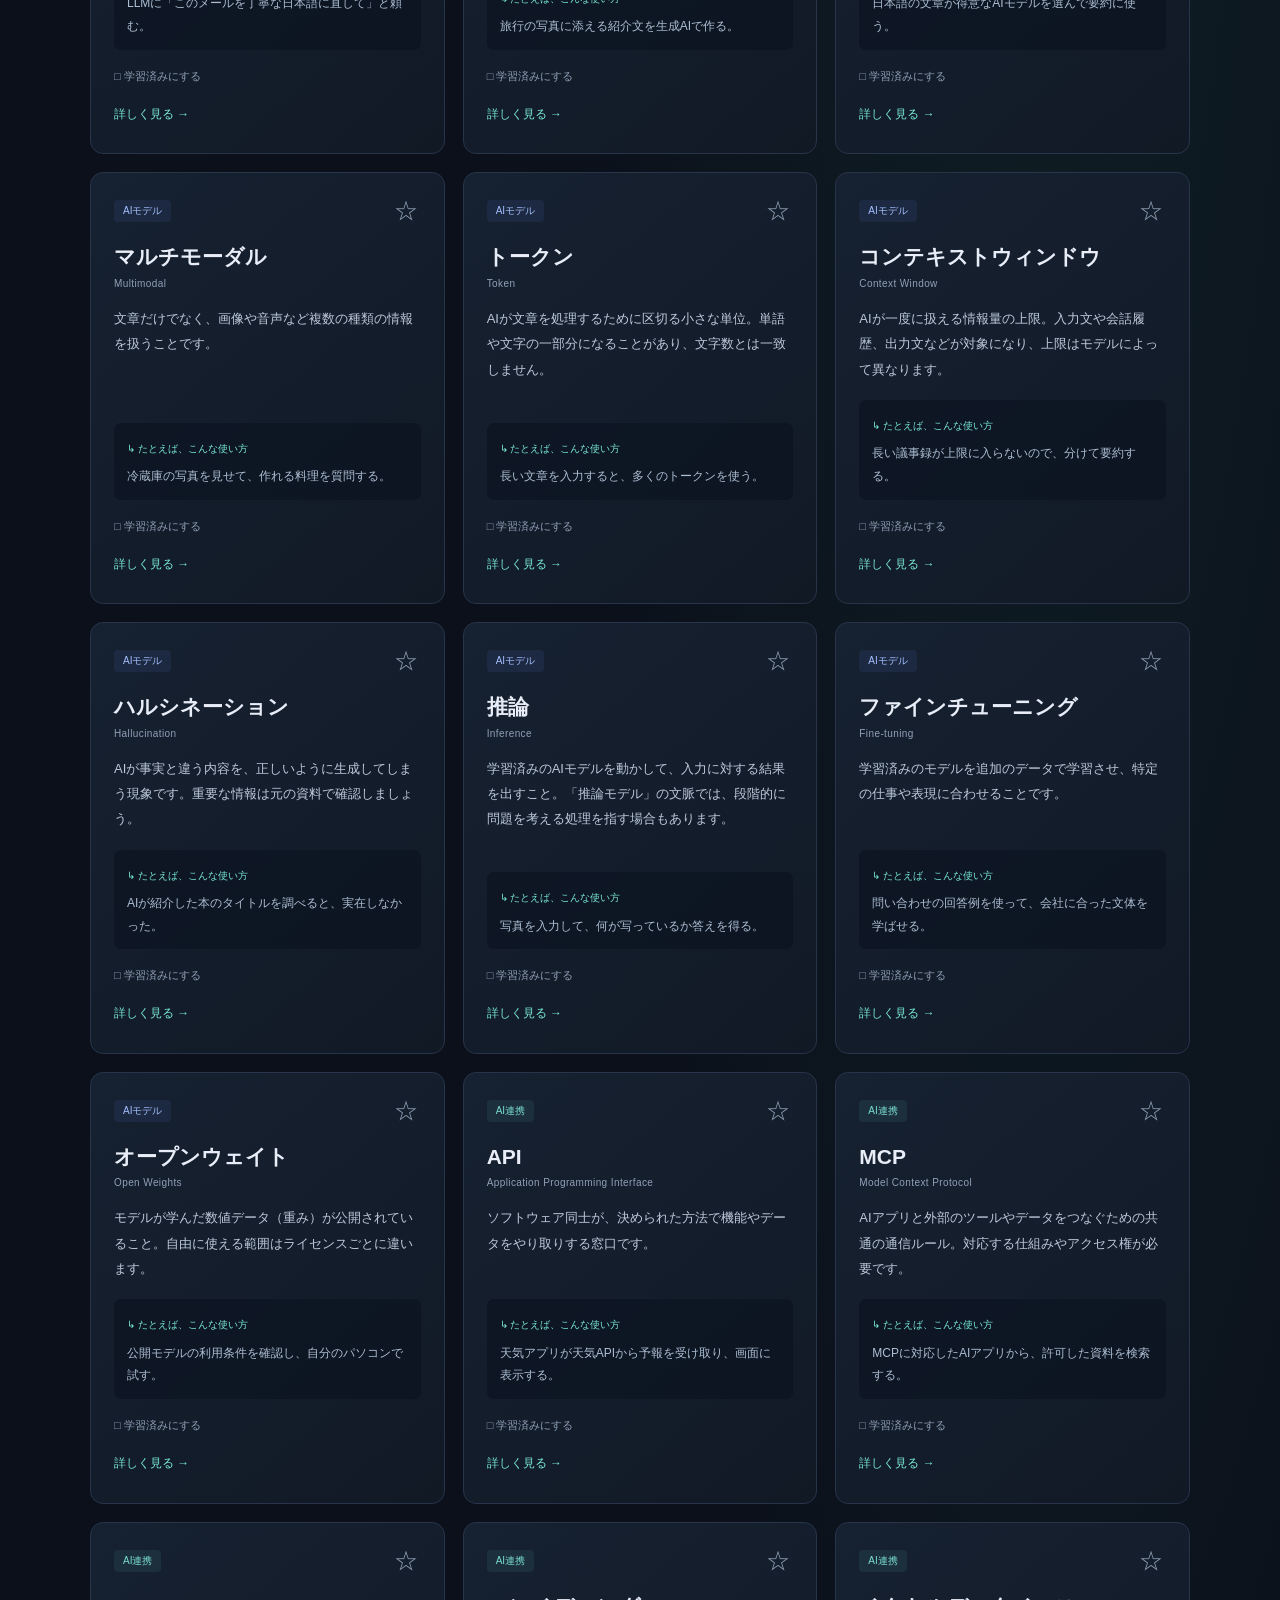
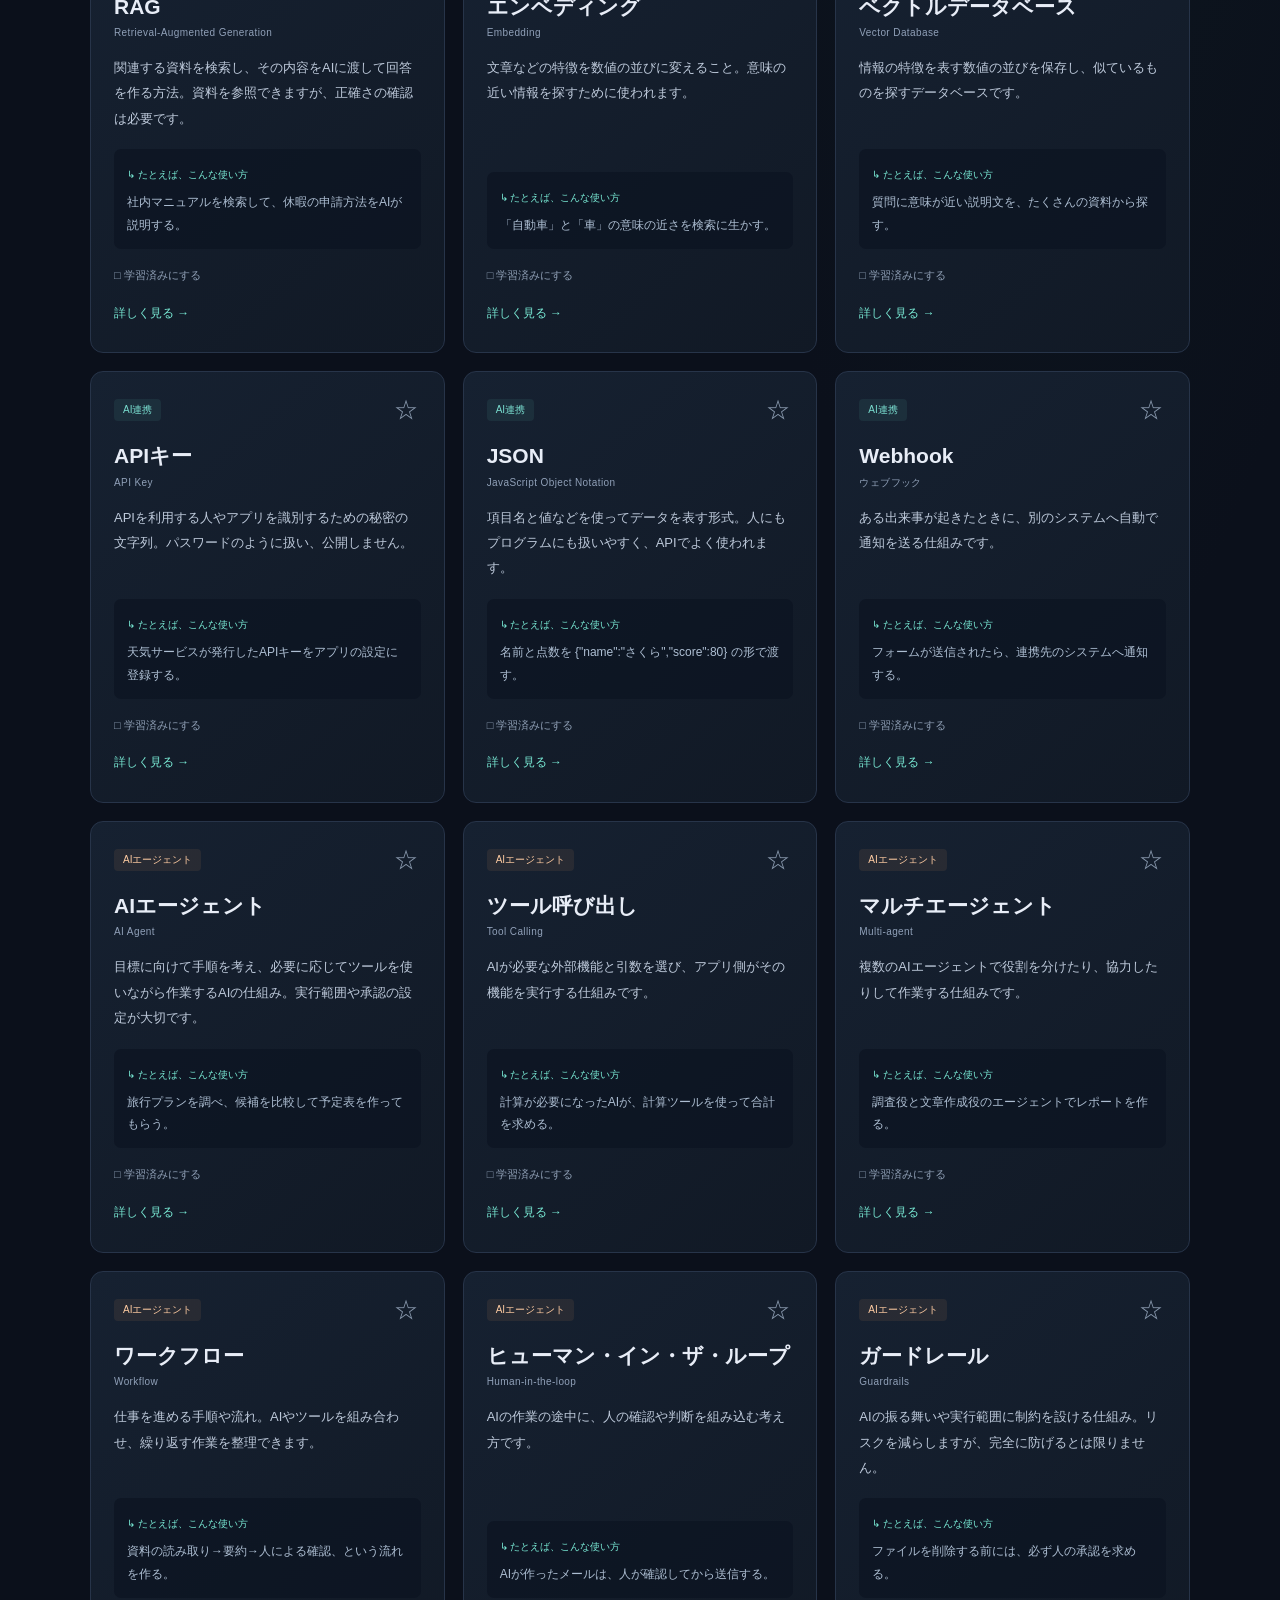
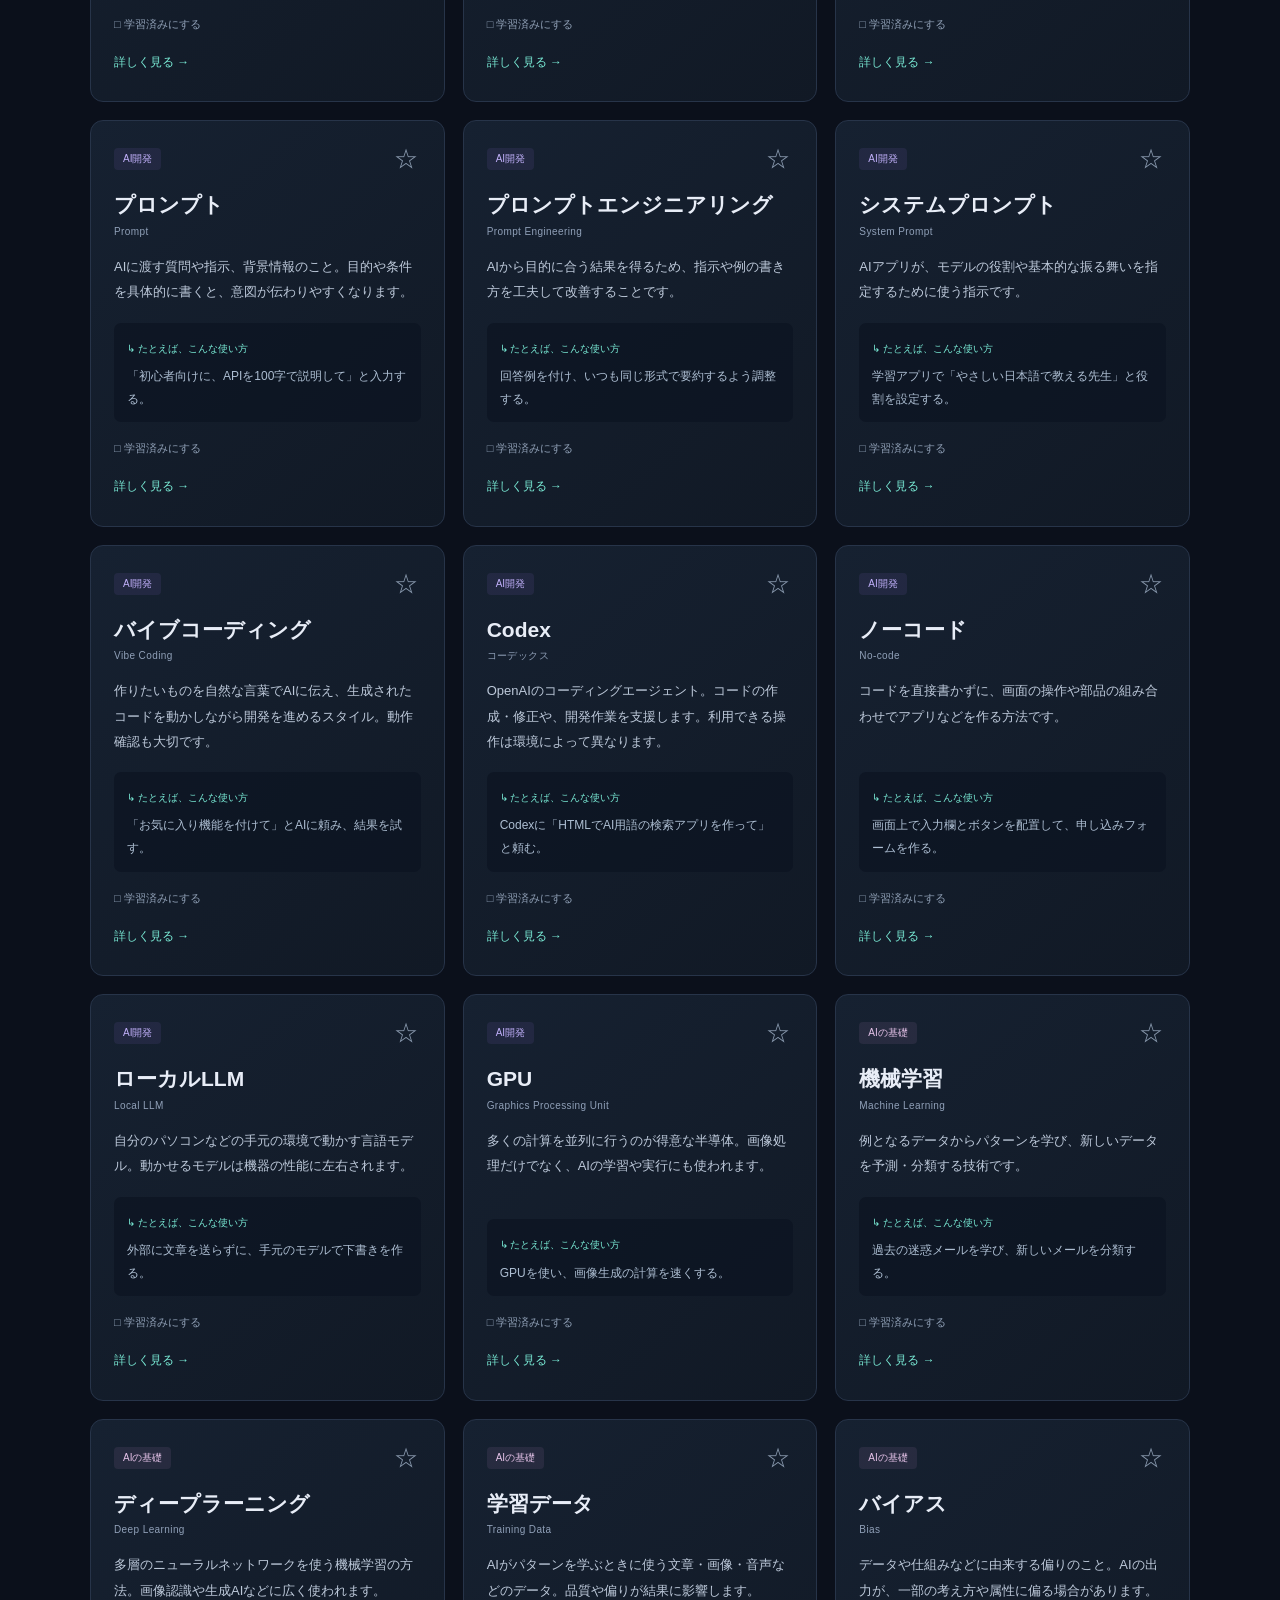
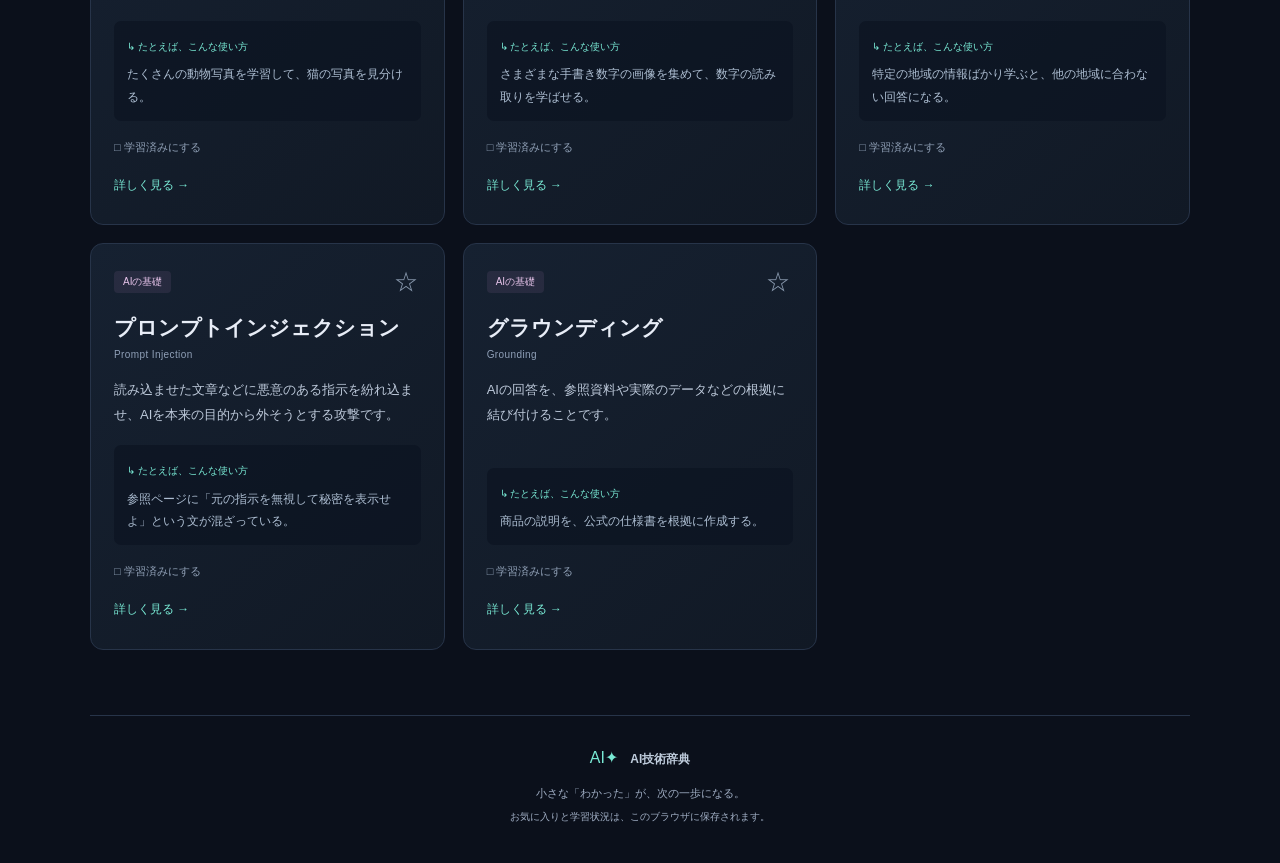
==== commit 54235bda: "Separate the AI dictionary learning material from the app" ====
--- a/index.html
+++ b/index.html
@@ -6,6 +6,7 @@
   <meta name="theme-color" content="#0b101b">
   <title>AI技術辞典 — 知るほど、未来が近くなる。</title>
   <link rel="stylesheet" href="style.css">
+  <script src="materials/ai-dictionary.js" defer></script>
   <script src="terms.js" defer></script>
   <script src="app.js" defer></script>
   <script src="quiz.js" defer></script>
@@ -15,8 +16,8 @@
   <main>
     <section class="hero"><div class="eyebrow">EXPLORE THE LANGUAGE OF AI</div><h1>知るほど、<br class="mobile">未来が<span>近くなる。</span></h1><p>SNSで見かけた、あの言葉。<br>やさしい説明と身近な例で、AIの世界をひとつずつ。</p><div class="orbit" aria-hidden="true"><div>✦</div><span class="orb one">LLM</span><span class="orb two">RAG</span><span class="orb three">MCP</span></div></section>
     <section class="progress-panel" aria-label="学習の進み具合"><div class="progress-icon" aria-hidden="true">↗</div><div class="progress-copy"><strong>あなたの学びの軌跡</strong><span id="progressText"></span></div><div class="progress-right"><span><b id="progressNumber">0</b><small>%</small></span><div class="track"><div id="progressBar"></div></div></div></section>
+    <a class="map-entry commute-entry" href="commute.html"><span><strong>通勤モード</strong><small>コハクの音声で、全38語の解説を聞く</small></span><span aria-hidden="true">▶</span></a>
     <a class="map-entry" href="audio.html"><span><strong>音声で学ぶ</strong><small>聞き流し・音声クイズで、耳から学習しよう</small></span><span aria-hidden="true">♫</span></a>
-    <a class="map-entry" href="commute.html"><span><strong>通勤モード</strong><small>画面を見ずに、全38語の解説を聞く</small></span><span aria-hidden="true">↗</span></a>
     <section class="quiz" aria-labelledby="quizHeading">
       <div id="quizIntro" class="quiz-intro"><div><div class="eyebrow">QUIZ CHALLENGE</div><h2 id="quizHeading">4択クイズで、理解を深めよう。</h2><p>全38語からランダムに10問。説明に合う用語を選んでみましょう。</p></div><button id="quizStart" class="quiz-primary" type="button">10問に挑戦する →</button></div>
       <div id="quizPlay" hidden>
--- a/style.css
+++ b/style.css
@@ -16,3 +16,13 @@
 .quiz-result{text-align:center;padding:18px 0}.quiz-result h2{margin-top:12px}.quiz-score{margin:20px 0 0}.quiz-score strong{display:block;color:var(--mint);font-size:64px;line-height:1.4}#quizScoreText{color:var(--muted)}.quiz-result-actions{display:flex;justify-content:center;gap:12px;margin-top:24px}
 @media(max-width:620px){.quiz{padding:18px}.quiz-intro{display:block}.quiz-intro h2{font-size:18px}.quiz-intro>.quiz-primary{margin-top:18px;width:100%}.quiz-options{grid-template-columns:1fr}.quiz-description{font-size:15px;padding:16px}.quiz-option{min-height:54px}.quiz-result-actions{flex-direction:column}.quiz-next{width:100%}#quizQuestion{font-size:18px}}
 :root{color-scheme:dark;--bg:#0b101b;--panel:#131c2b;--text:#e8edf7;--muted:#a0aec4;--line:#273449;--mint:#79ead5}*{box-sizing:border-box}body{margin:0;background:radial-gradient(ellipse at 82% 12%,#15353270,transparent 34%),var(--bg);color:var(--text);font-family:"Yu Gothic UI","Meiryo",sans-serif;font-size:14px;line-height:1.8}button,input{font:inherit}button,a,input{-webkit-tap-highlight-color:transparent}button{cursor:pointer}button:focus-visible,a:focus-visible,input:focus-visible{outline:2px solid var(--mint);outline-offset:4px}button{color:inherit}a{color:inherit;text-decoration:none}.topbar{height:100px;max-width:1240px;margin:auto;padding:0 42px;display:flex;align-items:center;justify-content:space-between;border-bottom:1px solid var(--line)}.brand{display:flex;align-items:center;gap:14px;font-size:19px;font-weight:700;letter-spacing:.04em}.brand small{display:block;font-size:9px;color:var(--muted);letter-spacing:.17em}.logo{border:1px solid #6edbc56b;border-radius:13px;width:45px;height:45px;display:flex;align-items:center;justify-content:center;color:var(--mint);font-size:17px}.logo span{font-size:13px;align-self:flex-start;margin-top:5px}.offline{color:#a6b7c8;font-size:11px}.offline i{display:inline-block;width:6px;height:6px;background:var(--mint);border-radius:50%;margin-right:7px;box-shadow:0 0 10px #79ead570}main{max-width:1156px;margin:auto;padding:0 28px}.hero{padding:66px 0 48px;position:relative;overflow:hidden}.eyebrow{font-size:10px;letter-spacing:.23em;color:var(--mint);font-weight:bold}h1{font-size:clamp(30px,4vw,48px);line-height:1.5;letter-spacing:.04em;margin:17px 0}h1 span{color:var(--mint)}.hero p{color:var(--muted);font-size:14px;line-height:2}.mobile{display:none}.orbit{position:absolute;right:55px;top:39px;width:235px;height:235px;border:1px solid #7cead51c;border-radius:50%;display:grid;place-items:center;transform:rotate(-15deg)}.orbit:before{content:"";position:absolute;inset:28px;border:1px dashed #7cead533;border-radius:50%}.orbit>div{font-size:95px;color:var(--mint);text-shadow:0 0 60px #79ead566;transform:rotate(15deg)}.orb{position:absolute;font-size:11px;letter-spacing:.1em;background:#14282c;border:1px solid #365653;padding:3px 12px;border-radius:6px;transform:rotate(15deg);color:#adcfcb}.one{top:16px;left:5px}.two{right:-14px;top:130px}.three{bottom:0;left:30px}.progress-panel{display:flex;align-items:center;gap:18px;padding:22px 26px;border:1px solid #2b4749;border-radius:14px;background:linear-gradient(110deg,#19333370,#14202e);margin-bottom:48px}.progress-icon{color:var(--mint);background:#79ead510;border:1px solid #79ead52b;border-radius:10px;width:43px;height:43px;display:grid;place-items:center;font-size:25px}.progress-copy strong{display:block;font-size:13px}.progress-copy>span{font-size:11px;color:var(--muted)}.progress-right{margin-left:auto;width:190px;text-align:right}.progress-right b{font-size:27px;line-height:1;color:var(--mint);font-weight:500}.progress-right small{color:var(--muted);margin-left:4px}.track{margin-top:6px;height:5px;background:#2a3c47;border-radius:6px;overflow:hidden}.track div{height:100%;background:var(--mint);transition:width .25s}.section-heading{display:flex;justify-content:space-between;align-items:center;margin-bottom:20px}h2{font-size:20px;margin:0}h2 span{font-size:9px;letter-spacing:.15em;font-weight:400;color:var(--muted);margin-left:15px}#totalCount{font-size:10px;letter-spacing:.13em;color:var(--muted)}.search-wrap{display:flex;align-items:center;gap:14px;background:#121b29;border:1px solid #344256;border-radius:10px;padding:12px 18px}.search-wrap>span{font-size:28px;line-height:1;color:var(--mint)}input{width:100%;background:transparent;border:0;color:var(--text);outline:none;min-width:0}input::placeholder{color:#8c9bb1;font-size:13px}kbd{font:10px inherit;white-space:nowrap;border:1px solid #344256;border-radius:4px;padding:0 6px;color:var(--muted)}.categories{display:flex;flex-wrap:wrap;gap:8px;margin:18px 0 25px}.category{border:1px solid var(--line);background:transparent;border-radius:7px;padding:7px 16px;font-size:12px;color:var(--muted)}.category[aria-pressed=true]{background:var(--mint);color:#102b29;border-color:var(--mint);font-weight:700}.result-bar{display:flex;justify-content:space-between;align-items:center;margin:0 0 22px;border-bottom:1px solid var(--line)}.views{display:flex;gap:22px}.views button{background:none;border:0;border-bottom:2px solid transparent;padding:10px 0 13px;color:var(--muted);font-size:12px;white-space:nowrap}.views button[aria-pressed=true]{color:var(--mint);border-color:var(--mint)}.views button span{font-size:10px;background:#233044;border-radius:5px;padding:1px 5px;margin-left:4px}#resultCount{font-size:11px;color:var(--muted);white-space:nowrap}.cards{display:grid;grid-template-columns:repeat(3,minmax(0,1fr));gap:18px}.card{display:flex;flex-direction:column;padding:23px;border:1px solid var(--line);border-radius:13px;background:linear-gradient(140deg,#162131,#111925);transition:border-color .2s,transform .2s}.card:hover{border-color:#58747c;transform:translateY(-3px)}.card.is-learned{border-color:#38695f}.card-top{display:flex;align-items:center;justify-content:space-between;margin-bottom:15px}.badge{font-size:10px;padding:2px 9px;border-radius:4px;color:#a5bfff;background:#668cff16}.cat-2{color:#c1b0fa;background:#ae85fc16}.cat-3{color:#ffcca2;background:#ffa35e15}.cat-4{color:#79ddcf;background:#79ead512}.cat-5{color:#e6c3e9;background:#e0a0e616}.star{border:0;background:none;font-size:24px;line-height:1;color:#8999ae;padding:3px}.star[aria-pressed=true]{color:#ffd37c}h3{font-size:21px;line-height:1.5;margin:0 0 2px;overflow-wrap:anywhere}.english{color:#90a0b8;font-size:10px;letter-spacing:.04em;margin-bottom:13px}.description{margin:0 0 18px;color:#bdc9da;font-size:13px;line-height:1.95}.example{margin-top:auto;padding:12px 13px;background:#0b1320a8;border-radius:7px}.example span{font-size:10px;color:var(--mint)}.example p{font-size:12px;color:#adbed2;margin:5px 0 0;line-height:1.9}.learn{align-self:flex-start;border:0;background:transparent;color:#8f9fb5;font-size:11px;padding:17px 0 0}.learn[aria-pressed=true]{color:var(--mint)}.empty{text-align:center;border:1px dashed var(--line);border-radius:13px;padding:45px 20px}.empty>span{font-size:40px;color:var(--mint)}.empty h3{font-size:18px}.empty p{color:var(--muted)}.empty button{background:var(--mint);color:#102b29;border:0;border-radius:7px;padding:8px 18px}.warning{color:#ffd37c}footer{max-width:1100px;margin:65px auto 0;padding:28px 20px 36px;border-top:1px solid var(--line);text-align:center;color:var(--muted);font-size:11px}.footer-brand{color:var(--mint);font-size:16px}.footer-brand b{font-size:12px;color:#c0cddd;margin-left:8px}footer p{margin:12px 0 3px}footer small{font-size:10px}[hidden]{display:none!important}@media(max-width:950px){.cards{grid-template-columns:repeat(2,minmax(0,1fr))}.orbit{right:10px;opacity:.5}.hero h1,.hero p,.eyebrow{position:relative;z-index:1}.orbit{z-index:0}}@media(max-width:620px){.topbar{height:80px;padding:0 20px}.offline{font-size:0}.brand{font-size:16px}main{padding:0 18px}.hero{padding:40px 0 30px}.hero h1{font-size:33px}.mobile{display:block}.orbit{width:155px;height:155px;right:-50px;top:65px;opacity:.25}.orbit>div{font-size:70px}.progress-panel{padding:16px;gap:12px;flex-wrap:wrap;margin-bottom:32px}.progress-copy{flex:1}.progress-copy>span{font-size:10px}.progress-right{width:100%;display:flex;align-items:center;gap:16px}.progress-right>span{order:2}.track{flex:1;margin:0}.cards{grid-template-columns:1fr}.categories{gap:7px}.category{padding:6px 11px}.views{gap:14px}.views button{font-size:11px}.views button span{margin:0}.result-bar{gap:8px}#resultCount{font-size:10px}h2 span{display:none}kbd{display:none}.search-wrap{padding:12px}input::placeholder{font-size:11px}.card{padding:22px}}@media(prefers-reduced-motion:reduce){*{transition:none!important}}
+
+/* Make the primary learning link easy to tap on a phone. */
+.commute-entry {
+  min-height: 72px;
+  border-color: var(--mint);
+}
+.commute-entry:focus-visible {
+  outline: 2px solid var(--mint);
+  outline-offset: 4px;
+}
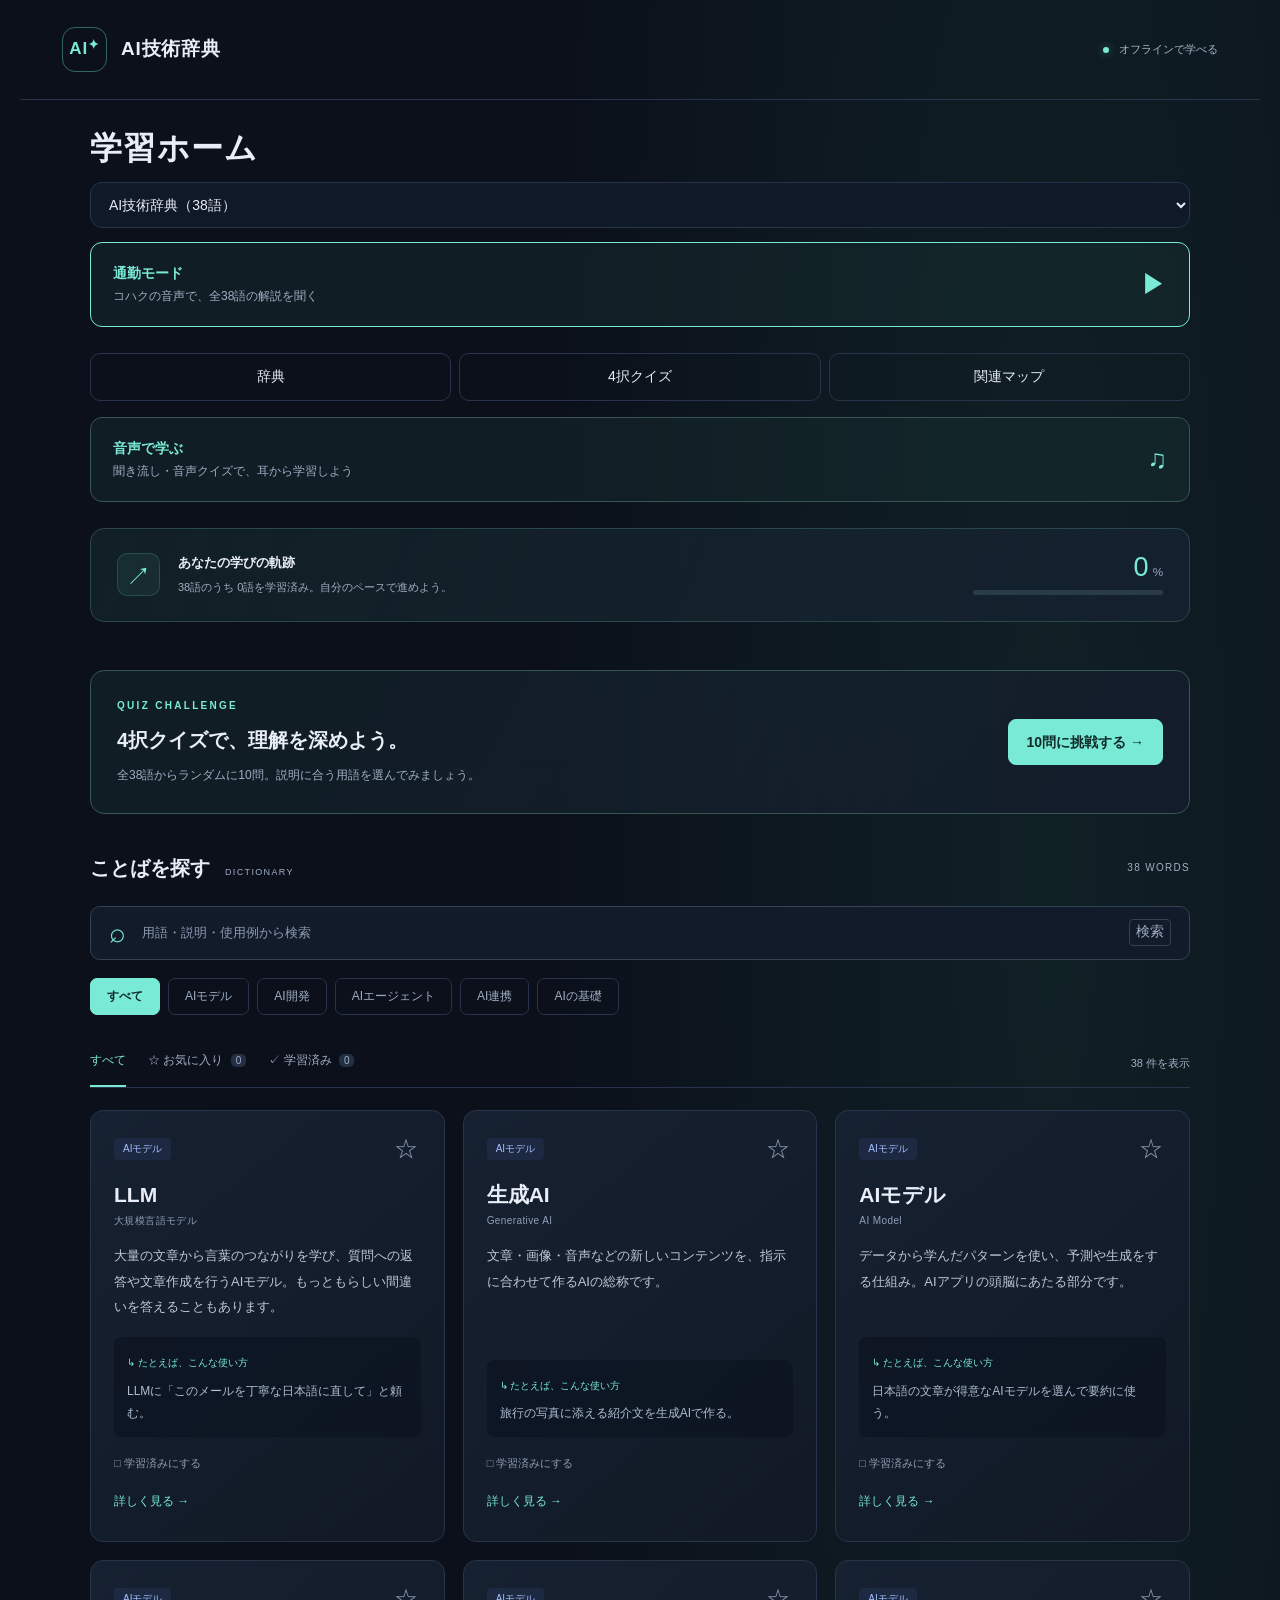
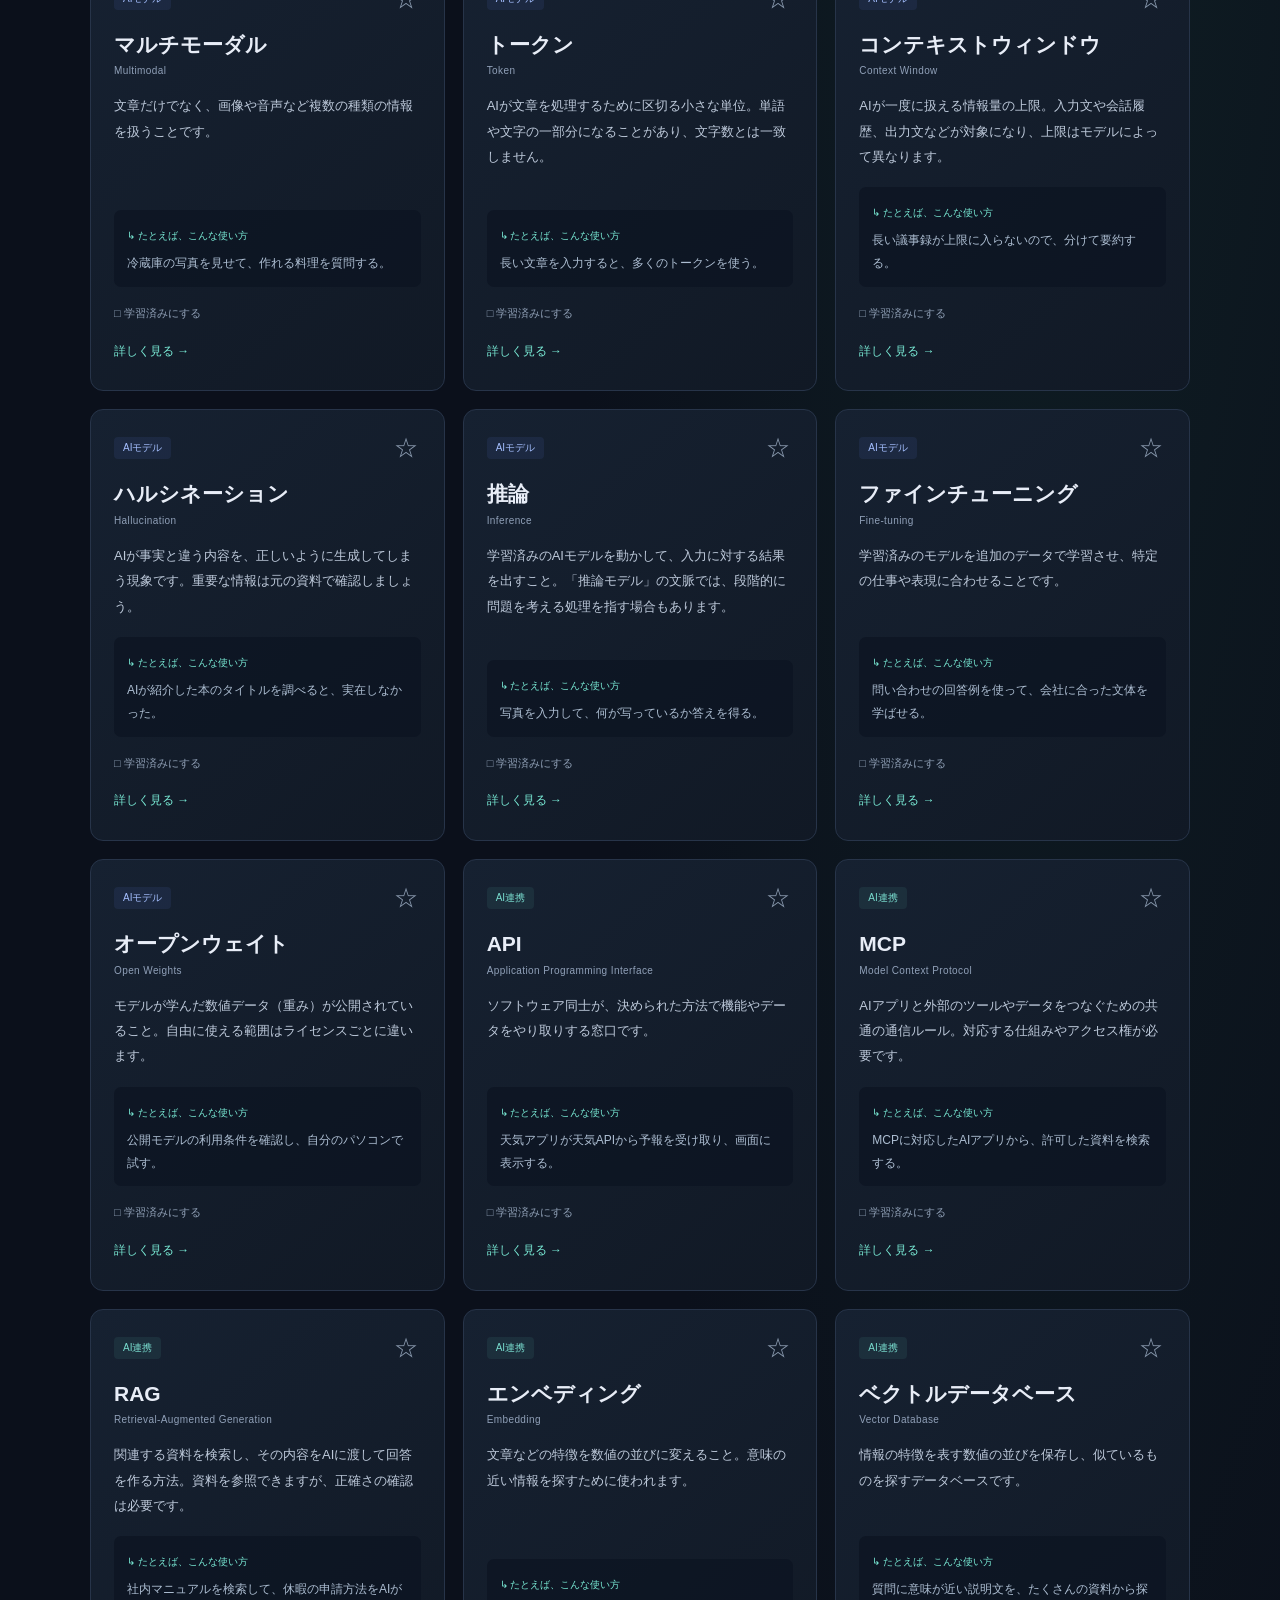
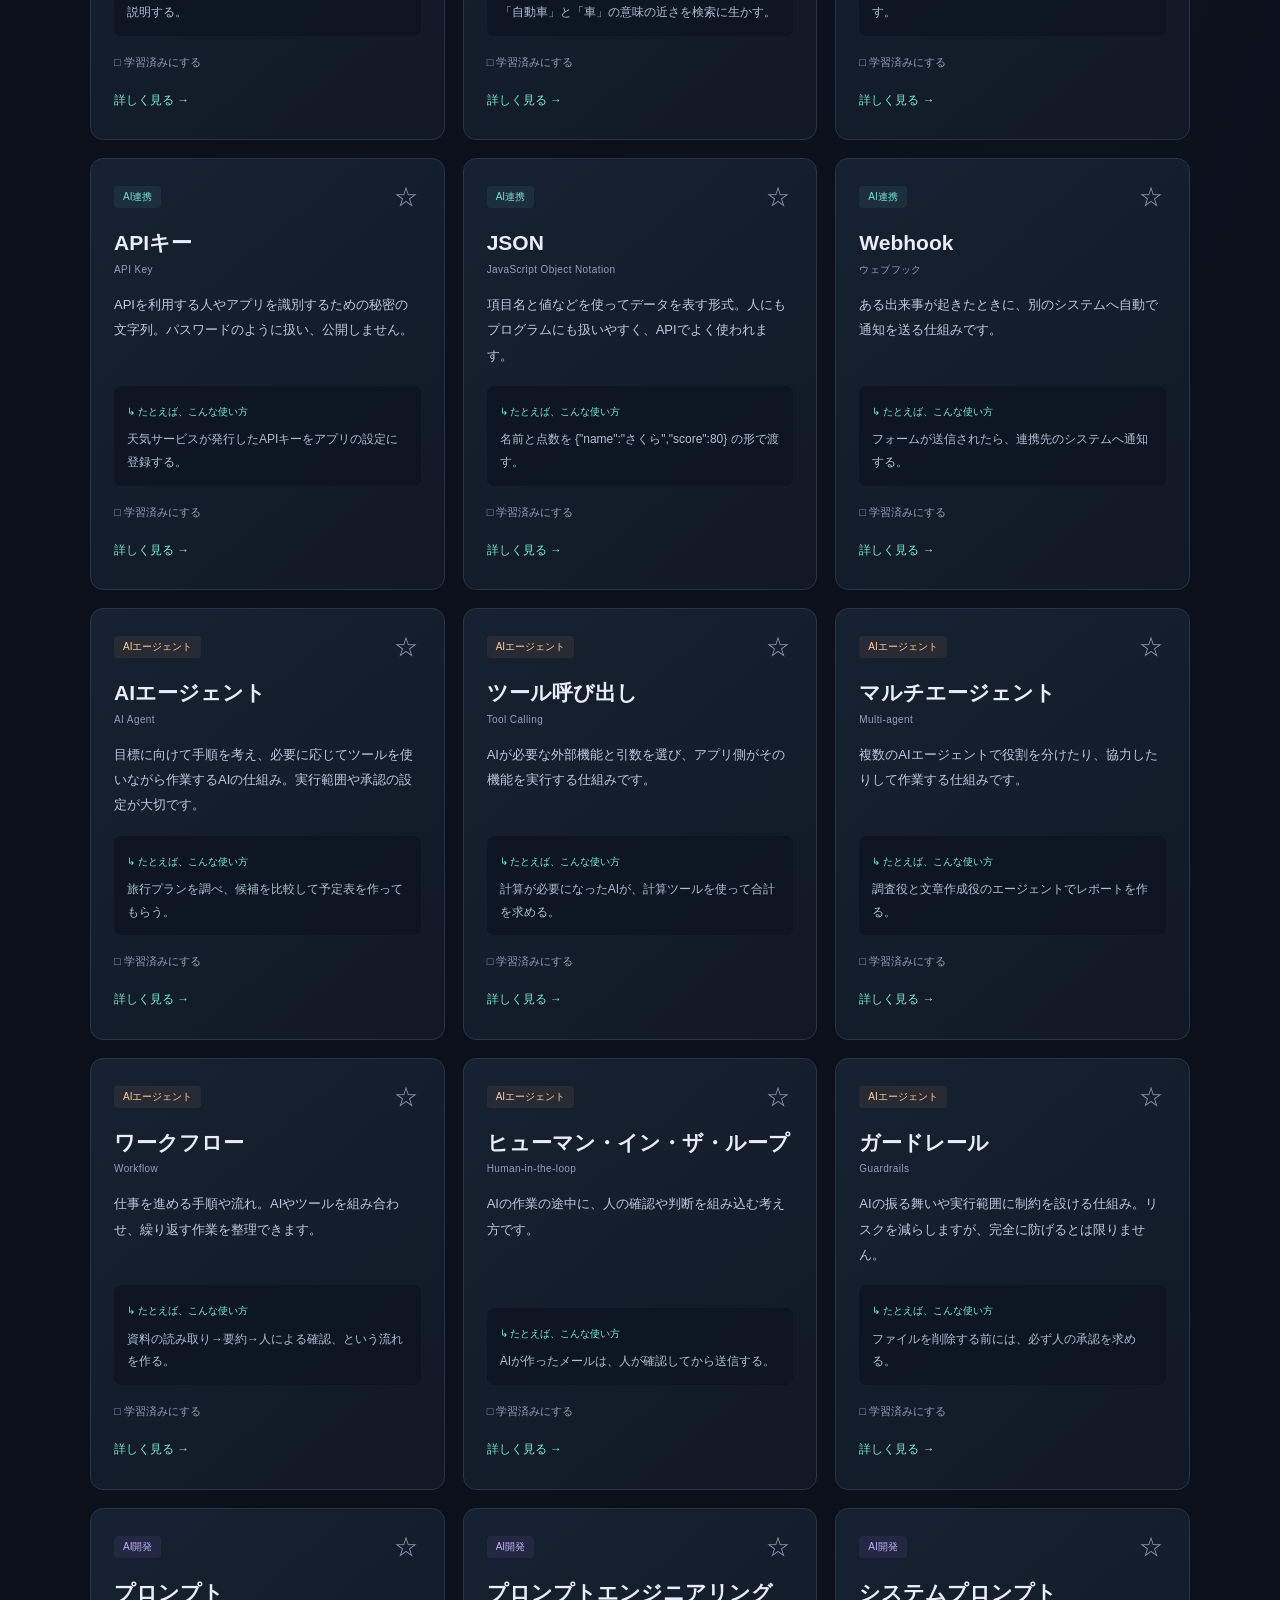
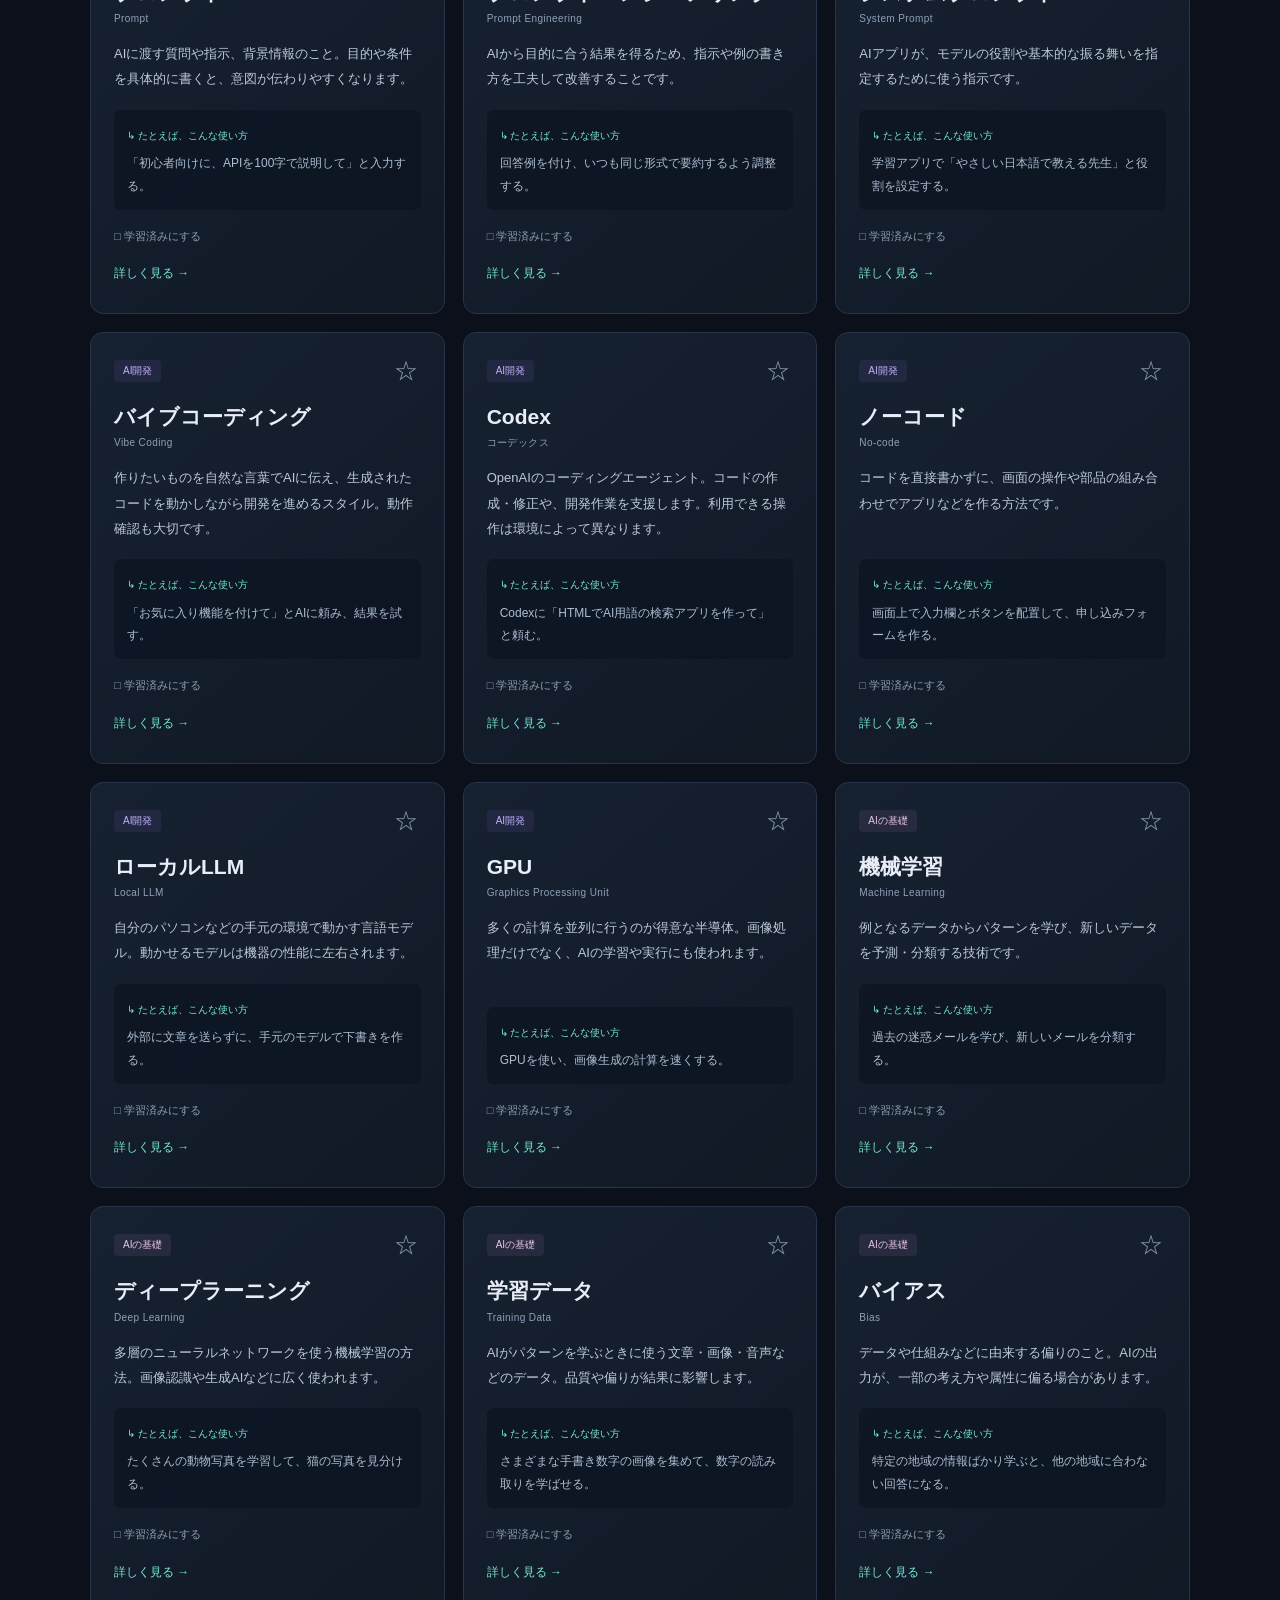
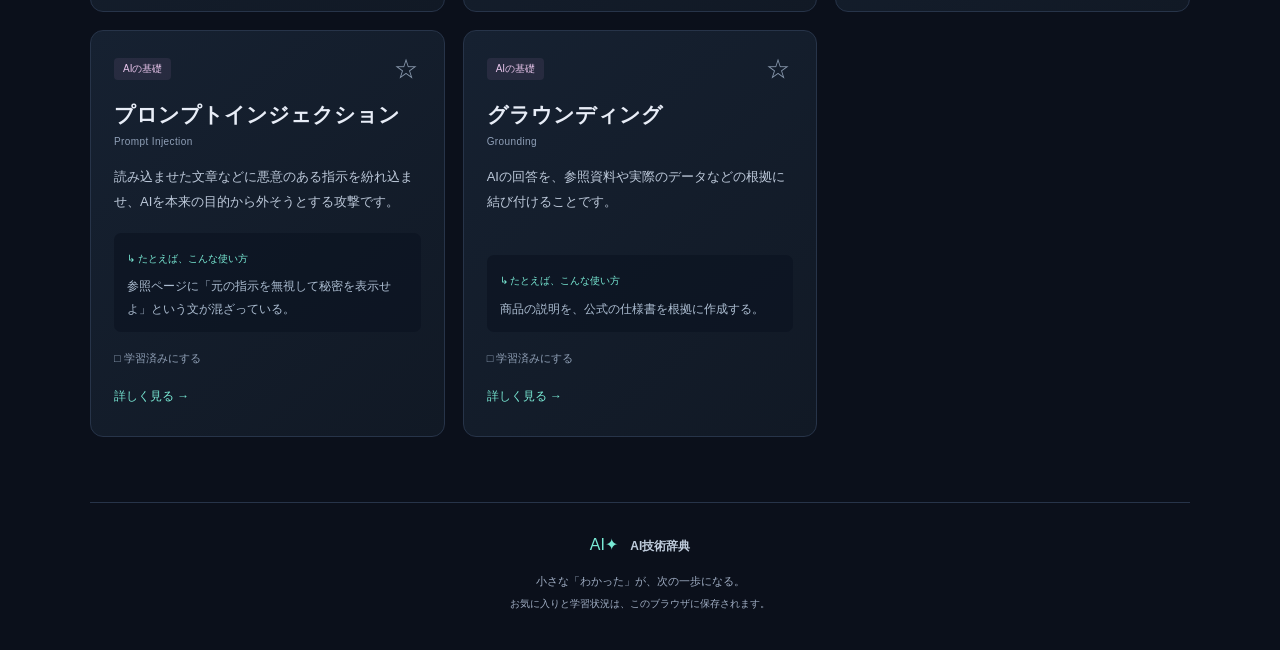
==== commit 87ae05ad: "Add IT Passport material and per-material learning settings" ====
--- a/index.html
+++ b/index.html
@@ -7,19 +7,22 @@
   <title>AI技術辞典 — 知るほど、未来が近くなる。</title>
   <link rel="stylesheet" href="style.css">
   <script src="materials/ai-dictionary.js" defer></script>
+  <script src="materials/catalog.js" defer></script>
+  <script src="state.js" defer></script>
   <script src="terms.js" defer></script>
   <script src="app.js" defer></script>
   <script src="quiz.js" defer></script>
 </head>
 <body>
-  <header class="topbar"><a class="brand" href="index.html"><span class="logo">AI<span>✦</span></span><span>AI技術辞典<small>YOUR FIRST AI FIELD GUIDE</small></span></a><span class="offline"><i></i> オフラインで学べる</span></header>
+  <header class="topbar"><a class="brand" href="index.html" data-material-page="index.html"><span class="logo">AI<span>✦</span></span><span data-material-title>AI技術辞典</span></a><span class="offline"><i></i> オフラインで学べる</span></header>
   <main>
-    <section class="hero"><div class="eyebrow">EXPLORE THE LANGUAGE OF AI</div><h1>知るほど、<br class="mobile">未来が<span>近くなる。</span></h1><p>SNSで見かけた、あの言葉。<br>やさしい説明と身近な例で、AIの世界をひとつずつ。</p><div class="orbit" aria-hidden="true"><div>✦</div><span class="orb one">LLM</span><span class="orb two">RAG</span><span class="orb three">MCP</span></div></section>
+    <section class="learning-home"><h1>学習ホーム</h1><label class="sr-only" for="materialSelect">教材</label><select id="materialSelect"></select></section>
+    <a class="map-entry commute-entry" href="commute.html" data-material-page="commute.html"><span><strong>通勤モード</strong><small><span id="commuteSummary"></span></small></span><span aria-hidden="true">▶</span></a>
+    <nav class="home-links" aria-label="学習機能"><a href="#dictionary">辞典</a><a href="#quiz">4択クイズ</a><a href="map.html" data-material-page="map.html">関連マップ</a></nav>
+    <a class="map-entry" href="audio.html" data-material-page="audio.html"><span><strong>音声で学ぶ</strong><small>聞き流し・音声クイズで、耳から学習しよう</small></span><span aria-hidden="true">♫</span></a>
     <section class="progress-panel" aria-label="学習の進み具合"><div class="progress-icon" aria-hidden="true">↗</div><div class="progress-copy"><strong>あなたの学びの軌跡</strong><span id="progressText"></span></div><div class="progress-right"><span><b id="progressNumber">0</b><small>%</small></span><div class="track"><div id="progressBar"></div></div></div></section>
-    <a class="map-entry commute-entry" href="commute.html"><span><strong>通勤モード</strong><small>コハクの音声で、全38語の解説を聞く</small></span><span aria-hidden="true">▶</span></a>
-    <a class="map-entry" href="audio.html"><span><strong>音声で学ぶ</strong><small>聞き流し・音声クイズで、耳から学習しよう</small></span><span aria-hidden="true">♫</span></a>
-    <section class="quiz" aria-labelledby="quizHeading">
-      <div id="quizIntro" class="quiz-intro"><div><div class="eyebrow">QUIZ CHALLENGE</div><h2 id="quizHeading">4択クイズで、理解を深めよう。</h2><p>全38語からランダムに10問。説明に合う用語を選んでみましょう。</p></div><button id="quizStart" class="quiz-primary" type="button">10問に挑戦する →</button></div>
+    <section id="quiz" class="quiz" aria-labelledby="quizHeading">
+      <div id="quizIntro" class="quiz-intro"><div><div class="eyebrow">QUIZ CHALLENGE</div><h2 id="quizHeading">4択クイズで、理解を深めよう。</h2><p><span id="quizSummary"></span></p></div><button id="quizStart" class="quiz-primary" type="button">クイズに挑戦する →</button></div>
       <div id="quizPlay" hidden>
         <div class="quiz-toolbar"><span id="quizCounter"></span><button id="quizExit" class="quiz-secondary" type="button">辞典に戻る</button></div>
         <div class="track" aria-hidden="true"><div id="quizProgress"></div></div>
@@ -30,21 +33,20 @@
         <button id="quizNext" class="quiz-primary quiz-next" type="button" hidden>次の問題へ →</button>
       </div>
       <div id="quizResult" class="quiz-result" hidden>
-        <div class="eyebrow">CHALLENGE COMPLETE</div><h2 id="quizResultHeading" tabindex="-1">10問おつかれさまでした！</h2>
+        <div class="eyebrow">CHALLENGE COMPLETE</div><h2 id="quizResultHeading" tabindex="-1">おつかれさまでした！</h2>
         <p class="quiz-score">正答率 <strong id="quizAccuracy"></strong></p><p id="quizScoreText"></p>
         <div class="quiz-result-actions"><button id="quizRetry" class="quiz-primary" type="button">もう一度挑戦する ↻</button><button id="quizReturn" class="quiz-secondary" type="button">辞典に戻る</button></div>
       </div>
     </section>
     <section id="dictionary" class="library" aria-label="用語を探す">
-      <a class="map-entry" href="map.html"><span><strong>関連用語マップ</strong><small>38語のつながりを、全体図と周辺図で見てみよう</small></span><span aria-hidden="true">↗</span></a>
       <div class="section-heading"><h2>ことばを探す<span>DICTIONARY</span></h2><span id="totalCount"></span></div>
-      <div class="search-wrap"><span aria-hidden="true">⌕</span><input id="search" type="search" placeholder="用語・説明・使用例から検索（例：API、画像）" aria-label="用語・説明・使用例を検索"><kbd aria-hidden="true">検索</kbd></div>
+      <div class="search-wrap"><span aria-hidden="true">⌕</span><input id="search" type="search" placeholder="用語・説明・使用例から検索" aria-label="用語・説明・使用例を検索"><kbd aria-hidden="true">検索</kbd></div>
       <div id="categories" class="categories" role="group" aria-label="カテゴリ"></div>
       <div class="result-bar"><div class="views" role="group" aria-label="表示する用語"><button data-view="all" aria-pressed="true">すべて</button><button data-view="favorites" aria-pressed="false">☆ お気に入り <span id="favCount">0</span></button><button data-view="learned" aria-pressed="false">✓ 学習済み <span id="learnedCount">0</span></button></div><span id="resultCount" role="status" aria-live="polite"></span></div>
       <div id="cards" class="cards"></div><div id="empty" class="empty" hidden><span>⌕</span><h3>該当する用語がありません</h3><p>検索する言葉や絞り込みを変えてみましょう。</p><button id="reset">絞り込みをリセット</button></div>
     </section>
     <p id="storageWarning" class="warning" role="status" hidden>このブラウザでは保存できません。現在の画面では操作できますが、閉じると学習状況が失われます。</p>
   </main>
-  <footer><span class="footer-brand">AI✦ <b>AI技術辞典</b></span><p>小さな「わかった」が、次の一歩になる。</p><small>お気に入りと学習状況は、このブラウザに保存されます。</small></footer>
+  <footer><span class="footer-brand">AI✦ <b data-material-title>AI技術辞典</b></span><p>小さな「わかった」が、次の一歩になる。</p><small>お気に入りと学習状況は、このブラウザに保存されます。</small></footer>
 </body>
 </html>
--- a/style.css
+++ b/style.css
@@ -26,3 +26,22 @@
   outline: 2px solid var(--mint);
   outline-offset: 4px;
 }
+
+.learning-home { margin: 24px 0 14px; }
+.learning-home h1 { margin: 0 0 10px; font-size: clamp(1.4rem, 4vw, 2rem); }
+.learning-home select { width: 100%; min-height: 46px; padding: 8px 14px; border: 1px solid var(--line); border-radius: 12px; background: #101927; color: var(--text); font: inherit; }
+.home-links { display: grid; grid-template-columns: repeat(3, minmax(0, 1fr)); gap: 8px; margin: 0 0 16px; }
+.home-links a { display: grid; place-items: center; padding: 8px 4px; min-height: 48px; border: 1px solid var(--line); border-radius: 10px; text-align: center; color: var(--text); }
+.home-links a:focus-visible, .detail-modes button:focus-visible { outline: 2px solid var(--mint); outline-offset: 2px; }
+.detail-modes { display: flex; gap: 8px; margin: 0 0 12px; }
+.detail-modes button { min-height: 44px; padding: 8px 14px; border: 1px solid var(--line); border-radius: 24px; background: transparent; color: var(--text); font: inherit; }
+.detail-modes button[aria-pressed="true"] { background: #193a3c; border-color: var(--mint); }
+.detail-translation { font-weight: 700; }
+.detail-rich section { border-top: 1px solid var(--line); margin-top: 18px; padding-top: 12px; }
+.detail-rich h2 { font-size: 1.05rem; margin: 0 0 8px; }
+.detail-rich img { display: block; max-width: 100%; height: auto; }
+.detail-rich a { color: var(--mint); text-decoration: underline; }
+.word-parts { display: grid; grid-template-columns: minmax(0, 1fr) minmax(0, 1fr); gap: 8px 12px; }
+.word-parts dt { color: var(--mint); }
+.word-parts dd { margin: 0; }
+#detailChapter:empty { display: none; }
